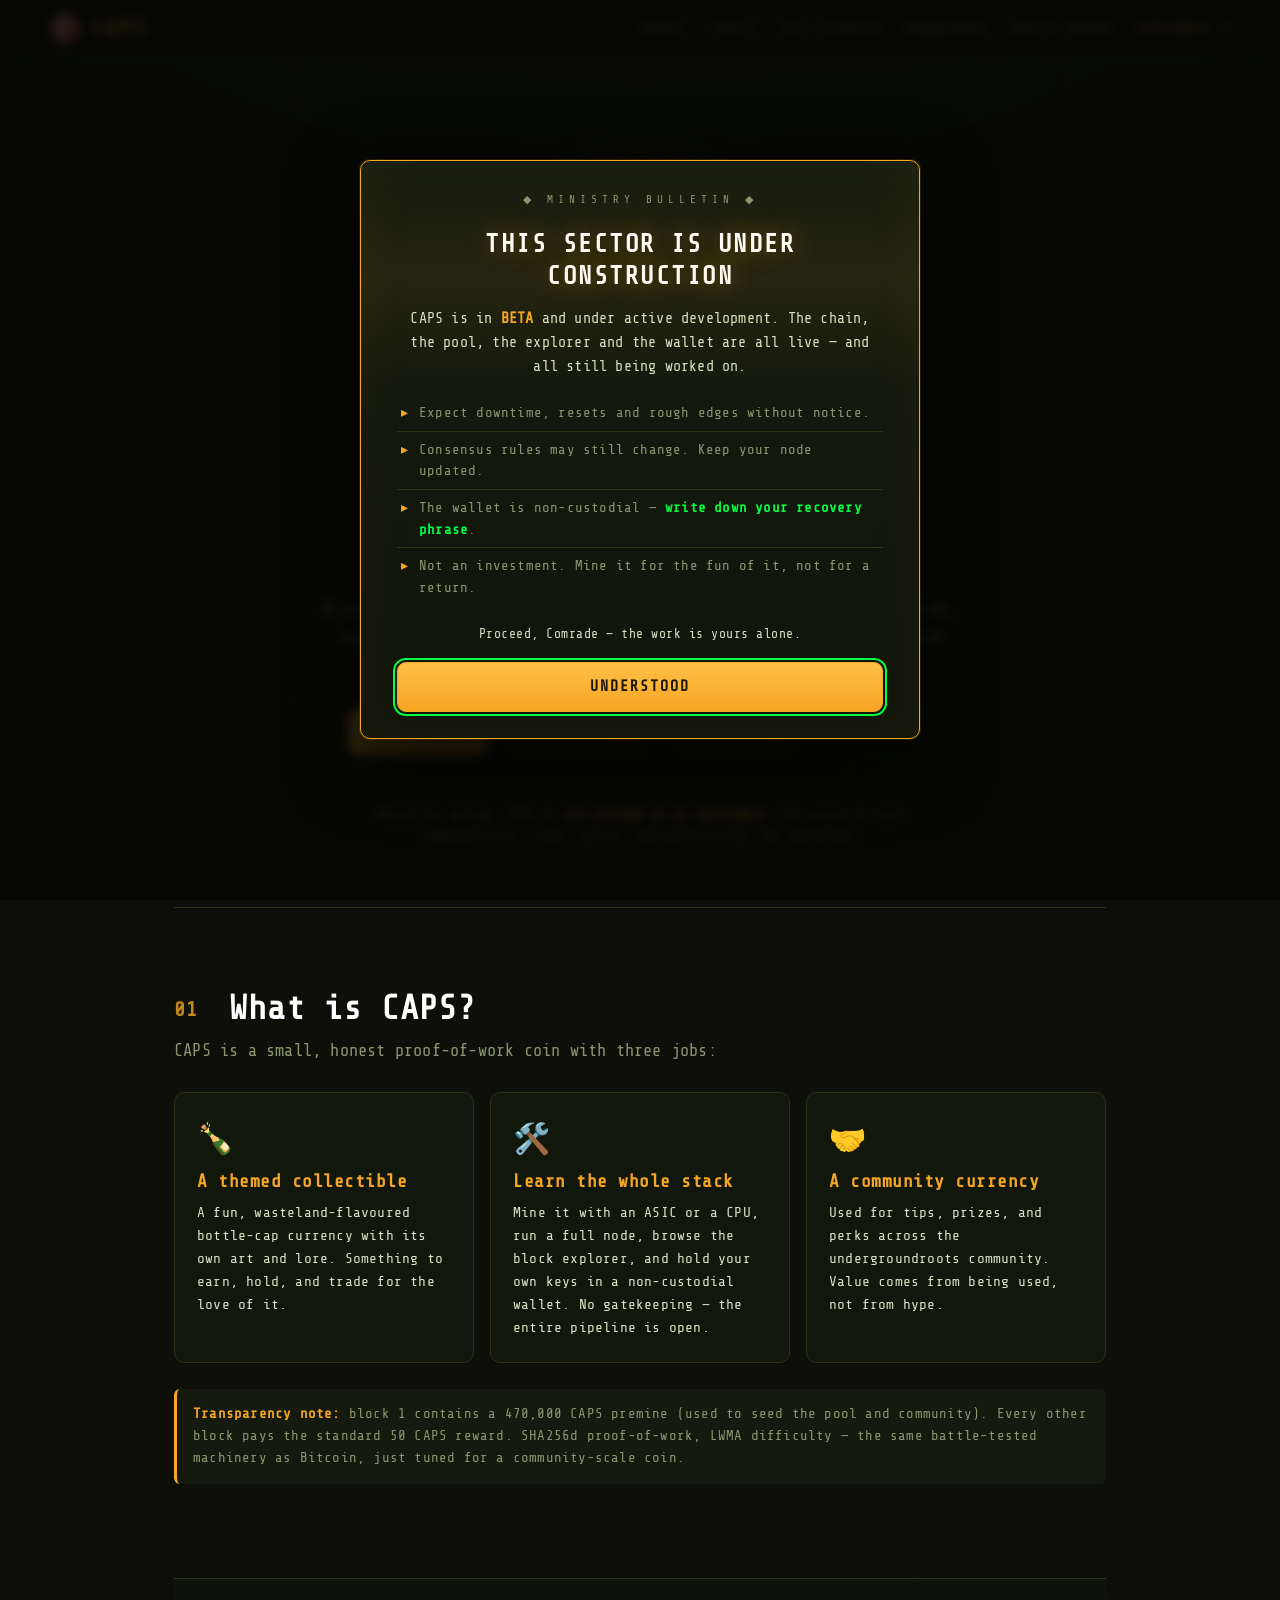
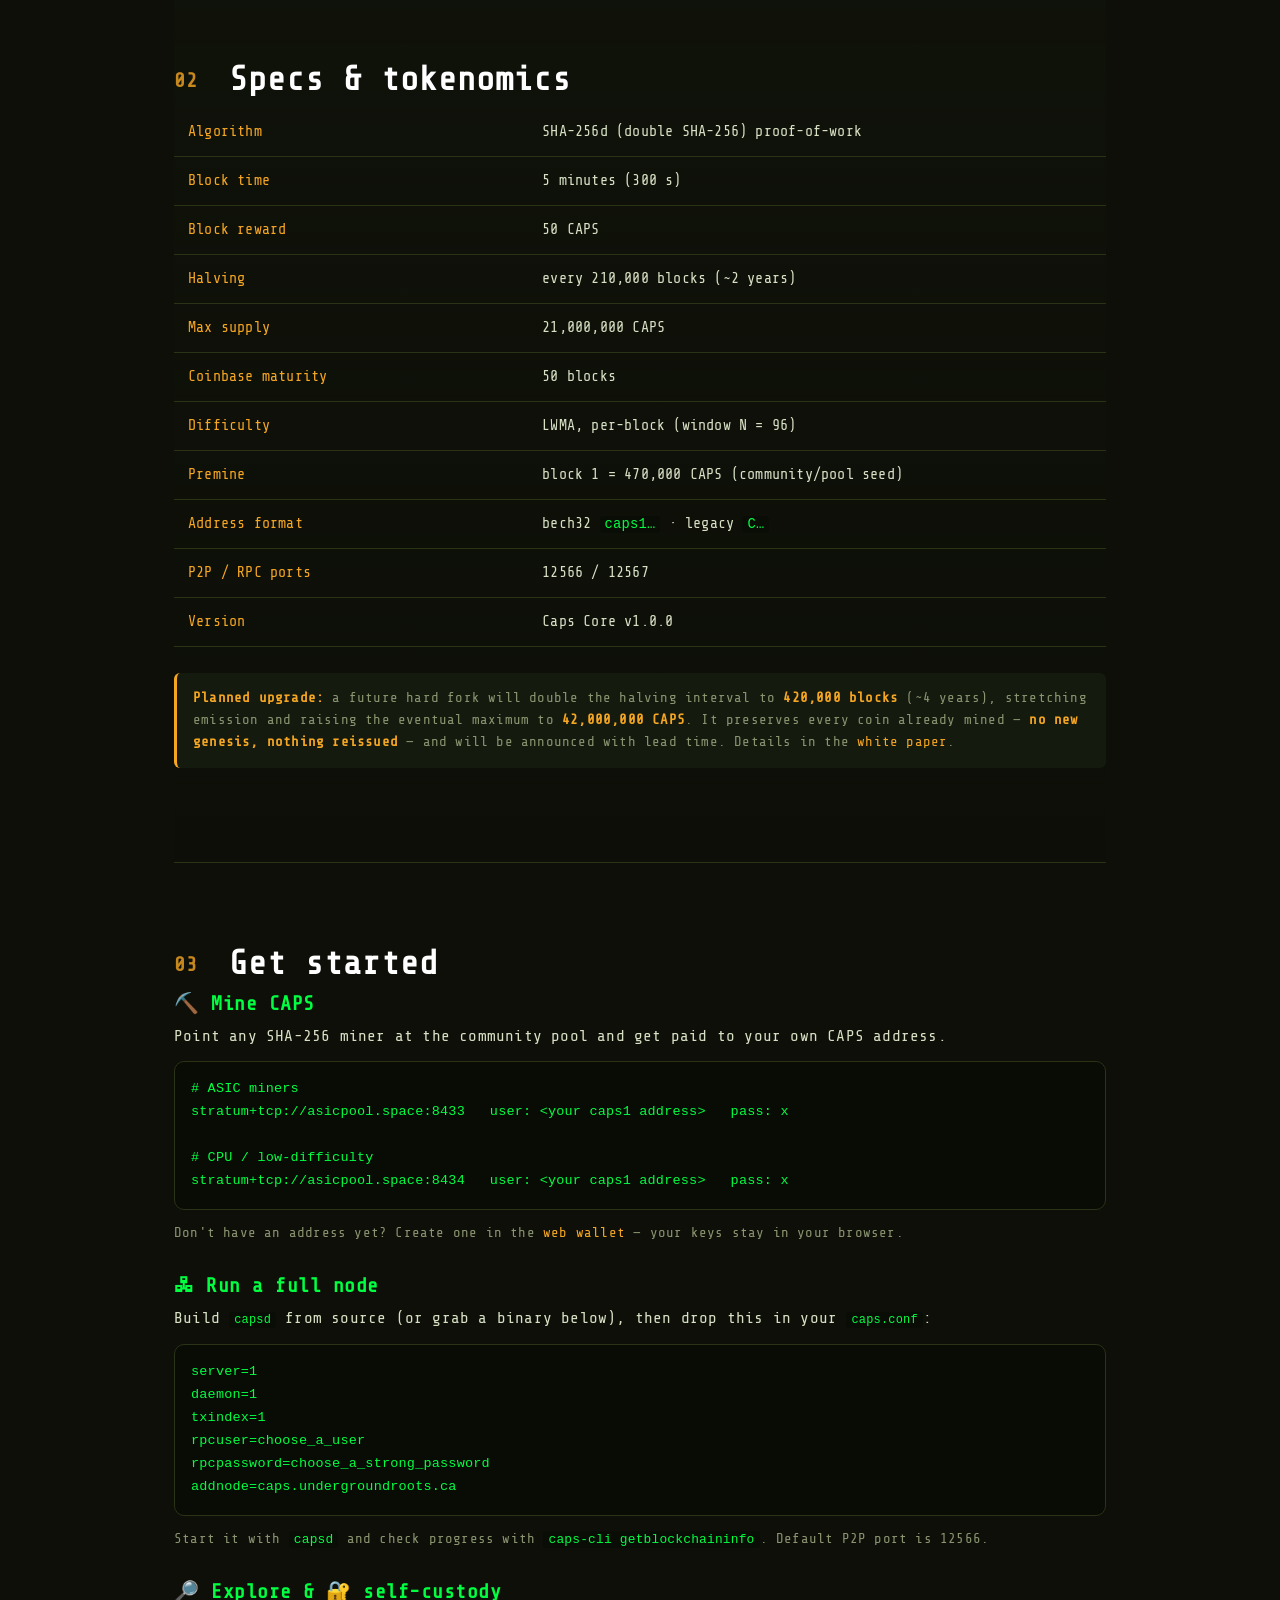
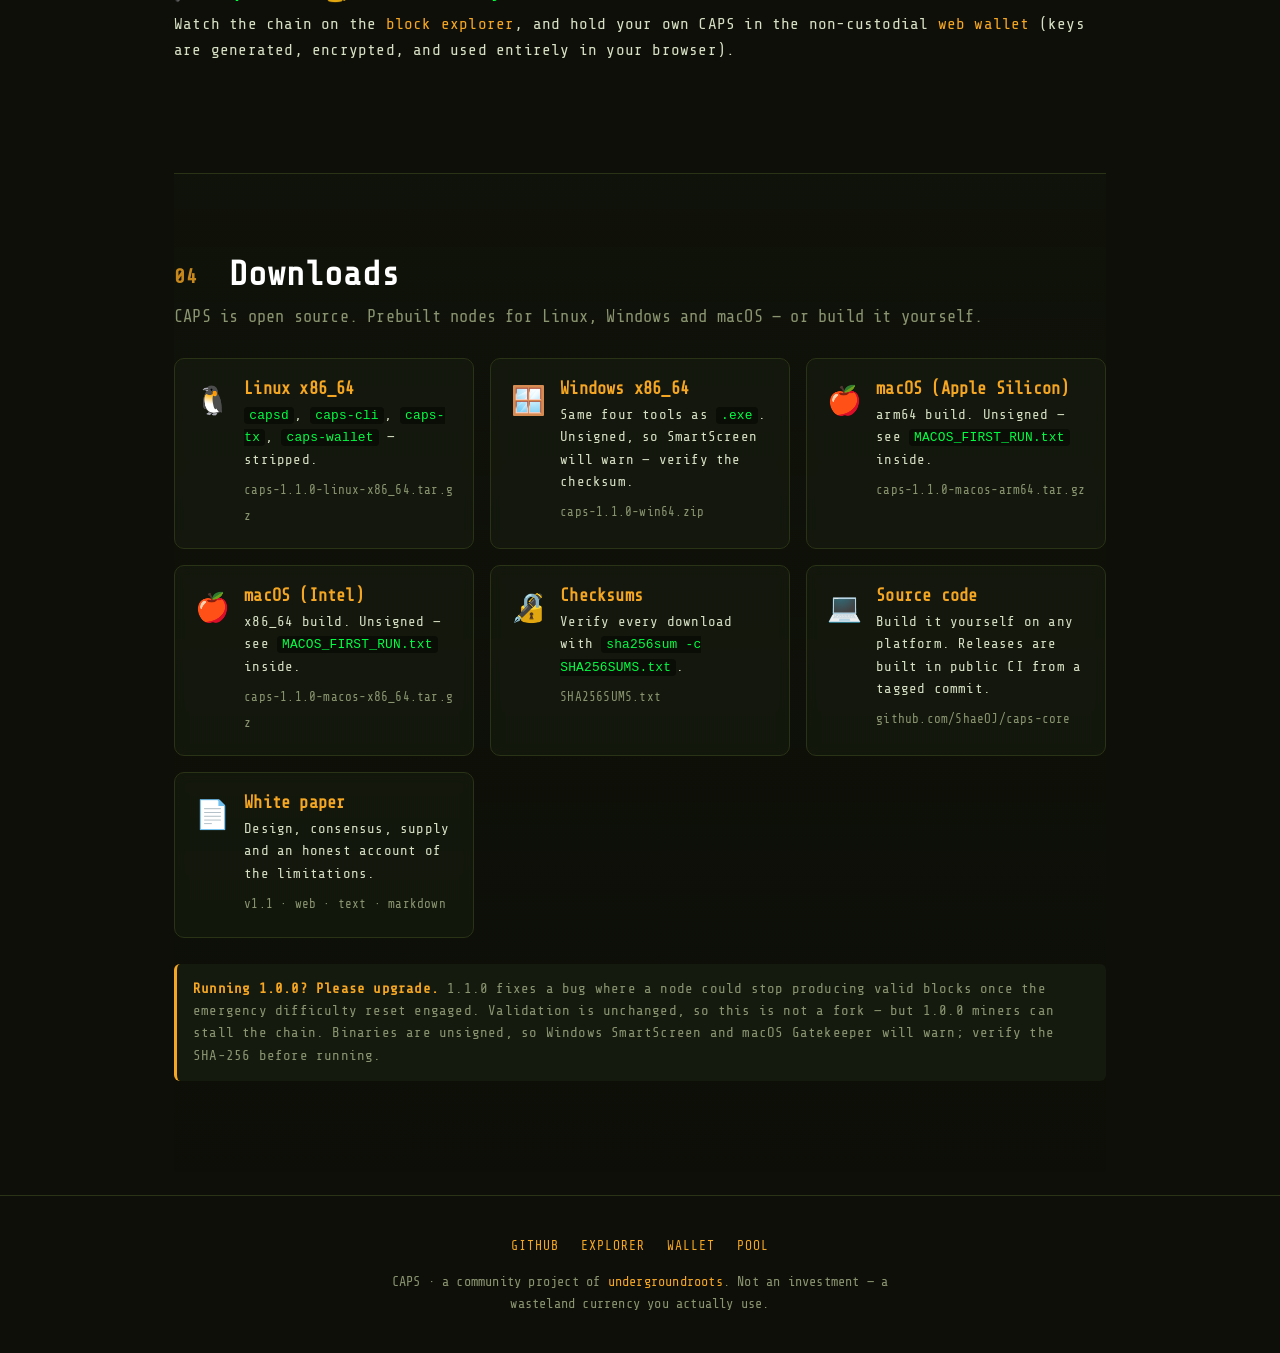
==== index.html @ 7bc6ea4b "Document planned 420k-block halving; bump white paper to v1.1 Add a planned-but-not-active consensus" ====
<!doctype html>
<html lang="en">
<head>
<meta charset="utf-8">
<meta name="viewport" content="width=device-width, initial-scale=1">
<meta name="color-scheme" content="dark">
<title>CAPS — mine it, own it, trade it</title>
<meta name="description" content="CAPS is a post-apocalyptic bottle-cap community currency you can mine, explore, and self-custody. SHA256d proof-of-work. Not an investment — value is real community use.">
<meta property="og:title" content="CAPS — a wasteland community currency">
<meta property="og:description" content="Mine it. Own it. Trade it. A SHA256d community coin you can run, mine, explore and self-custody.">
<meta property="og:type" content="website">
<meta property="og:image" content="/assets/caps-og.png">
<link rel="icon" type="image/png" href="/assets/favicon.png">
<link rel="stylesheet" href="/assets/style.css?v=202610251224">
</head>
<body>
<canvas id="bgfx" aria-hidden="true"></canvas>
<div class="scanlines" aria-hidden="true"></div>

<header class="site-nav">
  <a class="brand" href="#top"><img src="/assets/caps-logo.png" alt="" width="34" height="34"><span>CAPS</span></a>
  <nav>
    <a href="#about">About</a>
    <a href="#specs">Specs</a>
    <a href="#start">Get started</a>
    <a href="#downloads">Downloads</a>
    <a href="/whitepaper/">White paper</a>
    <a class="ext" href="https://caps.undergroundroots.ca">Explorer ↗</a>
  </nav>
</header>

<main id="top">

  <section class="hero">
    <img class="hero-logo" src="/assets/caps-logo.png" alt="CAPS bottle-cap logo" width="200" height="200">
    <h1>CAPS</h1>
    <p class="tag">Mine it. Own it. Trade it.</p>
    <p class="sub">A post-apocalyptic bottle-cap <b>community currency</b> you can mine, explore, and self-custody — for fun, for the community, and for learning how crypto really works.</p>
    <div class="cta">
      <a class="btn primary" href="#start">Get started</a>
      <a class="btn" href="https://wallet.undergroundroots.ca">Web wallet ↗</a>
      <a class="btn" href="https://caps.undergroundroots.ca">Explorer ↗</a>
      <a class="btn ghost" href="https://github.com/ShaeOJ/caps-core">Source ↗</a>
    </div>
    <p class="honest">Honest by design: CAPS is <b>not pitched as an investment</b>. Its value is real community use — tips, prizes, and perks across the wasteland.</p>
  </section>

  <section id="about" class="band">
    <h2><span class="num">01</span> What is CAPS?</h2>
    <p class="lead">CAPS is a small, honest proof-of-work coin with three jobs:</p>
    <div class="pillars">
      <div class="card">
        <div class="ico">🍾</div>
        <h3>A themed collectible</h3>
        <p>A fun, wasteland-flavoured bottle-cap currency with its own art and lore. Something to earn, hold, and trade for the love of it.</p>
      </div>
      <div class="card">
        <div class="ico">🛠️</div>
        <h3>Learn the whole stack</h3>
        <p>Mine it with an ASIC or a CPU, run a full node, browse the block explorer, and hold your own keys in a non-custodial wallet. No gatekeeping — the entire pipeline is open.</p>
      </div>
      <div class="card">
        <div class="ico">🤝</div>
        <h3>A community currency</h3>
        <p>Used for tips, prizes, and perks across the undergroundroots community. Value comes from being used, not from hype.</p>
      </div>
    </div>
    <p class="note"><b>Transparency note:</b> block&nbsp;1 contains a 470,000&nbsp;CAPS premine (used to seed the pool and community). Every other block pays the standard 50&nbsp;CAPS reward. SHA256d proof-of-work, LWMA difficulty — the same battle-tested machinery as Bitcoin, just tuned for a community-scale coin.</p>
  </section>

  <section id="specs" class="band alt">
    <h2><span class="num">02</span> Specs &amp; tokenomics</h2>
    <div class="table-wrap">
    <table class="specs">
      <tbody>
        <tr><th>Algorithm</th><td>SHA-256d (double SHA-256) proof-of-work</td></tr>
        <tr><th>Block time</th><td>5 minutes (300 s)</td></tr>
        <tr><th>Block reward</th><td>50 CAPS</td></tr>
        <tr><th>Halving</th><td>every 210,000 blocks (~2 years)</td></tr>
        <tr><th>Max supply</th><td>21,000,000 CAPS</td></tr>
        <tr><th>Coinbase maturity</th><td>50 blocks</td></tr>
        <tr><th>Difficulty</th><td>LWMA, per-block (window N = 96)</td></tr>
        <tr><th>Premine</th><td>block 1 = 470,000 CAPS (community/pool seed)</td></tr>
        <tr><th>Address format</th><td>bech32 <code>caps1…</code> · legacy <code>C…</code></td></tr>
        <tr><th>P2P / RPC ports</th><td>12566 / 12567</td></tr>
        <tr><th>Version</th><td>Caps Core v1.0.0</td></tr>
      </tbody>
    </table>
    </div>
    <p class="note"><b>Planned upgrade:</b> a future hard fork will double the halving interval to <b>420,000&nbsp;blocks</b> (~4 years), stretching emission and raising the eventual maximum to <b>42,000,000&nbsp;CAPS</b>. It preserves every coin already mined — <b>no new genesis, nothing reissued</b> — and will be announced with lead time. Details in the <a href="/whitepaper/#4-2-planned-upgrade-a-longer-four-year-halving">white paper</a>.</p>
  </section>

  <section id="start" class="band">
    <h2><span class="num">03</span> Get started</h2>

    <div class="step">
      <h3>⛏️ Mine CAPS</h3>
      <p>Point any SHA-256 miner at the community pool and get paid to your own CAPS address.</p>
      <pre><code># ASIC miners
stratum+tcp://asicpool.space:8433   user: &lt;your caps1 address&gt;   pass: x

# CPU / low-difficulty
stratum+tcp://asicpool.space:8434   user: &lt;your caps1 address&gt;   pass: x</code></pre>
      <p class="hint">Don't have an address yet? Create one in the <a href="https://wallet.undergroundroots.ca">web wallet</a> — your keys stay in your browser.</p>
    </div>

    <div class="step">
      <h3>🖧 Run a full node</h3>
      <p>Build <code>capsd</code> from source (or grab a binary below), then drop this in your <code>caps.conf</code>:</p>
      <pre><code>server=1
daemon=1
txindex=1
rpcuser=choose_a_user
rpcpassword=choose_a_strong_password
addnode=caps.undergroundroots.ca</code></pre>
      <p class="hint">Start it with <code>capsd</code> and check progress with <code>caps-cli getblockchaininfo</code>. Default P2P port is 12566.</p>
    </div>

    <div class="step">
      <h3>🔎 Explore &amp; 🔐 self-custody</h3>
      <p>Watch the chain on the <a href="https://caps.undergroundroots.ca">block explorer</a>, and hold your own CAPS in the non-custodial <a href="https://wallet.undergroundroots.ca">web wallet</a> (keys are generated, encrypted, and used entirely in your browser).</p>
    </div>
  </section>

  <section id="downloads" class="band alt">
    <h2><span class="num">04</span> Downloads</h2>
    <p class="lead">CAPS is open source. Prebuilt nodes for Linux, Windows and macOS — or build it yourself.</p>

    <div class="dl-grid">
      <a class="dl" href="https://github.com/ShaeOJ/caps-core/releases/download/v1.1.0/caps-1.1.0-linux-x86_64.tar.gz">
        <div class="dl-ico">🐧</div>
        <div><h3>Linux x86_64</h3><p><code>capsd</code>, <code>caps-cli</code>, <code>caps-tx</code>, <code>caps-wallet</code> — stripped.</p><span class="dl-meta">caps-1.1.0-linux-x86_64.tar.gz</span></div>
      </a>
      <a class="dl" href="https://github.com/ShaeOJ/caps-core/releases/download/v1.1.0/caps-1.1.0-win64.zip">
        <div class="dl-ico">🪟</div>
        <div><h3>Windows x86_64</h3><p>Same four tools as <code>.exe</code>. Unsigned, so SmartScreen will warn — verify the checksum.</p><span class="dl-meta">caps-1.1.0-win64.zip</span></div>
      </a>
      <a class="dl" href="https://github.com/ShaeOJ/caps-core/releases/download/v1.1.0/caps-1.1.0-macos-arm64.tar.gz">
        <div class="dl-ico">🍎</div>
        <div><h3>macOS (Apple Silicon)</h3><p>arm64 build. Unsigned — see <code>MACOS_FIRST_RUN.txt</code> inside.</p><span class="dl-meta">caps-1.1.0-macos-arm64.tar.gz</span></div>
      </a>
      <a class="dl" href="https://github.com/ShaeOJ/caps-core/releases/download/v1.1.0/caps-1.1.0-macos-x86_64.tar.gz">
        <div class="dl-ico">🍎</div>
        <div><h3>macOS (Intel)</h3><p>x86_64 build. Unsigned — see <code>MACOS_FIRST_RUN.txt</code> inside.</p><span class="dl-meta">caps-1.1.0-macos-x86_64.tar.gz</span></div>
      </a>
      <a class="dl" href="https://github.com/ShaeOJ/caps-core/releases/download/v1.1.0/SHA256SUMS.txt">
        <div class="dl-ico">🔏</div>
        <div><h3>Checksums</h3><p>Verify every download with <code>sha256sum -c SHA256SUMS.txt</code>.</p><span class="dl-meta">SHA256SUMS.txt</span></div>
      </a>
      <a class="dl" href="https://github.com/ShaeOJ/caps-core">
        <div class="dl-ico">💻</div>
        <div><h3>Source code</h3><p>Build it yourself on any platform. Releases are built in public CI from a tagged commit.</p><span class="dl-meta">github.com/ShaeOJ/caps-core</span></div>
      </a>
      <a class="dl" href="/whitepaper/">
        <div class="dl-ico">📄</div>
        <div><h3>White paper</h3><p>Design, consensus, supply and an honest account of the limitations.</p><span class="dl-meta">v1.1 · web · text · markdown</span></div>
      </a>
    </div>
    <p class="note"><b>Running 1.0.0? Please upgrade.</b> 1.1.0 fixes a bug where a node could stop producing valid blocks once the emergency difficulty reset engaged. Validation is unchanged, so this is not a fork — but 1.0.0 miners can stall the chain. Binaries are unsigned, so Windows SmartScreen and macOS Gatekeeper will warn; verify the SHA-256 before running.</p>
  </section>

</main>

<footer class="site-foot">
  <div class="foot-links">
    <a href="https://github.com/ShaeOJ/caps-core">GitHub</a>
    <a href="https://caps.undergroundroots.ca">Explorer</a>
    <a href="https://wallet.undergroundroots.ca">Wallet</a>
    <a href="https://asicpool.space">Pool</a>
  </div>
  <p>CAPS · a community project of <a href="https://undergroundroots.ca">undergroundroots</a>. Not an investment — a wasteland currency you actually use.</p>
</footer>
<script src="/assets/bgfx.js?v=202610251224" defer></script>
<script src="/assets/beta-notice.js?v=202610251224" defer></script>
</body>
</html>
---- assets/style.css ----
@font-face {
  font-family: 'Share Tech Mono';
  src: url('/assets/sharetechmono.woff2') format('woff2');
  font-weight: 400; font-style: normal; font-display: swap;
}

:root {
  --bg: #0d0f08;
  --bg2: #11140b;
  --panel: #151a0f;
  --line: #2b3317;
  --fg: #d7e0c4;
  --muted: #8a9470;
  --amber: #f5a623;
  --amber-dim: #c9861b;
  --accent-rgb: 245, 166, 35; /* drives the #bgfx lattice tint */
  --green: #00ff41;
  --radius: 10px;
  --mono: 'Share Tech Mono', ui-monospace, 'Cascadia Code', Consolas, monospace;
}

* { box-sizing: border-box; }
html { scroll-behavior: smooth; }
body {
  margin: 0;
  /* base colour only — the gradient wash lives on ::before UNDER #bgfx so the
     lattice animation stays visible across the whole page */
  background: var(--bg);
  color: var(--fg);
  font-family: var(--mono);
  line-height: 1.6;
  letter-spacing: .2px;
  -webkit-font-smoothing: antialiased;
}
a { color: var(--amber); text-decoration: none; }
a:hover { color: var(--amber-dim); text-decoration: underline; }
code { color: var(--green); background: #0a0c06; padding: 1px 5px; border-radius: 4px; font-size: .92em; }
h1, h2, h3 { line-height: 1.2; }

/* gradient wash sits UNDER the lattice canvas */
body::before {
  content: ""; position: fixed; inset: 0; z-index: -1; pointer-events: none;
  background: radial-gradient(1100px 600px at 50% -200px, #1a2010 0%, transparent 70%);
}

/* background FX lattice (drifting nodes + hash pulses + block builds) */
#bgfx { position: fixed; inset: 0; width: 100%; height: 100%; z-index: 0; pointer-events: none; }

/* page sections sit above the canvas; keep their fills translucent so the
   lattice reads through the whole page rather than only behind the nav */
.site-nav, main { position: relative; z-index: 1; }

/* faint CRT scanlines */
.scanlines {
  position: fixed; inset: 0; pointer-events: none; z-index: 2; opacity: .35;
  background: repeating-linear-gradient(to bottom, rgba(0,0,0,0) 0 2px, rgba(0,0,0,.25) 2px 3px);
  mix-blend-mode: multiply;
}

/* nav */
.site-nav {
  position: sticky; top: 0; z-index: 3;
  display: flex; align-items: center; justify-content: space-between;
  gap: 18px; padding: 12px clamp(16px, 5vw, 48px);
  background: rgba(13,15,8,.82); backdrop-filter: blur(8px);
  border-bottom: 1px solid var(--line);
}
.brand { display: flex; align-items: center; gap: 10px; color: var(--amber); font-size: 20px; font-weight: 700; letter-spacing: 3px; }
.brand:hover { text-decoration: none; }
.site-nav nav { display: flex; gap: clamp(10px, 2vw, 26px); flex-wrap: wrap; font-size: 14px; }
.site-nav nav a { color: var(--muted); letter-spacing: 1px; text-transform: uppercase; }
.site-nav nav a:hover { color: var(--green); text-decoration: none; }
.site-nav .ext { color: var(--amber); }

main { max-width: 980px; margin: 0 auto; padding: 0 clamp(16px, 5vw, 24px); position: relative; z-index: 1; }

/* hero */
.hero { text-align: center; padding: clamp(48px, 10vw, 110px) 0 60px; }
.hero-logo { width: clamp(140px, 30vw, 210px); height: auto; filter: drop-shadow(0 0 24px rgba(245,166,35,.35)); animation: float 6s ease-in-out infinite; }
@keyframes float { 0%,100% { transform: translateY(0); } 50% { transform: translateY(-10px); } }
.hero h1 { font-size: clamp(52px, 13vw, 104px); margin: 14px 0 0; letter-spacing: clamp(6px, 3vw, 20px); color: #fff; text-shadow: 0 0 30px rgba(245,166,35,.45); }
.hero .tag { font-size: clamp(18px, 4vw, 26px); color: var(--amber); margin: 6px 0 20px; letter-spacing: 2px; }
.hero .sub { max-width: 640px; margin: 0 auto 28px; color: var(--fg); font-size: clamp(15px, 2.4vw, 18px); }
.hero .sub b { color: var(--green); }
.cta { display: flex; flex-wrap: wrap; gap: 12px; justify-content: center; }
.hero .honest { max-width: 560px; margin: 30px auto 0; color: var(--muted); font-size: 13.5px; border-top: 1px solid var(--line); padding-top: 18px; }
.hero .honest b { color: var(--amber); }

.btn {
  display: inline-block; padding: 11px 20px; border: 1px solid var(--line);
  border-radius: var(--radius); color: var(--fg); background: var(--panel);
  letter-spacing: 1px; font-size: 14px; text-transform: uppercase; transition: .15s;
}
.btn:hover { border-color: var(--amber); color: var(--amber); text-decoration: none; transform: translateY(-1px); }
.btn.primary { background: linear-gradient(180deg, #ffbf47, var(--amber)); color: #1a1400; border-color: var(--amber); font-weight: 700; }
.btn.primary:hover { color: #1a1400; box-shadow: 0 0 22px rgba(245,166,35,.4); }
.btn.ghost { background: transparent; color: var(--muted); }

/* bands */
.band { padding: clamp(44px, 8vw, 80px) 0; border-top: 1px solid var(--line); }
.band.alt { background: linear-gradient(180deg, rgba(17,20,11,.72), transparent); }
.band h2 { font-size: clamp(24px, 5vw, 34px); color: #fff; margin: 0 0 8px; letter-spacing: 1px; }
.band h2 .num { color: var(--amber); font-size: .6em; margin-right: 12px; vertical-align: middle; opacity: .8; }
.lead { color: var(--muted); font-size: 17px; margin: 0 0 28px; }

/* pillars */
.pillars { display: grid; grid-template-columns: repeat(auto-fit, minmax(230px, 1fr)); gap: 16px; }
.card { background: rgba(21,26,15,.78); -webkit-backdrop-filter: blur(6px); backdrop-filter: blur(6px); border: 1px solid var(--line); border-radius: var(--radius); padding: 22px; transition: .15s; }
.card:hover { border-color: var(--amber); transform: translateY(-3px); box-shadow: 0 10px 30px rgba(0,0,0,.4); }
.card .ico { font-size: 30px; margin-bottom: 8px; }
.card h3 { margin: 0 0 8px; color: var(--amber); font-size: 18px; letter-spacing: .5px; }
.card p { margin: 0; color: var(--fg); font-size: 14.5px; }
.note { margin-top: 26px; color: var(--muted); font-size: 14px; background: var(--panel); border-left: 3px solid var(--amber); border-radius: 6px; padding: 14px 16px; }
.note b { color: var(--amber); }

/* specs table */
.table-wrap { overflow-x: auto; }
table.specs { width: 100%; border-collapse: collapse; font-size: 15px; }
table.specs th, table.specs td { text-align: left; padding: 12px 14px; border-bottom: 1px solid var(--line); }
table.specs th { color: var(--amber); font-weight: 400; width: 38%; white-space: nowrap; }
table.specs td { color: var(--fg); }
table.specs tr:hover td, table.specs tr:hover th { background: rgba(245,166,35,.05); }

/* steps */
.step { margin-bottom: 30px; }
.step h3 { color: var(--green); font-size: 20px; margin: 0 0 8px; letter-spacing: .5px; }
.step p { margin: 0 0 12px; }
.step .hint { color: var(--muted); font-size: 14px; }
pre { background: #090b05; border: 1px solid var(--line); border-radius: var(--radius); padding: 16px; overflow-x: auto; margin: 0 0 12px; }
pre code { background: none; color: var(--green); padding: 0; font-size: 13.5px; line-height: 1.7; }

/* downloads */
.dl-grid { display: grid; grid-template-columns: repeat(auto-fit, minmax(240px, 1fr)); gap: 16px; }
.dl { display: flex; gap: 14px; align-items: flex-start; background: rgba(21,26,15,.78); -webkit-backdrop-filter: blur(6px); backdrop-filter: blur(6px); border: 1px solid var(--line); border-radius: var(--radius); padding: 20px; color: var(--fg); transition: .15s; }
.dl:hover { border-color: var(--amber); text-decoration: none; transform: translateY(-3px); box-shadow: 0 10px 30px rgba(0,0,0,.4); }
.dl-ico { font-size: 28px; }
.dl h3 { margin: 0 0 4px; color: var(--amber); font-size: 17px; }
.dl p { margin: 0 0 6px; font-size: 14px; color: var(--fg); }
.dl-meta { color: var(--muted); font-size: 12.5px; word-break: break-all; }

/* footer */
.site-foot { position: relative; z-index: 1; border-top: 1px solid var(--line); margin-top: 20px; padding: 40px clamp(16px, 5vw, 48px); text-align: center; color: var(--muted); font-size: 13.5px; }
.foot-links { display: flex; gap: 22px; justify-content: center; flex-wrap: wrap; margin-bottom: 14px; }
.foot-links a { color: var(--amber); text-transform: uppercase; letter-spacing: 1px; font-size: 13px; }
.site-foot p { margin: 0; max-width: 560px; margin-inline: auto; }

@media (prefers-reduced-motion: reduce) { .hero-logo { animation: none; } * { scroll-behavior: auto; } }

/* ── Ministry bulletin: BETA notice ───────────────────────────────────────
   Modal shown once per visitor (localStorage), warning that CAPS is still
   under active development. Same reactor-screen language as the rest of the
   site: scanline sweep, amber HUD, mono type. */
.beta-overlay {
  position: fixed; inset: 0; z-index: 9999;
  display: flex; align-items: center; justify-content: center;
  padding: 20px;
  background: rgba(5, 7, 3, .82);
  -webkit-backdrop-filter: blur(5px); backdrop-filter: blur(5px);
  opacity: 0; transition: opacity .3s ease;
}
.beta-overlay.show { opacity: 1; }

.beta-box {
  position: relative; overflow: hidden;
  width: min(560px, 100%); max-height: 88vh; overflow-y: auto;
  padding: 30px clamp(20px, 5vw, 36px) 26px;
  background: linear-gradient(180deg, #161c0f, #10140a);
  border: 1px solid var(--amber); border-radius: var(--radius);
  box-shadow: 0 0 0 1px rgba(245,166,35,.15), 0 24px 70px rgba(0,0,0,.7),
              inset 0 0 60px rgba(245,166,35,.05);
  animation: betaIn .45s cubic-bezier(.2,.7,.3,1) both;
  text-align: center;
}
@keyframes betaIn {
  from { opacity: 0; transform: translateY(14px) scale(.97); }
  to   { opacity: 1; transform: none; }
}

/* slow scanline sweep across the panel */
.beta-scan { position: absolute; inset: 0; pointer-events: none; overflow: hidden; }
.beta-scan::after {
  content: ""; position: absolute; left: 0; right: 0; height: 40%;
  background: linear-gradient(180deg, transparent, rgba(245,166,35,.07), transparent);
  animation: betaSweep 3s linear infinite;
}
@keyframes betaSweep { from { top: -40%; } to { top: 100%; } }

.beta-eyebrow {
  font-size: 11px; letter-spacing: 5px; text-transform: uppercase;
  color: var(--muted); margin-bottom: 14px;
}
.beta-title {
  font-size: clamp(19px, 4vw, 25px); line-height: 1.25; color: #fff;
  letter-spacing: 1.5px; margin-bottom: 14px;
  text-shadow: 0 0 26px rgba(245,166,35,.45);
}
.beta-lede { font-size: 15px; color: var(--fg); line-height: 1.6; margin-bottom: 16px; }
.beta-lede b { color: var(--amber); }

.beta-list {
  list-style: none; padding: 0; margin: 0 0 18px;
  text-align: left; font-size: 14px; line-height: 1.55;
}
.beta-list li {
  position: relative; padding: 7px 0 7px 22px;
  border-bottom: 1px solid var(--line); color: var(--muted);
}
.beta-list li:last-child { border-bottom: 0; }
.beta-list li::before { content: "\25B8"; position: absolute; left: 4px; color: var(--amber); }
.beta-list b { color: var(--green); }

.beta-foot { font-size: 13px; color: var(--amber2); letter-spacing: .5px; margin-bottom: 18px; }

.beta-btn {
  width: 100%; cursor: pointer; font: inherit; font-size: 15px; font-weight: 700;
  letter-spacing: 2px; text-transform: uppercase;
  padding: 12px 18px; border-radius: 9px;
  border: 1px solid var(--amber);
  background: linear-gradient(180deg, #ffbf47, var(--amber)); color: #1a1400;
  transition: box-shadow .15s, transform .06s;
}
.beta-btn:hover { box-shadow: 0 0 22px rgba(245,166,35,.45); }
.beta-btn:active { transform: translateY(1px); }
.beta-btn:focus-visible { outline: 2px solid var(--green); outline-offset: 2px; }

@media (prefers-reduced-motion: reduce) {
  .beta-box { animation: none; }
  .beta-scan::after { animation: none; }
  .beta-overlay { transition: none; }
}
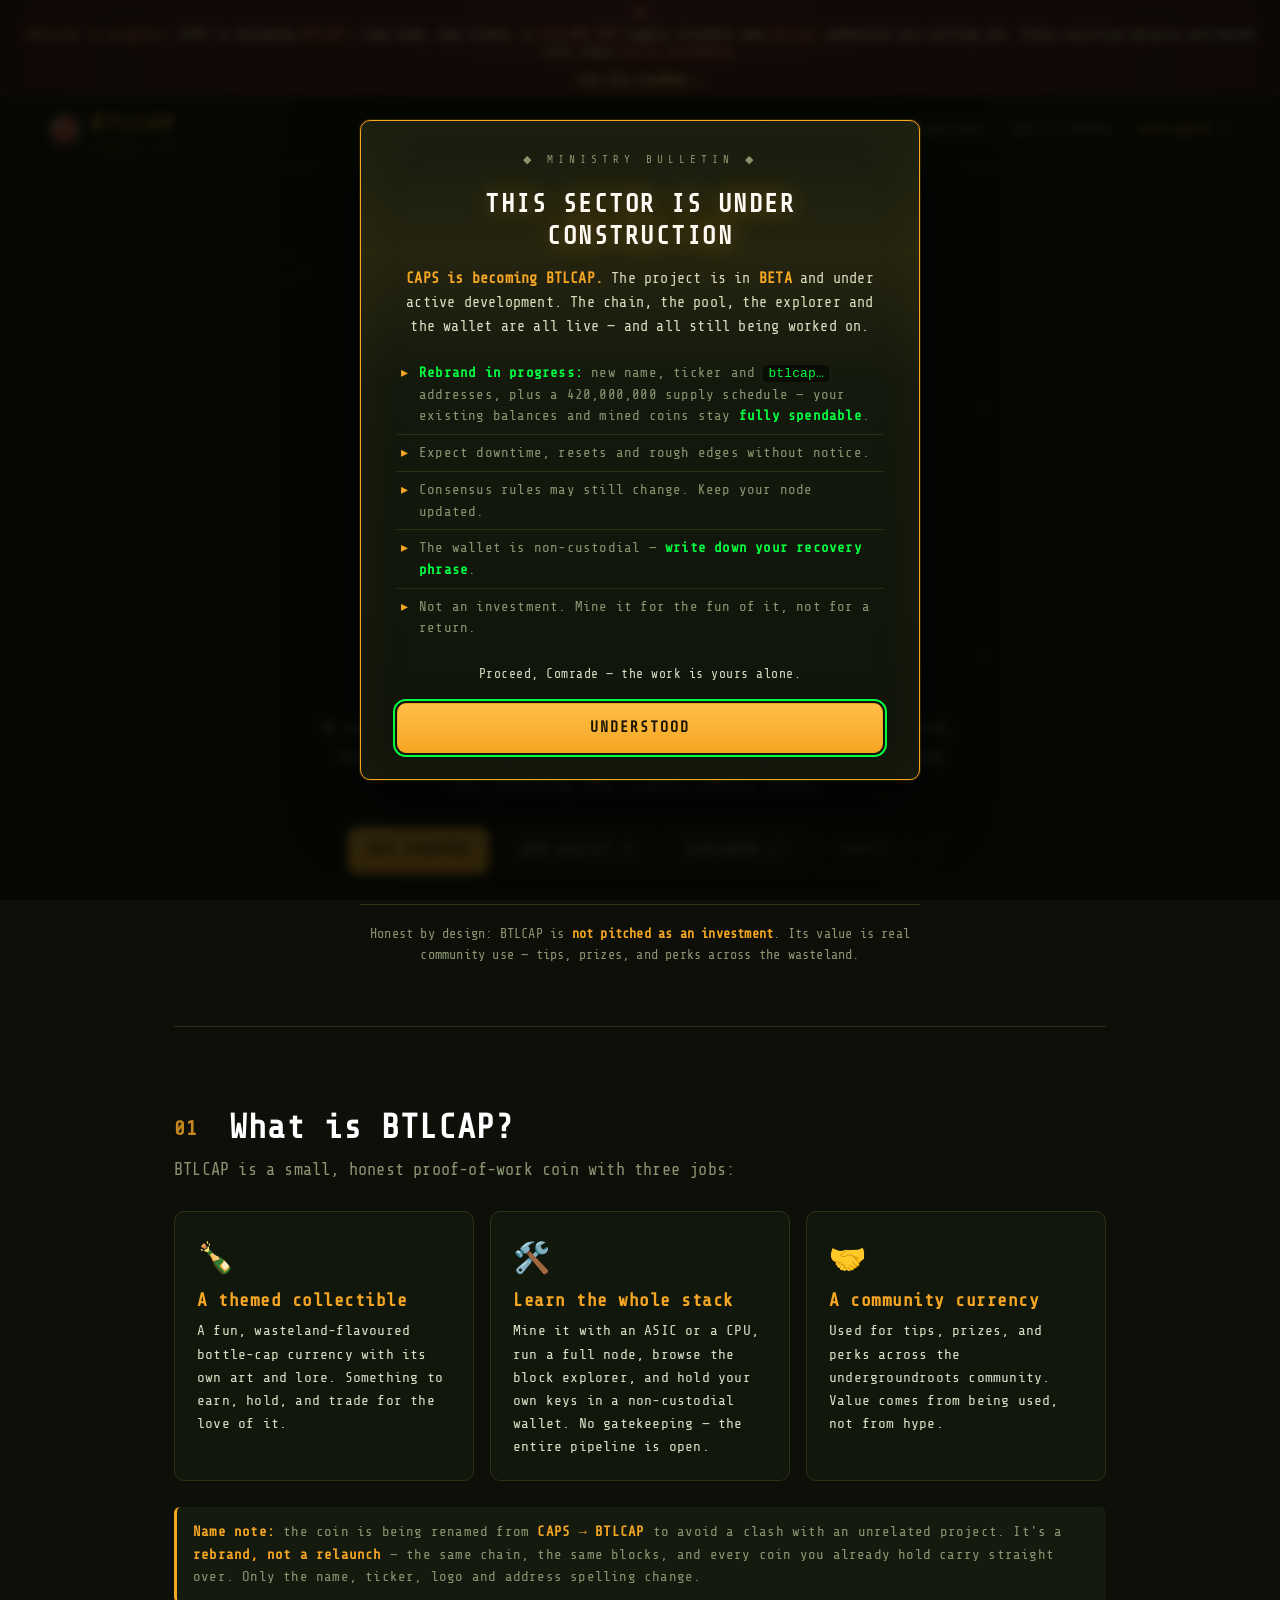
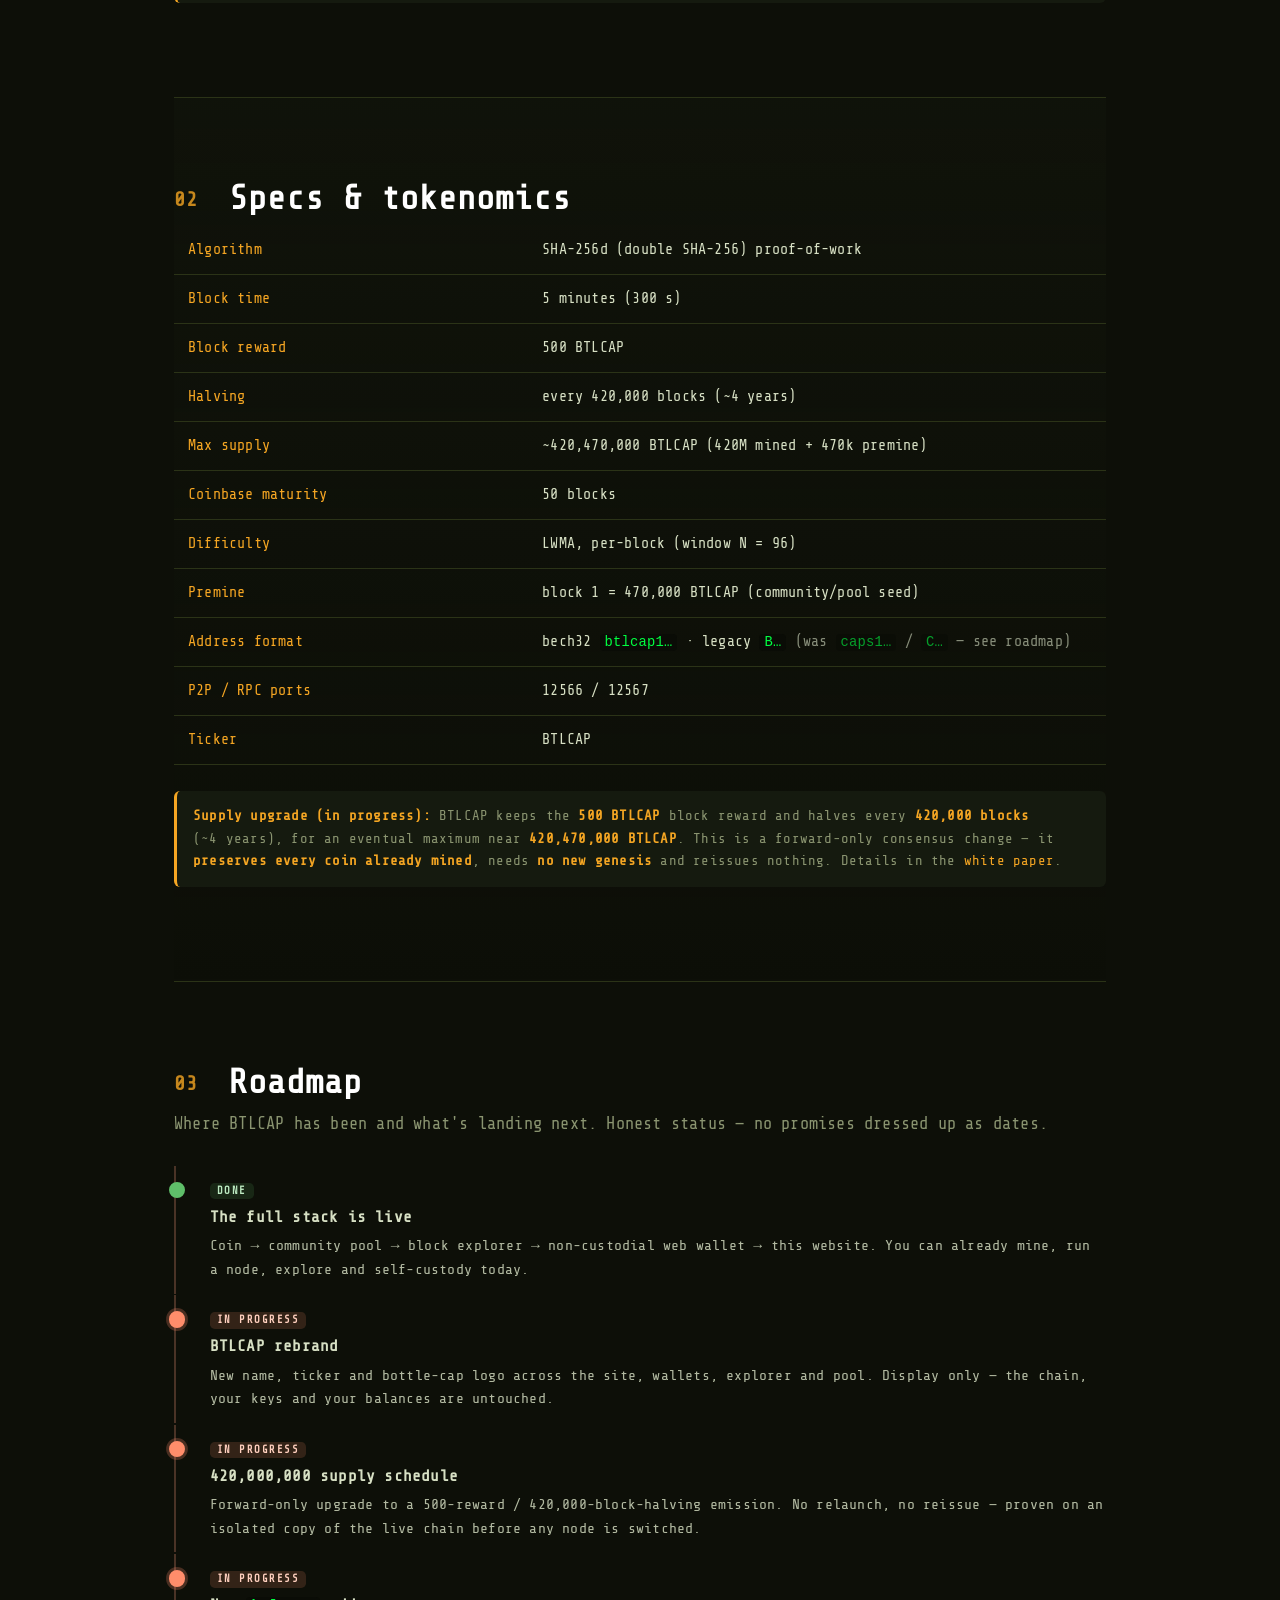
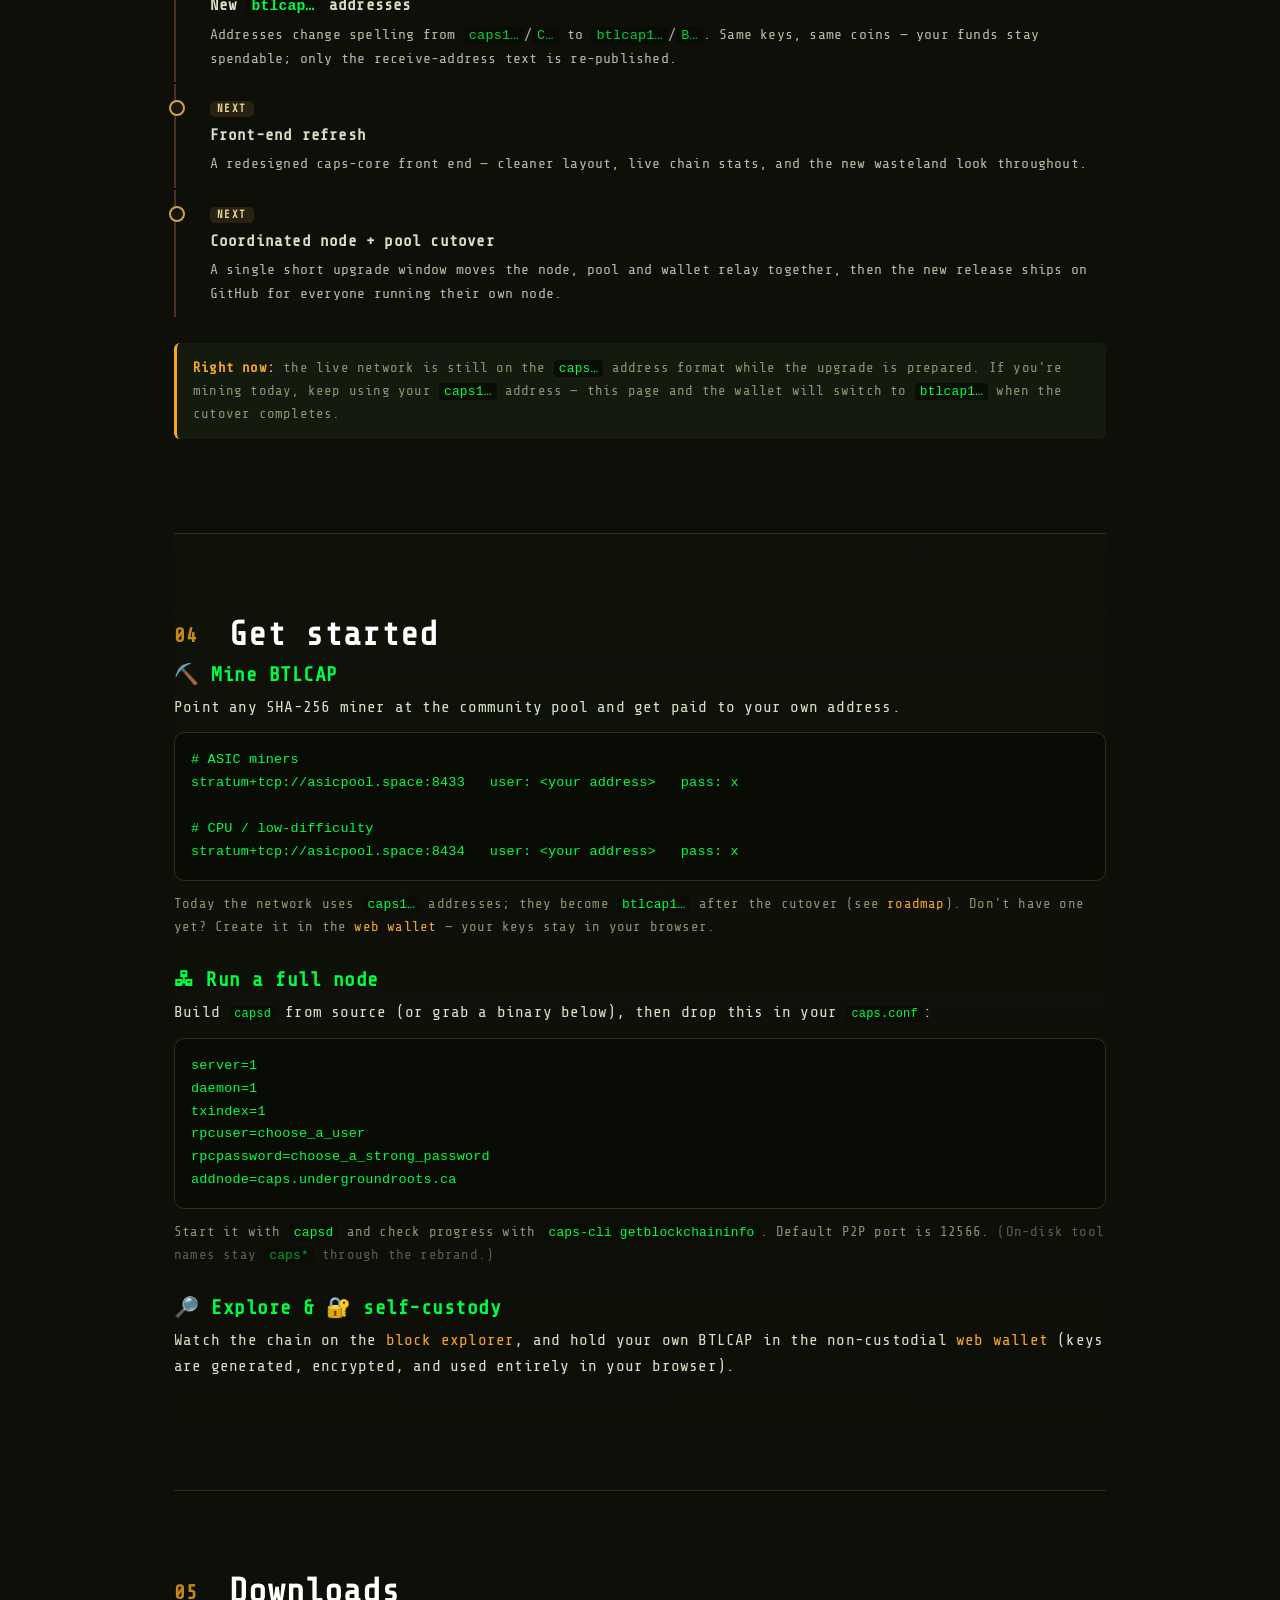
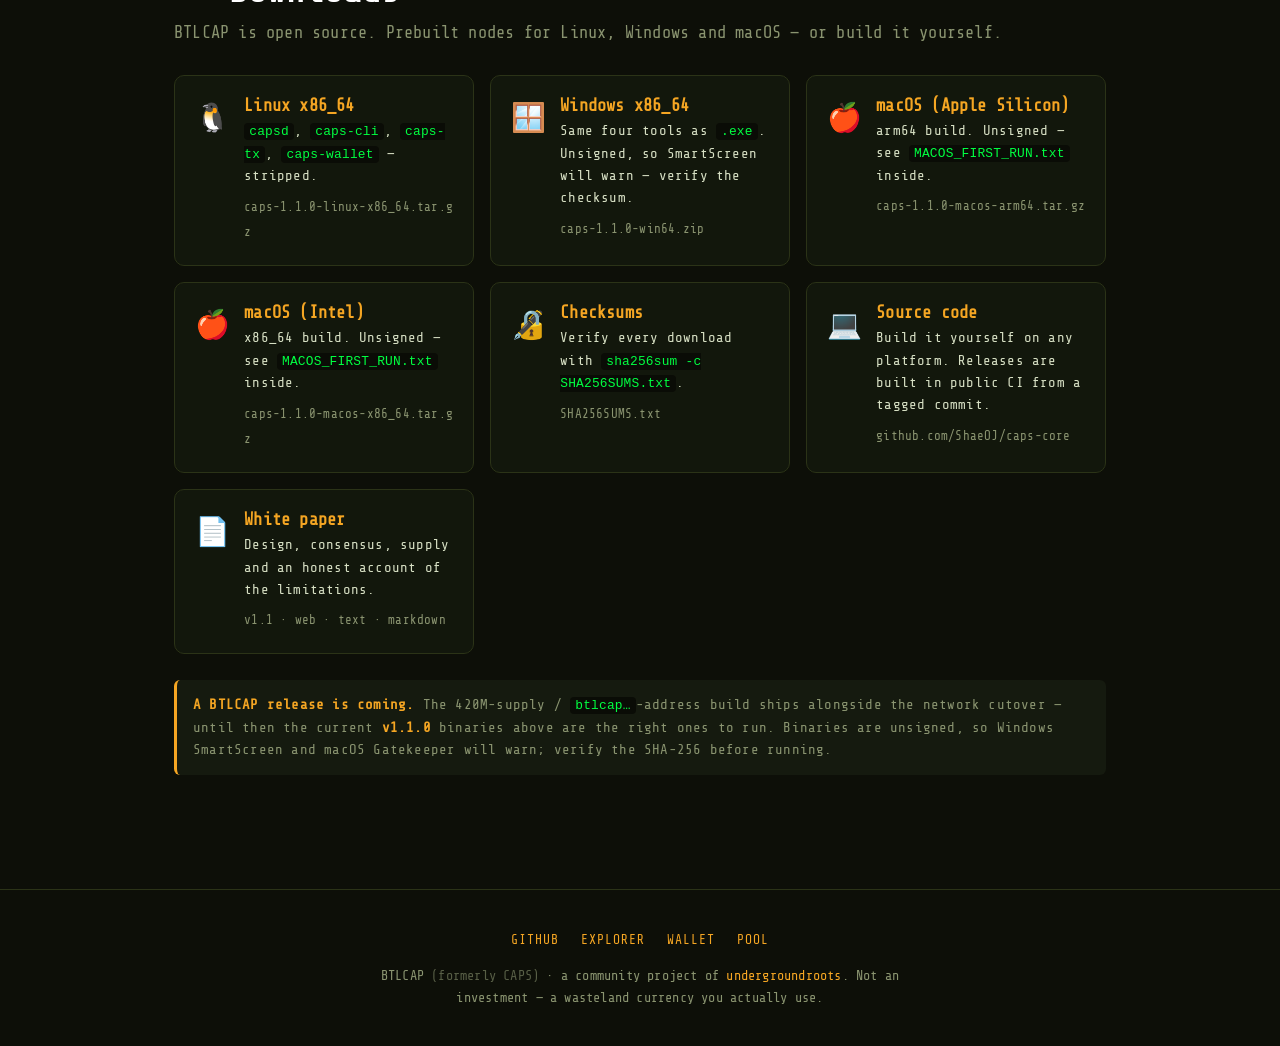
==== commit 5a747c4c: "Rebrand site to BTLCAP: cap logo (WebP), update banner, roadmap, 420M specs, white paper; spendabili" ====
--- a/index.html
+++ b/index.html
@@ -4,24 +4,61 @@
 <meta charset="utf-8">
 <meta name="viewport" content="width=device-width, initial-scale=1">
 <meta name="color-scheme" content="dark">
-<title>CAPS — mine it, own it, trade it</title>
-<meta name="description" content="CAPS is a post-apocalyptic bottle-cap community currency you can mine, explore, and self-custody. SHA256d proof-of-work. Not an investment — value is real community use.">
-<meta property="og:title" content="CAPS — a wasteland community currency">
+<title>BTLCAP — mine it, own it, trade it</title>
+<meta name="description" content="BTLCAP (formerly CAPS) is a post-apocalyptic bottle-cap community currency you can mine, explore, and self-custody. SHA256d proof-of-work. Not an investment — value is real community use.">
+<meta property="og:title" content="BTLCAP — a wasteland community currency">
 <meta property="og:description" content="Mine it. Own it. Trade it. A SHA256d community coin you can run, mine, explore and self-custody.">
 <meta property="og:type" content="website">
-<meta property="og:image" content="/assets/caps-og.png">
-<link rel="icon" type="image/png" href="/assets/favicon.png">
-<link rel="stylesheet" href="/assets/style.css?v=202610251224">
+<meta property="og:image" content="/assets/btlcap-og.webp">
+<link rel="icon" type="image/png" href="/assets/btlcap-favicon.png">
+<link rel="stylesheet" href="/assets/style.css?v=202611011140">
+<style>
+  /* transitional update banner */
+  .update-bar{position:sticky;top:0;z-index:50;display:flex;gap:.6rem;align-items:center;justify-content:center;
+    flex-wrap:wrap;padding:.5rem .9rem;font:600 .82rem/1.3 var(--mono,ui-monospace,monospace);
+    text-align:center;color:#ffe9c7;background:linear-gradient(90deg,#3a1414,#5a1d1d,#3a1414);
+    border-bottom:1px solid #7a2a2a;box-shadow:0 1px 0 rgba(0,0,0,.4)}
+  .update-bar b{color:#ff8d6b}
+  .update-bar a{color:#ffd27a;text-decoration:underline;white-space:nowrap}
+  .update-bar .pulse{display:inline-block;width:.55rem;height:.55rem;border-radius:50%;background:#ff8d6b;
+    box-shadow:0 0 0 0 rgba(255,141,107,.7);animation:ubp 2s infinite}
+  @keyframes ubp{0%{box-shadow:0 0 0 0 rgba(255,141,107,.6)}70%{box-shadow:0 0 0 .5rem rgba(255,141,107,0)}100%{box-shadow:0 0 0 0 rgba(255,141,107,0)}}
+  .brand .formerly,.hero .formerly{display:block;font:500 .62rem/1 var(--mono,monospace);letter-spacing:.18em;
+    opacity:.6;text-transform:uppercase;margin-top:.15rem}
+  /* roadmap timeline */
+  .road{list-style:none;margin:1.4rem 0 0;padding:0;display:grid;gap:.1rem}
+  .road li{position:relative;padding:.75rem 0 .75rem 2.1rem;border-left:2px solid #4a3326}
+  .road li::before{content:"";position:absolute;left:-.46rem;top:1rem;width:.8rem;height:.8rem;border-radius:50%;
+    background:#1a1410;border:2px solid #4a3326}
+  .road li.done::before{background:#5fbf6a;border-color:#5fbf6a}
+  .road li.active::before{background:#ff8d6b;border-color:#ff8d6b;box-shadow:0 0 0 .18rem rgba(255,141,107,.25)}
+  .road li.next::before{background:#1a1410;border-color:#c9a24a}
+  .road .ph{display:inline-block;font:700 .66rem/1 var(--mono,monospace);letter-spacing:.14em;text-transform:uppercase;
+    padding:.18rem .45rem;border-radius:.3rem;margin-right:.5rem;vertical-align:.08em}
+  .road li.done .ph{color:#bdebc2;background:rgba(95,191,106,.14)}
+  .road li.active .ph{color:#ffd0bf;background:rgba(255,141,107,.16)}
+  .road li.next .ph{color:#ecd59a;background:rgba(201,162,74,.14)}
+  .road h4{margin:.1rem 0 .25rem;font-size:1rem}
+  .road p{margin:0;opacity:.82;font-size:.92rem}
+  .muted{opacity:.6}
+</style>
 </head>
 <body>
 <canvas id="bgfx" aria-hidden="true"></canvas>
 <div class="scanlines" aria-hidden="true"></div>
 
+<div class="update-bar" role="status">
+  <span class="pulse" aria-hidden="true"></span>
+  <span><b>Rebrand in progress:</b> CAPS is becoming <b>BTLCAP</b> — new look, new ticker, a <b>420,000,000</b> supply schedule and <b>btlcap…</b> addresses are rolling out. Every existing balance and mined coin stays <b>fully spendable</b>.</span>
+  <a href="#roadmap">See the roadmap →</a>
+</div>
+
 <header class="site-nav">
-  <a class="brand" href="#top"><img src="/assets/caps-logo.png" alt="" width="34" height="34"><span>CAPS</span></a>
+  <a class="brand" href="#top"><img src="/assets/btlcap-logo.webp" alt="" width="34" height="34"><span>BTLCAP<span class="formerly">formerly CAPS</span></span></a>
   <nav>
     <a href="#about">About</a>
     <a href="#specs">Specs</a>
+    <a href="#roadmap">Roadmap</a>
     <a href="#start">Get started</a>
     <a href="#downloads">Downloads</a>
     <a href="/whitepaper/">White paper</a>
@@ -32,8 +69,8 @@
 <main id="top">
 
   <section class="hero">
-    <img class="hero-logo" src="/assets/caps-logo.png" alt="CAPS bottle-cap logo" width="200" height="200">
-    <h1>CAPS</h1>
+    <img class="hero-logo" src="/assets/btlcap-logo.webp" alt="BTLCAP bottle-cap logo" width="200" height="200">
+    <h1>BTLCAP<span class="formerly">formerly CAPS · same chain, same coins</span></h1>
     <p class="tag">Mine it. Own it. Trade it.</p>
     <p class="sub">A post-apocalyptic bottle-cap <b>community currency</b> you can mine, explore, and self-custody — for fun, for the community, and for learning how crypto really works.</p>
     <div class="cta">
@@ -42,12 +79,12 @@
       <a class="btn" href="https://caps.undergroundroots.ca">Explorer ↗</a>
       <a class="btn ghost" href="https://github.com/ShaeOJ/caps-core">Source ↗</a>
     </div>
-    <p class="honest">Honest by design: CAPS is <b>not pitched as an investment</b>. Its value is real community use — tips, prizes, and perks across the wasteland.</p>
+    <p class="honest">Honest by design: BTLCAP is <b>not pitched as an investment</b>. Its value is real community use — tips, prizes, and perks across the wasteland.</p>
   </section>
 
   <section id="about" class="band">
-    <h2><span class="num">01</span> What is CAPS?</h2>
-    <p class="lead">CAPS is a small, honest proof-of-work coin with three jobs:</p>
+    <h2><span class="num">01</span> What is BTLCAP?</h2>
+    <p class="lead">BTLCAP is a small, honest proof-of-work coin with three jobs:</p>
     <div class="pillars">
       <div class="card">
         <div class="ico">🍾</div>
@@ -65,7 +102,7 @@
         <p>Used for tips, prizes, and perks across the undergroundroots community. Value comes from being used, not from hype.</p>
       </div>
     </div>
-    <p class="note"><b>Transparency note:</b> block&nbsp;1 contains a 470,000&nbsp;CAPS premine (used to seed the pool and community). Every other block pays the standard 50&nbsp;CAPS reward. SHA256d proof-of-work, LWMA difficulty — the same battle-tested machinery as Bitcoin, just tuned for a community-scale coin.</p>
+    <p class="note"><b>Name note:</b> the coin is being renamed from <b>CAPS → BTLCAP</b> to avoid a clash with an unrelated project. It's a <b>rebrand, not a relaunch</b> — the same chain, the same blocks, and every coin you already hold carry straight over. Only the name, ticker, logo and address spelling change.</p>
   </section>
 
   <section id="specs" class="band alt">
@@ -75,33 +112,47 @@
       <tbody>
         <tr><th>Algorithm</th><td>SHA-256d (double SHA-256) proof-of-work</td></tr>
         <tr><th>Block time</th><td>5 minutes (300 s)</td></tr>
-        <tr><th>Block reward</th><td>50 CAPS</td></tr>
-        <tr><th>Halving</th><td>every 210,000 blocks (~2 years)</td></tr>
-        <tr><th>Max supply</th><td>21,000,000 CAPS</td></tr>
+        <tr><th>Block reward</th><td>500 BTLCAP</td></tr>
+        <tr><th>Halving</th><td>every 420,000 blocks (~4 years)</td></tr>
+        <tr><th>Max supply</th><td>~420,470,000 BTLCAP (420M mined + 470k premine)</td></tr>
         <tr><th>Coinbase maturity</th><td>50 blocks</td></tr>
         <tr><th>Difficulty</th><td>LWMA, per-block (window N = 96)</td></tr>
-        <tr><th>Premine</th><td>block 1 = 470,000 CAPS (community/pool seed)</td></tr>
-        <tr><th>Address format</th><td>bech32 <code>caps1…</code> · legacy <code>C…</code></td></tr>
+        <tr><th>Premine</th><td>block 1 = 470,000 BTLCAP (community/pool seed)</td></tr>
+        <tr><th>Address format</th><td>bech32 <code>btlcap1…</code> · legacy <code>B…</code> <span class="muted">(was <code>caps1…</code> / <code>C…</code> — see roadmap)</span></td></tr>
         <tr><th>P2P / RPC ports</th><td>12566 / 12567</td></tr>
-        <tr><th>Version</th><td>Caps Core v1.0.0</td></tr>
+        <tr><th>Ticker</th><td>BTLCAP</td></tr>
       </tbody>
     </table>
     </div>
-    <p class="note"><b>Planned upgrade:</b> a future hard fork will double the halving interval to <b>420,000&nbsp;blocks</b> (~4 years), stretching emission and raising the eventual maximum to <b>42,000,000&nbsp;CAPS</b>. It preserves every coin already mined — <b>no new genesis, nothing reissued</b> — and will be announced with lead time. Details in the <a href="/whitepaper/#4-2-planned-upgrade-a-longer-four-year-halving">white paper</a>.</p>
-  </section>
-
-  <section id="start" class="band">
-    <h2><span class="num">03</span> Get started</h2>
+    <p class="note"><b>Supply upgrade (in progress):</b> BTLCAP keeps the <b>500&nbsp;BTLCAP</b> block reward and halves every <b>420,000&nbsp;blocks</b> (~4&nbsp;years), for an eventual maximum near <b>420,470,000&nbsp;BTLCAP</b>. This is a forward-only consensus change — it <b>preserves every coin already mined</b>, needs <b>no new genesis</b> and reissues nothing. Details in the <a href="/whitepaper/">white paper</a>.</p>
+  </section>
+
+  <section id="roadmap" class="band">
+    <h2><span class="num">03</span> Roadmap</h2>
+    <p class="lead">Where BTLCAP has been and what's landing next. Honest status — no promises dressed up as dates.</p>
+    <ol class="road">
+      <li class="done"><span class="ph">Done</span><h4>The full stack is live</h4><p>Coin → community pool → block explorer → non-custodial web wallet → this website. You can already mine, run a node, explore and self-custody today.</p></li>
+      <li class="active"><span class="ph">In progress</span><h4>BTLCAP rebrand</h4><p>New name, ticker and bottle-cap logo across the site, wallets, explorer and pool. Display only — the chain, your keys and your balances are untouched.</p></li>
+      <li class="active"><span class="ph">In progress</span><h4>420,000,000 supply schedule</h4><p>Forward-only upgrade to a 500-reward / 420,000-block-halving emission. No relaunch, no reissue — proven on an isolated copy of the live chain before any node is switched.</p></li>
+      <li class="active"><span class="ph">In progress</span><h4>New <code>btlcap…</code> addresses</h4><p>Addresses change spelling from <code>caps1…</code>/<code>C…</code> to <code>btlcap1…</code>/<code>B…</code>. Same keys, same coins — your funds stay spendable; only the receive-address text is re-published.</p></li>
+      <li class="next"><span class="ph">Next</span><h4>Front-end refresh</h4><p>A redesigned caps-core front end — cleaner layout, live chain stats, and the new wasteland look throughout.</p></li>
+      <li class="next"><span class="ph">Next</span><h4>Coordinated node + pool cutover</h4><p>A single short upgrade window moves the node, pool and wallet relay together, then the new release ships on GitHub for everyone running their own node.</p></li>
+    </ol>
+    <p class="note"><b>Right now:</b> the live network is still on the <code>caps…</code> address format while the upgrade is prepared. If you're mining today, keep using your <code>caps1…</code> address — this page and the wallet will switch to <code>btlcap1…</code> when the cutover completes.</p>
+  </section>
+
+  <section id="start" class="band alt">
+    <h2><span class="num">04</span> Get started</h2>
 
     <div class="step">
-      <h3>⛏️ Mine CAPS</h3>
-      <p>Point any SHA-256 miner at the community pool and get paid to your own CAPS address.</p>
+      <h3>⛏️ Mine BTLCAP</h3>
+      <p>Point any SHA-256 miner at the community pool and get paid to your own address.</p>
       <pre><code># ASIC miners
-stratum+tcp://asicpool.space:8433   user: &lt;your caps1 address&gt;   pass: x
+stratum+tcp://asicpool.space:8433   user: &lt;your address&gt;   pass: x
 
 # CPU / low-difficulty
-stratum+tcp://asicpool.space:8434   user: &lt;your caps1 address&gt;   pass: x</code></pre>
-      <p class="hint">Don't have an address yet? Create one in the <a href="https://wallet.undergroundroots.ca">web wallet</a> — your keys stay in your browser.</p>
+stratum+tcp://asicpool.space:8434   user: &lt;your address&gt;   pass: x</code></pre>
+      <p class="hint">Today the network uses <code>caps1…</code> addresses; they become <code>btlcap1…</code> after the cutover (see <a href="#roadmap">roadmap</a>). Don't have one yet? Create it in the <a href="https://wallet.undergroundroots.ca">web wallet</a> — your keys stay in your browser.</p>
     </div>
 
     <div class="step">
@@ -113,18 +164,18 @@
 rpcuser=choose_a_user
 rpcpassword=choose_a_strong_password
 addnode=caps.undergroundroots.ca</code></pre>
-      <p class="hint">Start it with <code>capsd</code> and check progress with <code>caps-cli getblockchaininfo</code>. Default P2P port is 12566.</p>
+      <p class="hint">Start it with <code>capsd</code> and check progress with <code>caps-cli getblockchaininfo</code>. Default P2P port is 12566. <span class="muted">(On-disk tool names stay <code>caps*</code> through the rebrand.)</span></p>
     </div>
 
     <div class="step">
       <h3>🔎 Explore &amp; 🔐 self-custody</h3>
-      <p>Watch the chain on the <a href="https://caps.undergroundroots.ca">block explorer</a>, and hold your own CAPS in the non-custodial <a href="https://wallet.undergroundroots.ca">web wallet</a> (keys are generated, encrypted, and used entirely in your browser).</p>
-    </div>
-  </section>
-
-  <section id="downloads" class="band alt">
-    <h2><span class="num">04</span> Downloads</h2>
-    <p class="lead">CAPS is open source. Prebuilt nodes for Linux, Windows and macOS — or build it yourself.</p>
+      <p>Watch the chain on the <a href="https://caps.undergroundroots.ca">block explorer</a>, and hold your own BTLCAP in the non-custodial <a href="https://wallet.undergroundroots.ca">web wallet</a> (keys are generated, encrypted, and used entirely in your browser).</p>
+    </div>
+  </section>
+
+  <section id="downloads" class="band">
+    <h2><span class="num">05</span> Downloads</h2>
+    <p class="lead">BTLCAP is open source. Prebuilt nodes for Linux, Windows and macOS — or build it yourself.</p>
 
     <div class="dl-grid">
       <a class="dl" href="https://github.com/ShaeOJ/caps-core/releases/download/v1.1.0/caps-1.1.0-linux-x86_64.tar.gz">
@@ -156,7 +207,7 @@
         <div><h3>White paper</h3><p>Design, consensus, supply and an honest account of the limitations.</p><span class="dl-meta">v1.1 · web · text · markdown</span></div>
       </a>
     </div>
-    <p class="note"><b>Running 1.0.0? Please upgrade.</b> 1.1.0 fixes a bug where a node could stop producing valid blocks once the emergency difficulty reset engaged. Validation is unchanged, so this is not a fork — but 1.0.0 miners can stall the chain. Binaries are unsigned, so Windows SmartScreen and macOS Gatekeeper will warn; verify the SHA-256 before running.</p>
+    <p class="note"><b>A BTLCAP release is coming.</b> The 420M-supply / <code>btlcap…</code>-address build ships alongside the network cutover — until then the current <b>v1.1.0</b> binaries above are the right ones to run. Binaries are unsigned, so Windows SmartScreen and macOS Gatekeeper will warn; verify the SHA-256 before running.</p>
   </section>
 
 </main>
@@ -168,9 +219,9 @@
     <a href="https://wallet.undergroundroots.ca">Wallet</a>
     <a href="https://asicpool.space">Pool</a>
   </div>
-  <p>CAPS · a community project of <a href="https://undergroundroots.ca">undergroundroots</a>. Not an investment — a wasteland currency you actually use.</p>
+  <p>BTLCAP <span class="muted">(formerly CAPS)</span> · a community project of <a href="https://undergroundroots.ca">undergroundroots</a>. Not an investment — a wasteland currency you actually use.</p>
 </footer>
-<script src="/assets/bgfx.js?v=202610251224" defer></script>
-<script src="/assets/beta-notice.js?v=202610251224" defer></script>
+<script src="/assets/bgfx.js?v=202611011140" defer></script>
+<script src="/assets/beta-notice.js?v=202611011140" defer></script>
 </body>
 </html>
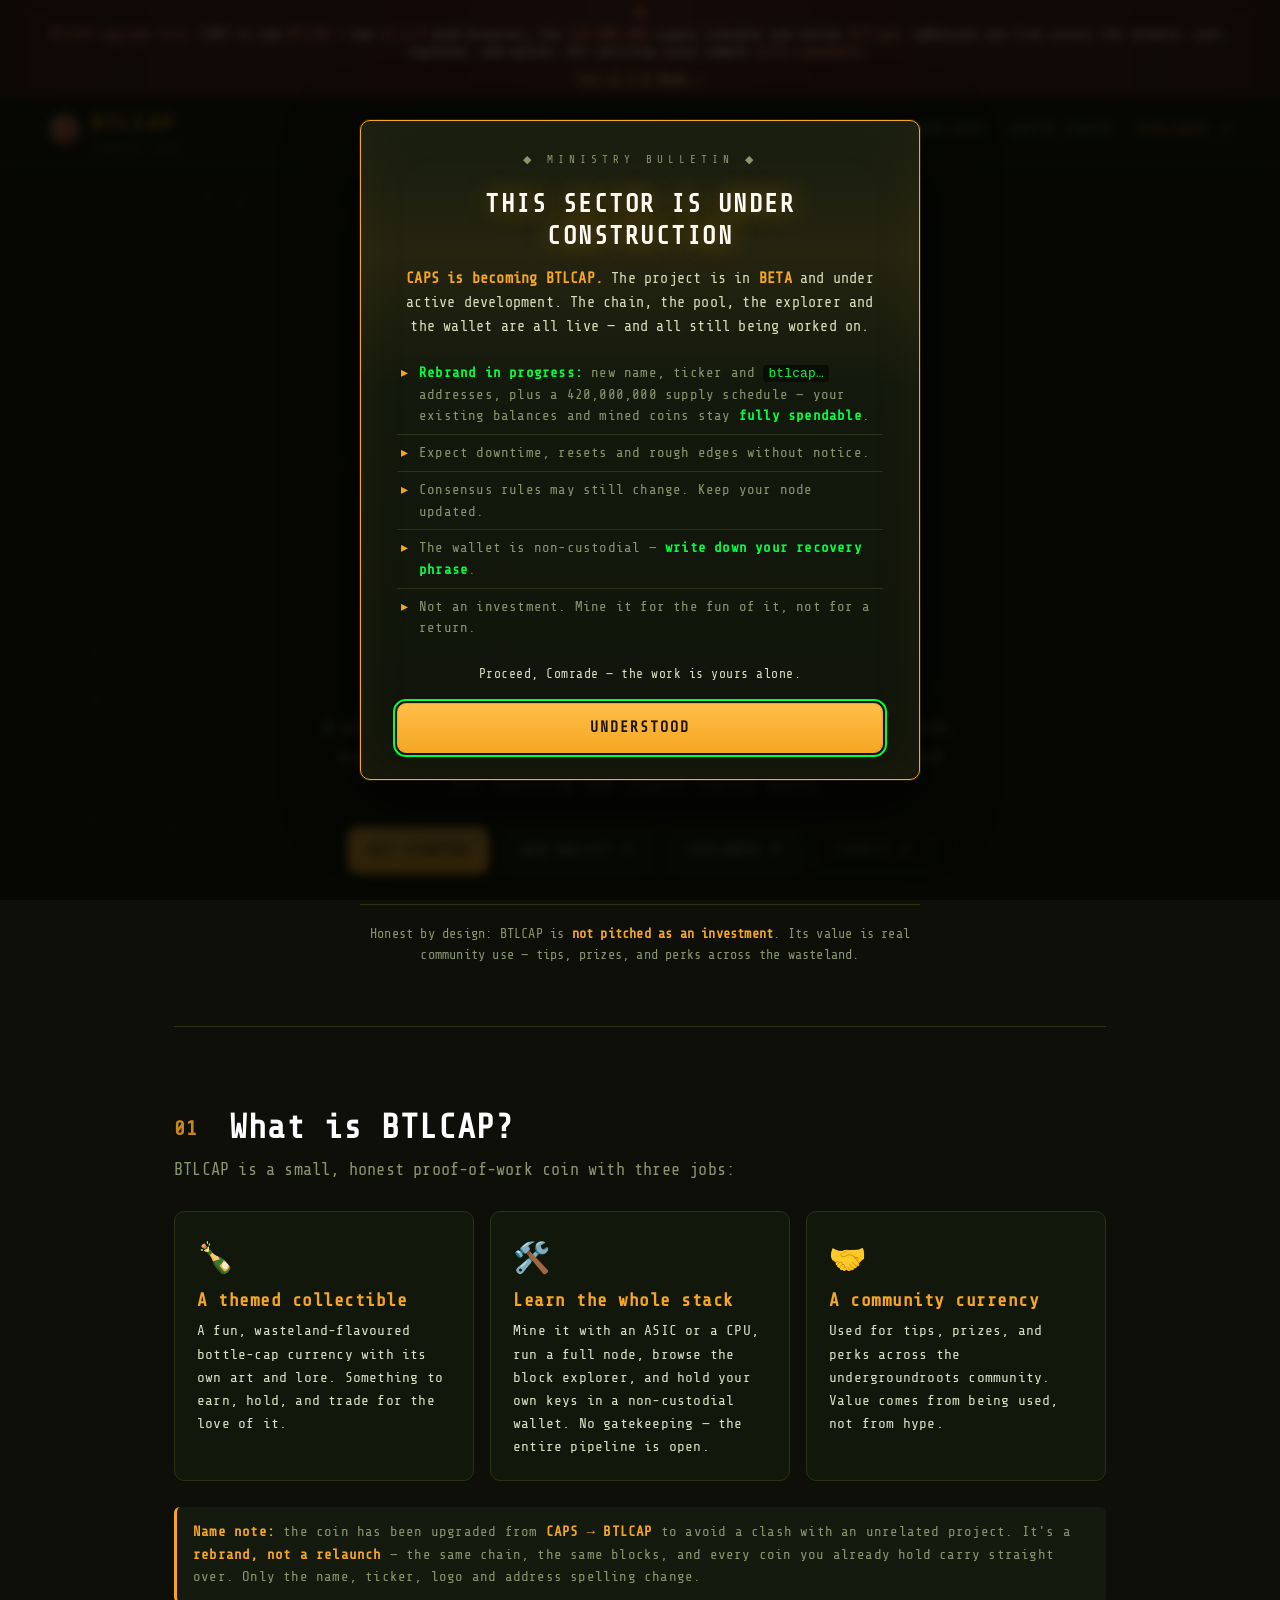
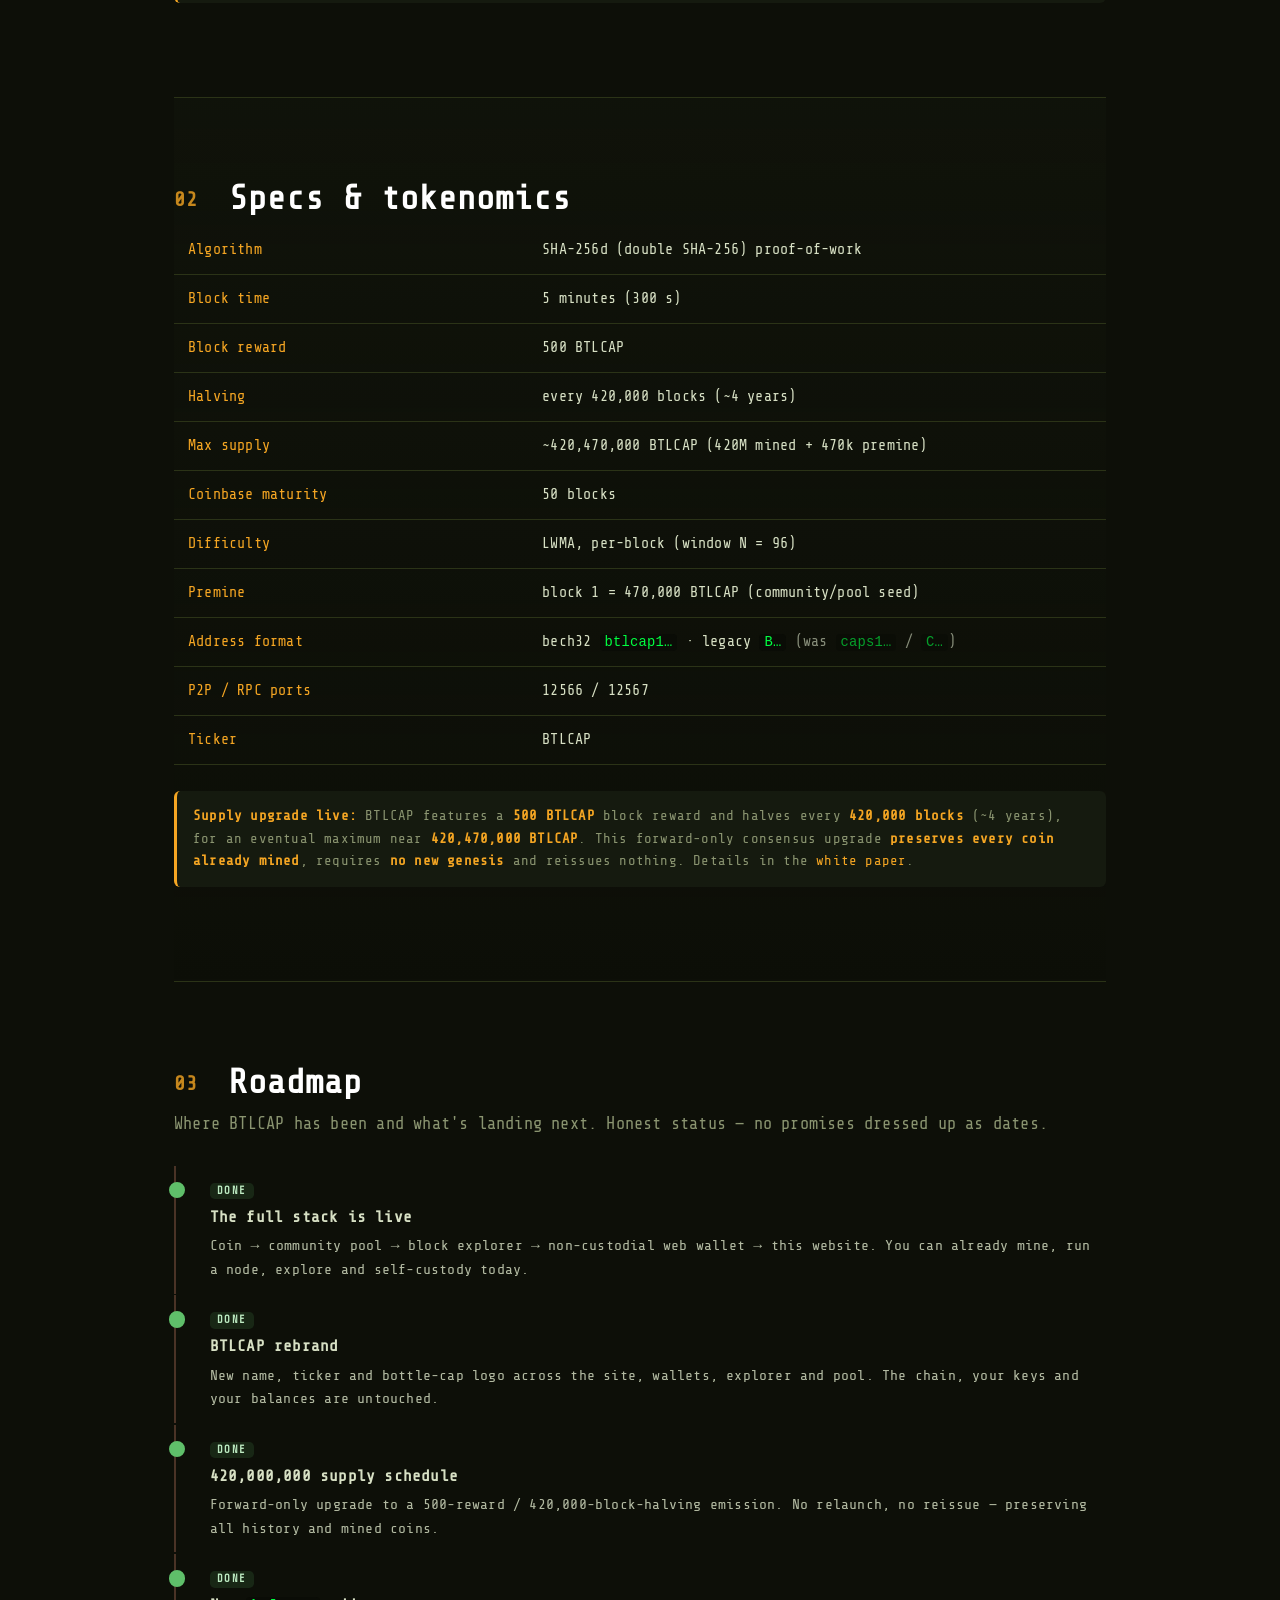
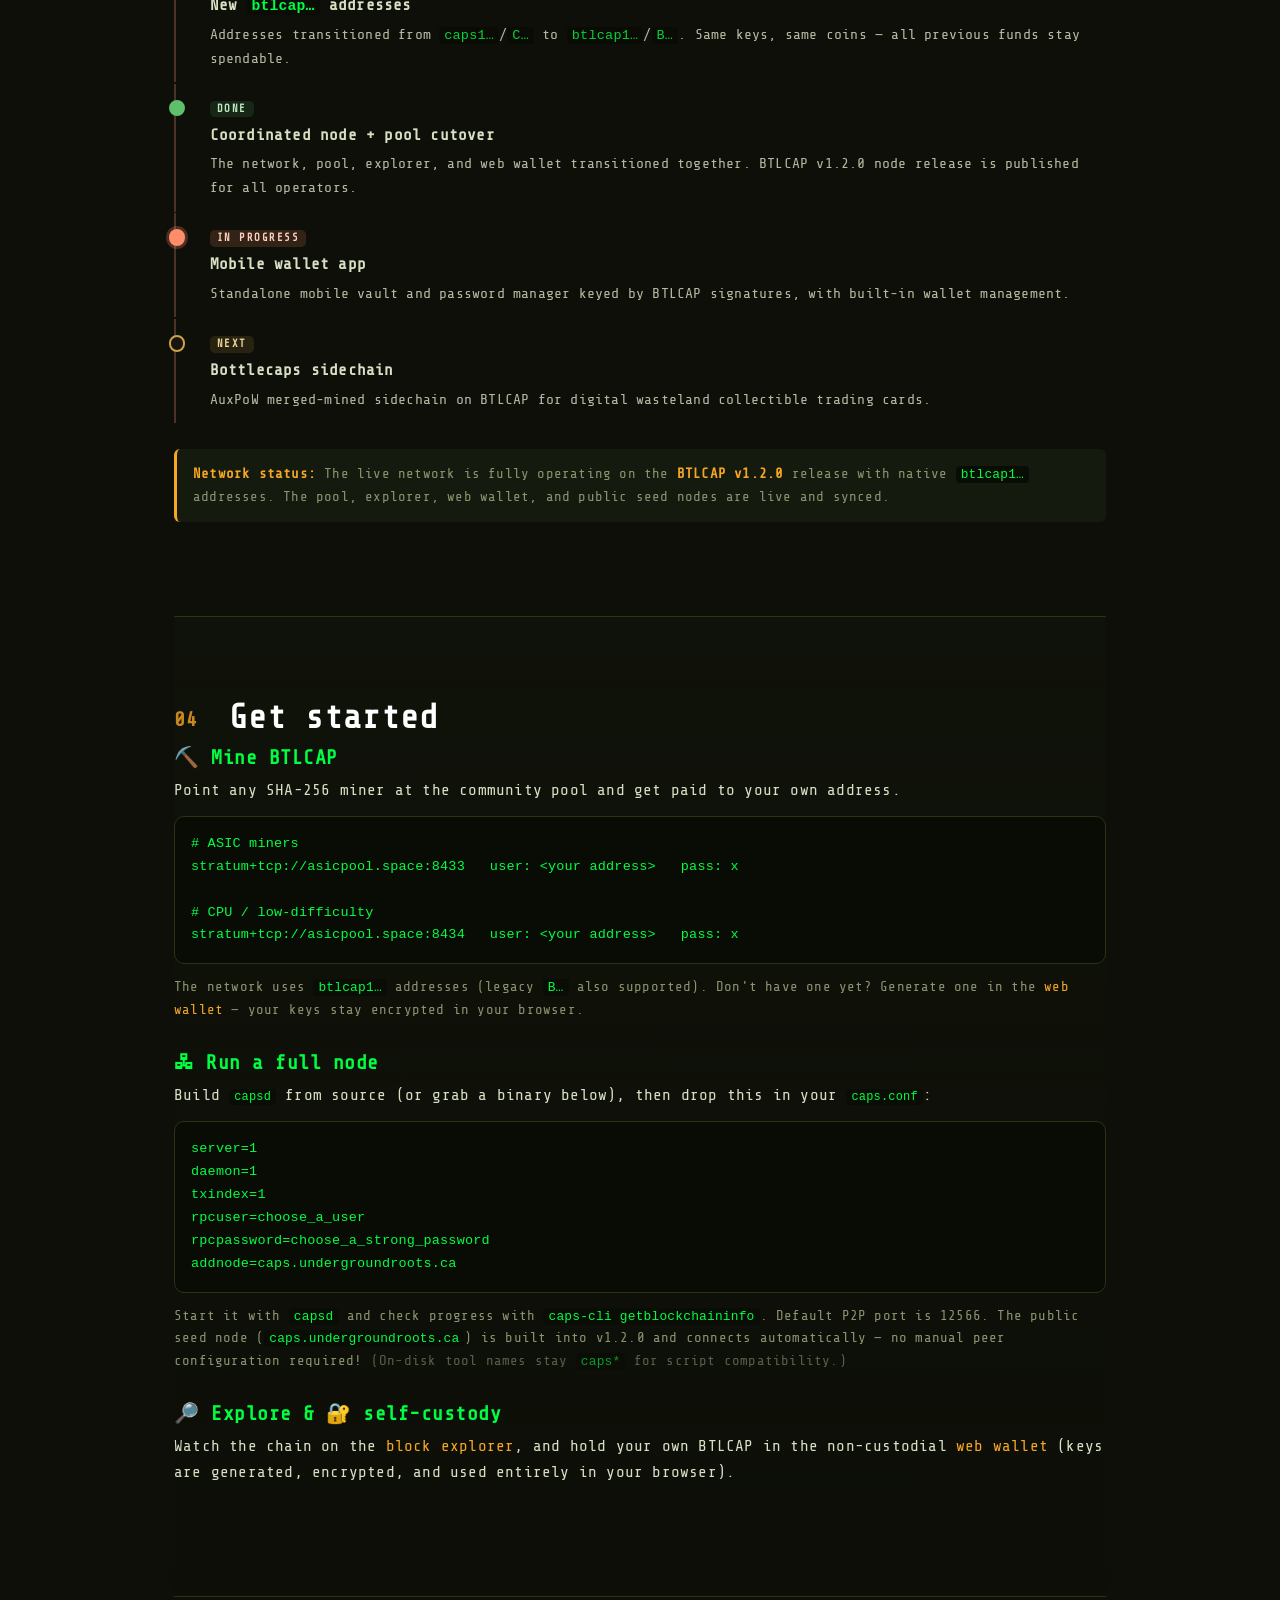
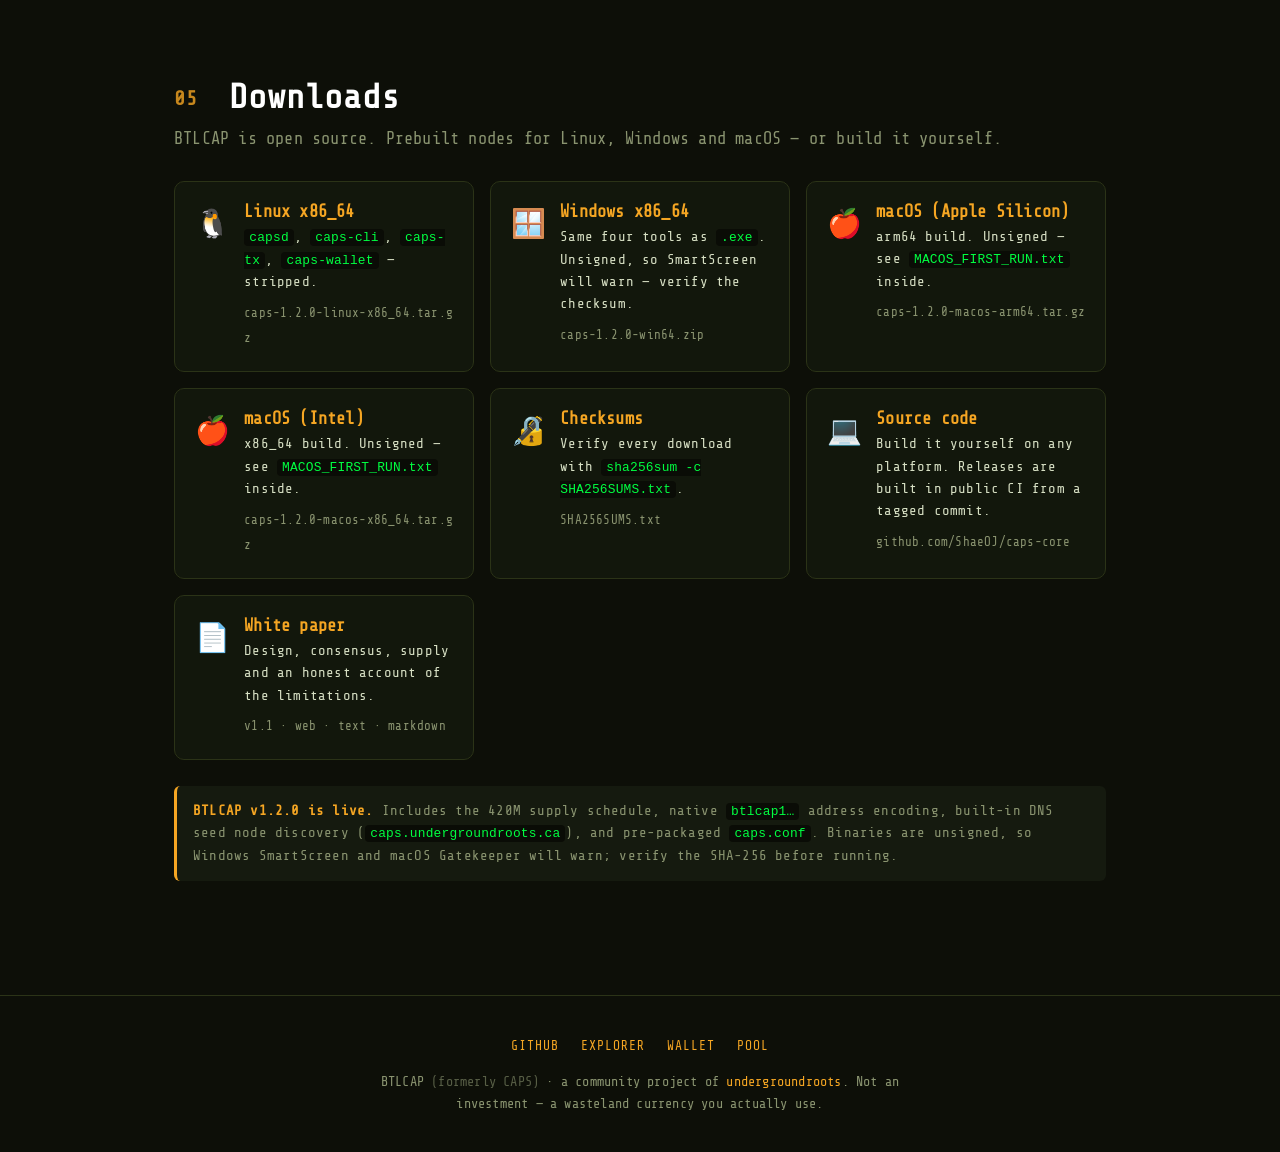
==== commit f6ecb855: "BTLCAP v1.2.0: update download links, roadmap, specs, and seed node documentation" ====
--- a/index.html
+++ b/index.html
@@ -11,7 +11,7 @@
 <meta property="og:type" content="website">
 <meta property="og:image" content="/assets/btlcap-og.webp">
 <link rel="icon" type="image/png" href="/assets/btlcap-favicon.png">
-<link rel="stylesheet" href="/assets/style.css?v=202611011140">
+<link rel="stylesheet" href="/assets/style.css?v=202611040845">
 <style>
   /* transitional update banner */
   .update-bar{position:sticky;top:0;z-index:50;display:flex;gap:.6rem;align-items:center;justify-content:center;
@@ -49,8 +49,8 @@
 
 <div class="update-bar" role="status">
   <span class="pulse" aria-hidden="true"></span>
-  <span><b>Rebrand in progress:</b> CAPS is becoming <b>BTLCAP</b> — new look, new ticker, a <b>420,000,000</b> supply schedule and <b>btlcap…</b> addresses are rolling out. Every existing balance and mined coin stays <b>fully spendable</b>.</span>
-  <a href="#roadmap">See the roadmap →</a>
+  <span><b>BTLCAP upgrade live:</b> CAPS is now <b>BTLCAP</b> — new <b>v1.2.0</b> node binaries, the <b>420,000,000</b> supply schedule and native <b>btlcap1…</b> addresses are live across the network, pool, explorer, and wallet. All existing coins remain <b>fully spendable</b>.</span>
+  <a href="#downloads">Get v1.2.0 Node →</a>
 </div>
 
 <header class="site-nav">
@@ -102,7 +102,7 @@
         <p>Used for tips, prizes, and perks across the undergroundroots community. Value comes from being used, not from hype.</p>
       </div>
     </div>
-    <p class="note"><b>Name note:</b> the coin is being renamed from <b>CAPS → BTLCAP</b> to avoid a clash with an unrelated project. It's a <b>rebrand, not a relaunch</b> — the same chain, the same blocks, and every coin you already hold carry straight over. Only the name, ticker, logo and address spelling change.</p>
+    <p class="note"><b>Name note:</b> the coin has been upgraded from <b>CAPS → BTLCAP</b> to avoid a clash with an unrelated project. It's a <b>rebrand, not a relaunch</b> — the same chain, the same blocks, and every coin you already hold carry straight over. Only the name, ticker, logo and address spelling change.</p>
   </section>
 
   <section id="specs" class="band alt">
@@ -118,13 +118,13 @@
         <tr><th>Coinbase maturity</th><td>50 blocks</td></tr>
         <tr><th>Difficulty</th><td>LWMA, per-block (window N = 96)</td></tr>
         <tr><th>Premine</th><td>block 1 = 470,000 BTLCAP (community/pool seed)</td></tr>
-        <tr><th>Address format</th><td>bech32 <code>btlcap1…</code> · legacy <code>B…</code> <span class="muted">(was <code>caps1…</code> / <code>C…</code> — see roadmap)</span></td></tr>
+        <tr><th>Address format</th><td>bech32 <code>btlcap1…</code> · legacy <code>B…</code> <span class="muted">(was <code>caps1…</code> / <code>C…</code>)</span></td></tr>
         <tr><th>P2P / RPC ports</th><td>12566 / 12567</td></tr>
         <tr><th>Ticker</th><td>BTLCAP</td></tr>
       </tbody>
     </table>
     </div>
-    <p class="note"><b>Supply upgrade (in progress):</b> BTLCAP keeps the <b>500&nbsp;BTLCAP</b> block reward and halves every <b>420,000&nbsp;blocks</b> (~4&nbsp;years), for an eventual maximum near <b>420,470,000&nbsp;BTLCAP</b>. This is a forward-only consensus change — it <b>preserves every coin already mined</b>, needs <b>no new genesis</b> and reissues nothing. Details in the <a href="/whitepaper/">white paper</a>.</p>
+    <p class="note"><b>Supply upgrade live:</b> BTLCAP features a <b>500&nbsp;BTLCAP</b> block reward and halves every <b>420,000&nbsp;blocks</b> (~4&nbsp;years), for an eventual maximum near <b>420,470,000&nbsp;BTLCAP</b>. This forward-only consensus upgrade <b>preserves every coin already mined</b>, requires <b>no new genesis</b> and reissues nothing. Details in the <a href="/whitepaper/">white paper</a>.</p>
   </section>
 
   <section id="roadmap" class="band">
@@ -132,13 +132,14 @@
     <p class="lead">Where BTLCAP has been and what's landing next. Honest status — no promises dressed up as dates.</p>
     <ol class="road">
       <li class="done"><span class="ph">Done</span><h4>The full stack is live</h4><p>Coin → community pool → block explorer → non-custodial web wallet → this website. You can already mine, run a node, explore and self-custody today.</p></li>
-      <li class="active"><span class="ph">In progress</span><h4>BTLCAP rebrand</h4><p>New name, ticker and bottle-cap logo across the site, wallets, explorer and pool. Display only — the chain, your keys and your balances are untouched.</p></li>
-      <li class="active"><span class="ph">In progress</span><h4>420,000,000 supply schedule</h4><p>Forward-only upgrade to a 500-reward / 420,000-block-halving emission. No relaunch, no reissue — proven on an isolated copy of the live chain before any node is switched.</p></li>
-      <li class="active"><span class="ph">In progress</span><h4>New <code>btlcap…</code> addresses</h4><p>Addresses change spelling from <code>caps1…</code>/<code>C…</code> to <code>btlcap1…</code>/<code>B…</code>. Same keys, same coins — your funds stay spendable; only the receive-address text is re-published.</p></li>
-      <li class="next"><span class="ph">Next</span><h4>Front-end refresh</h4><p>A redesigned caps-core front end — cleaner layout, live chain stats, and the new wasteland look throughout.</p></li>
-      <li class="next"><span class="ph">Next</span><h4>Coordinated node + pool cutover</h4><p>A single short upgrade window moves the node, pool and wallet relay together, then the new release ships on GitHub for everyone running their own node.</p></li>
+      <li class="done"><span class="ph">Done</span><h4>BTLCAP rebrand</h4><p>New name, ticker and bottle-cap logo across the site, wallets, explorer and pool. The chain, your keys and your balances are untouched.</p></li>
+      <li class="done"><span class="ph">Done</span><h4>420,000,000 supply schedule</h4><p>Forward-only upgrade to a 500-reward / 420,000-block-halving emission. No relaunch, no reissue — preserving all history and mined coins.</p></li>
+      <li class="done"><span class="ph">Done</span><h4>New <code>btlcap…</code> addresses</h4><p>Addresses transitioned from <code>caps1…</code>/<code>C…</code> to <code>btlcap1…</code>/<code>B…</code>. Same keys, same coins — all previous funds stay spendable.</p></li>
+      <li class="done"><span class="ph">Done</span><h4>Coordinated node + pool cutover</h4><p>The network, pool, explorer, and web wallet transitioned together. BTLCAP v1.2.0 node release is published for all operators.</p></li>
+      <li class="active"><span class="ph">In progress</span><h4>Mobile wallet app</h4><p>Standalone mobile vault and password manager keyed by BTLCAP signatures, with built-in wallet management.</p></li>
+      <li class="next"><span class="ph">Next</span><h4>Bottlecaps sidechain</h4><p>AuxPoW merged-mined sidechain on BTLCAP for digital wasteland collectible trading cards.</p></li>
     </ol>
-    <p class="note"><b>Right now:</b> the live network is still on the <code>caps…</code> address format while the upgrade is prepared. If you're mining today, keep using your <code>caps1…</code> address — this page and the wallet will switch to <code>btlcap1…</code> when the cutover completes.</p>
+    <p class="note"><b>Network status:</b> The live network is fully operating on the <b>BTLCAP v1.2.0</b> release with native <code>btlcap1…</code> addresses. The pool, explorer, web wallet, and public seed nodes are live and synced.</p>
   </section>
 
   <section id="start" class="band alt">
@@ -152,7 +153,7 @@
 
 # CPU / low-difficulty
 stratum+tcp://asicpool.space:8434   user: &lt;your address&gt;   pass: x</code></pre>
-      <p class="hint">Today the network uses <code>caps1…</code> addresses; they become <code>btlcap1…</code> after the cutover (see <a href="#roadmap">roadmap</a>). Don't have one yet? Create it in the <a href="https://wallet.undergroundroots.ca">web wallet</a> — your keys stay in your browser.</p>
+      <p class="hint">The network uses <code>btlcap1…</code> addresses (legacy <code>B…</code> also supported). Don't have one yet? Generate one in the <a href="https://wallet.undergroundroots.ca">web wallet</a> — your keys stay encrypted in your browser.</p>
     </div>
 
     <div class="step">
@@ -164,7 +165,7 @@
 rpcuser=choose_a_user
 rpcpassword=choose_a_strong_password
 addnode=caps.undergroundroots.ca</code></pre>
-      <p class="hint">Start it with <code>capsd</code> and check progress with <code>caps-cli getblockchaininfo</code>. Default P2P port is 12566. <span class="muted">(On-disk tool names stay <code>caps*</code> through the rebrand.)</span></p>
+      <p class="hint">Start it with <code>capsd</code> and check progress with <code>caps-cli getblockchaininfo</code>. Default P2P port is 12566. The public seed node (<code>caps.undergroundroots.ca</code>) is built into v1.2.0 and connects automatically — no manual peer configuration required! <span class="muted">(On-disk tool names stay <code>caps*</code> for script compatibility.)</span></p>
     </div>
 
     <div class="step">
@@ -178,23 +179,23 @@
     <p class="lead">BTLCAP is open source. Prebuilt nodes for Linux, Windows and macOS — or build it yourself.</p>
 
     <div class="dl-grid">
-      <a class="dl" href="https://github.com/ShaeOJ/caps-core/releases/download/v1.1.0/caps-1.1.0-linux-x86_64.tar.gz">
+      <a class="dl" href="https://github.com/ShaeOJ/caps-core/releases/download/v1.2.0/caps-1.2.0-linux-x86_64.tar.gz">
         <div class="dl-ico">🐧</div>
-        <div><h3>Linux x86_64</h3><p><code>capsd</code>, <code>caps-cli</code>, <code>caps-tx</code>, <code>caps-wallet</code> — stripped.</p><span class="dl-meta">caps-1.1.0-linux-x86_64.tar.gz</span></div>
-      </a>
-      <a class="dl" href="https://github.com/ShaeOJ/caps-core/releases/download/v1.1.0/caps-1.1.0-win64.zip">
+        <div><h3>Linux x86_64</h3><p><code>capsd</code>, <code>caps-cli</code>, <code>caps-tx</code>, <code>caps-wallet</code> — stripped.</p><span class="dl-meta">caps-1.2.0-linux-x86_64.tar.gz</span></div>
+      </a>
+      <a class="dl" href="https://github.com/ShaeOJ/caps-core/releases/download/v1.2.0/caps-1.2.0-win64.zip">
         <div class="dl-ico">🪟</div>
-        <div><h3>Windows x86_64</h3><p>Same four tools as <code>.exe</code>. Unsigned, so SmartScreen will warn — verify the checksum.</p><span class="dl-meta">caps-1.1.0-win64.zip</span></div>
-      </a>
-      <a class="dl" href="https://github.com/ShaeOJ/caps-core/releases/download/v1.1.0/caps-1.1.0-macos-arm64.tar.gz">
+        <div><h3>Windows x86_64</h3><p>Same four tools as <code>.exe</code>. Unsigned, so SmartScreen will warn — verify the checksum.</p><span class="dl-meta">caps-1.2.0-win64.zip</span></div>
+      </a>
+      <a class="dl" href="https://github.com/ShaeOJ/caps-core/releases/download/v1.2.0/caps-1.2.0-macos-arm64.tar.gz">
         <div class="dl-ico">🍎</div>
-        <div><h3>macOS (Apple Silicon)</h3><p>arm64 build. Unsigned — see <code>MACOS_FIRST_RUN.txt</code> inside.</p><span class="dl-meta">caps-1.1.0-macos-arm64.tar.gz</span></div>
-      </a>
-      <a class="dl" href="https://github.com/ShaeOJ/caps-core/releases/download/v1.1.0/caps-1.1.0-macos-x86_64.tar.gz">
+        <div><h3>macOS (Apple Silicon)</h3><p>arm64 build. Unsigned — see <code>MACOS_FIRST_RUN.txt</code> inside.</p><span class="dl-meta">caps-1.2.0-macos-arm64.tar.gz</span></div>
+      </a>
+      <a class="dl" href="https://github.com/ShaeOJ/caps-core/releases/download/v1.2.0/caps-1.2.0-macos-x86_64.tar.gz">
         <div class="dl-ico">🍎</div>
-        <div><h3>macOS (Intel)</h3><p>x86_64 build. Unsigned — see <code>MACOS_FIRST_RUN.txt</code> inside.</p><span class="dl-meta">caps-1.1.0-macos-x86_64.tar.gz</span></div>
-      </a>
-      <a class="dl" href="https://github.com/ShaeOJ/caps-core/releases/download/v1.1.0/SHA256SUMS.txt">
+        <div><h3>macOS (Intel)</h3><p>x86_64 build. Unsigned — see <code>MACOS_FIRST_RUN.txt</code> inside.</p><span class="dl-meta">caps-1.2.0-macos-x86_64.tar.gz</span></div>
+      </a>
+      <a class="dl" href="https://github.com/ShaeOJ/caps-core/releases/download/v1.2.0/SHA256SUMS.txt">
         <div class="dl-ico">🔏</div>
         <div><h3>Checksums</h3><p>Verify every download with <code>sha256sum -c SHA256SUMS.txt</code>.</p><span class="dl-meta">SHA256SUMS.txt</span></div>
       </a>
@@ -207,7 +208,7 @@
         <div><h3>White paper</h3><p>Design, consensus, supply and an honest account of the limitations.</p><span class="dl-meta">v1.1 · web · text · markdown</span></div>
       </a>
     </div>
-    <p class="note"><b>A BTLCAP release is coming.</b> The 420M-supply / <code>btlcap…</code>-address build ships alongside the network cutover — until then the current <b>v1.1.0</b> binaries above are the right ones to run. Binaries are unsigned, so Windows SmartScreen and macOS Gatekeeper will warn; verify the SHA-256 before running.</p>
+    <p class="note"><b>BTLCAP v1.2.0 is live.</b> Includes the 420M supply schedule, native <code>btlcap1…</code> address encoding, built-in DNS seed node discovery (<code>caps.undergroundroots.ca</code>), and pre-packaged <code>caps.conf</code>. Binaries are unsigned, so Windows SmartScreen and macOS Gatekeeper will warn; verify the SHA-256 before running.</p>
   </section>
 
 </main>
@@ -221,7 +222,7 @@
   </div>
   <p>BTLCAP <span class="muted">(formerly CAPS)</span> · a community project of <a href="https://undergroundroots.ca">undergroundroots</a>. Not an investment — a wasteland currency you actually use.</p>
 </footer>
-<script src="/assets/bgfx.js?v=202611011140" defer></script>
-<script src="/assets/beta-notice.js?v=202611011140" defer></script>
+<script src="/assets/bgfx.js?v=202611040845" defer></script>
+<script src="/assets/beta-notice.js?v=202611040845" defer></script>
 </body>
 </html>
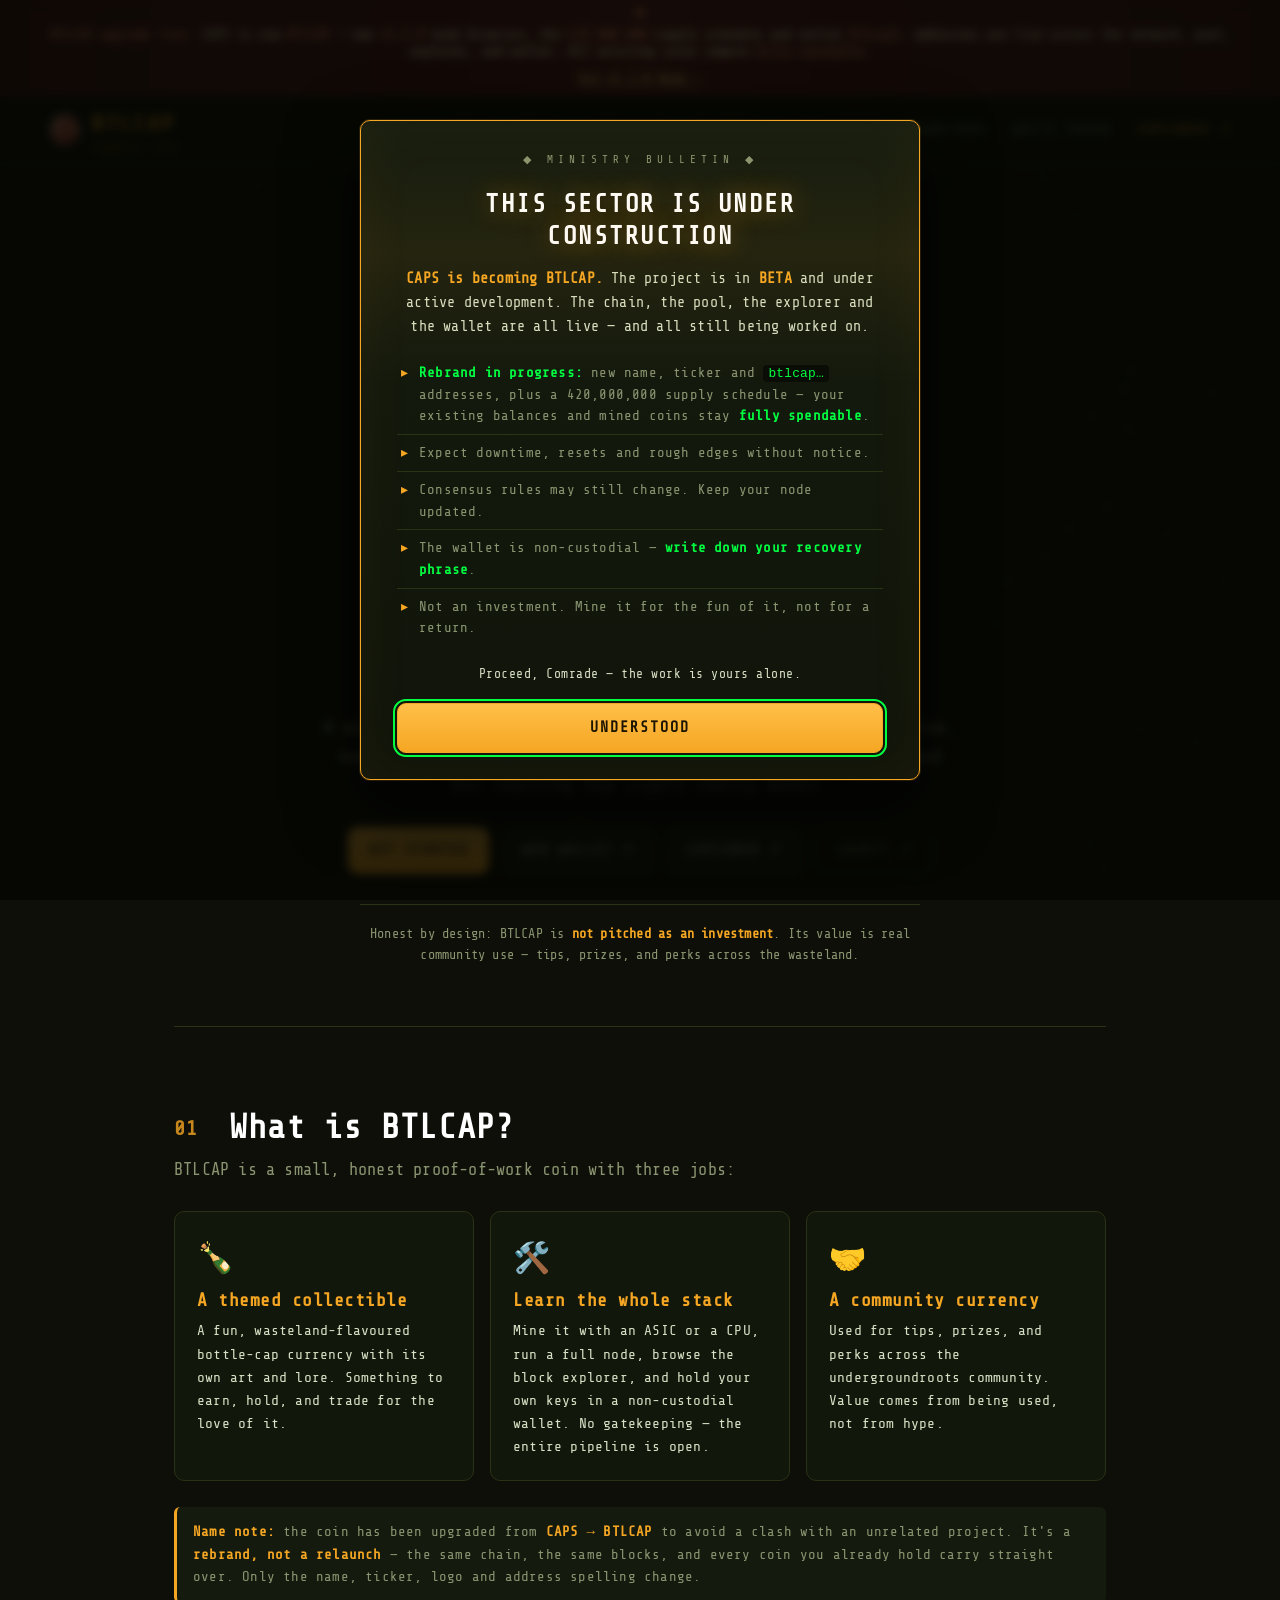
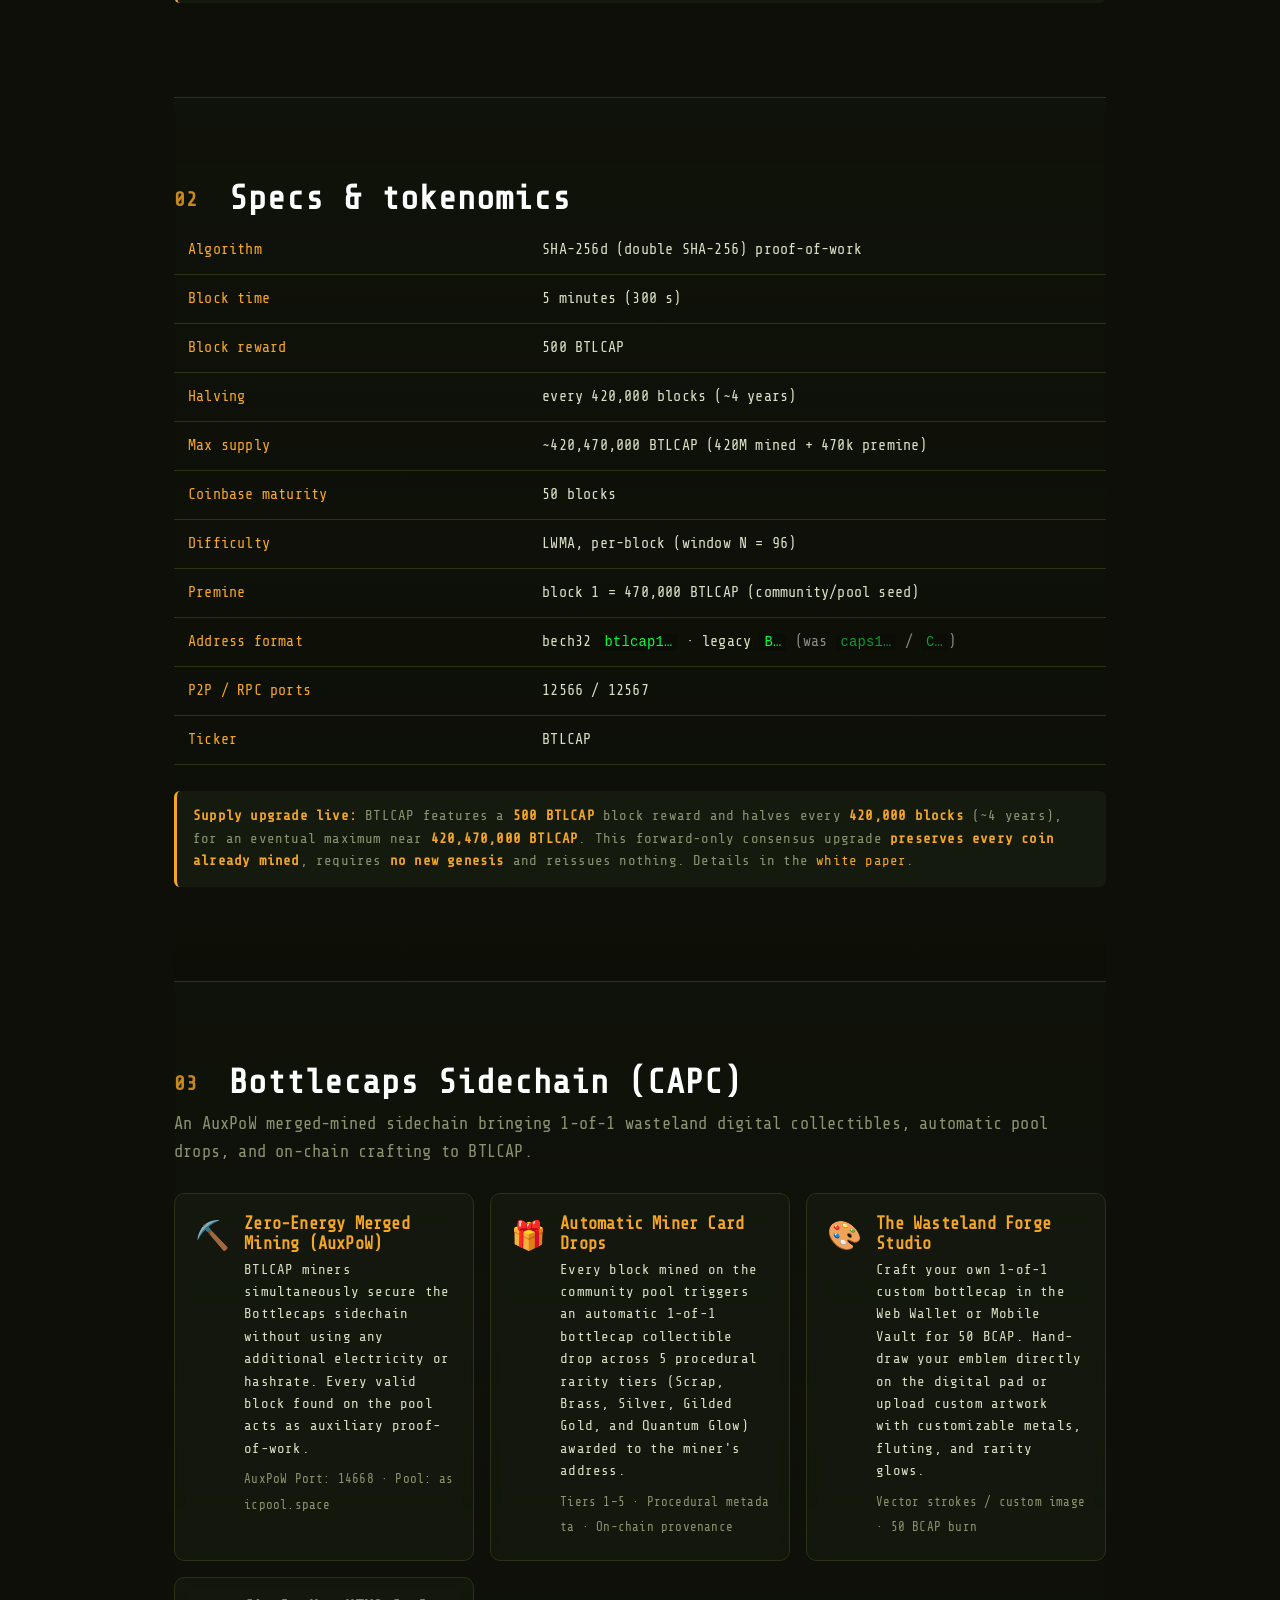
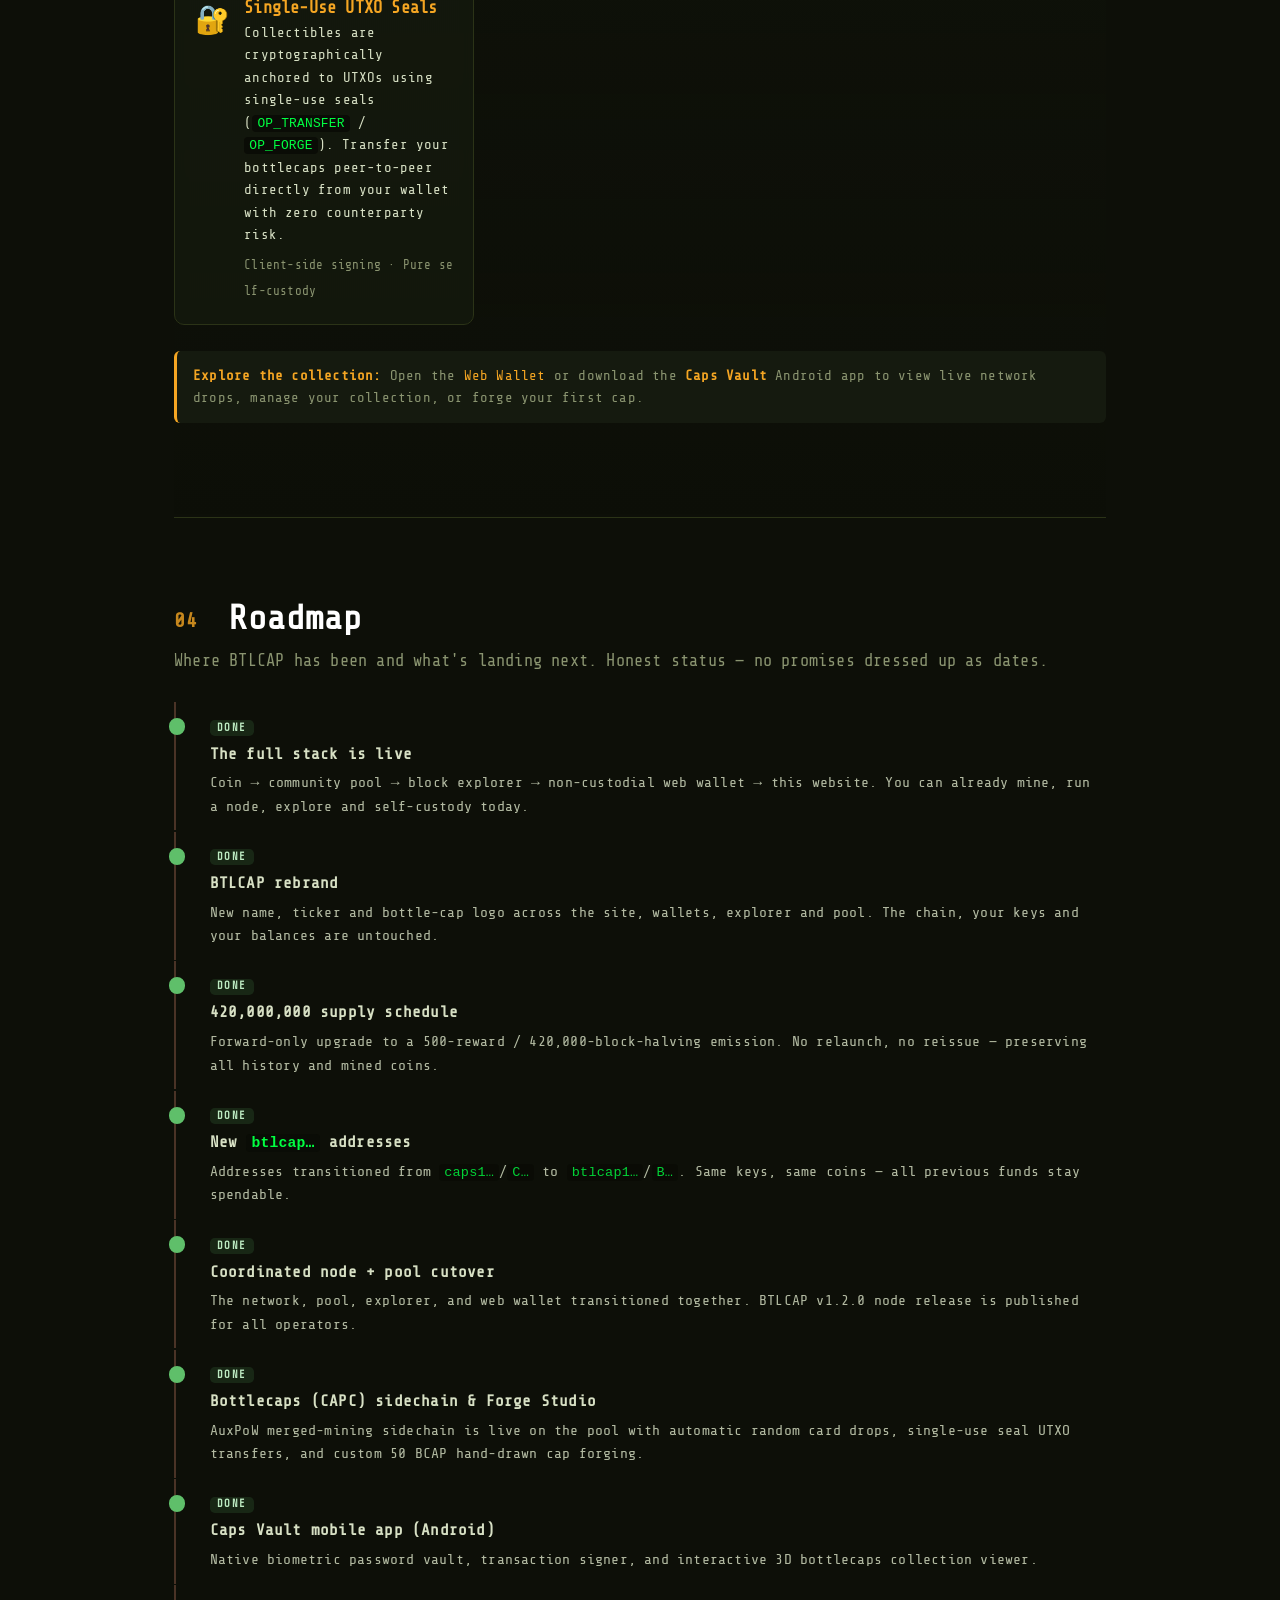
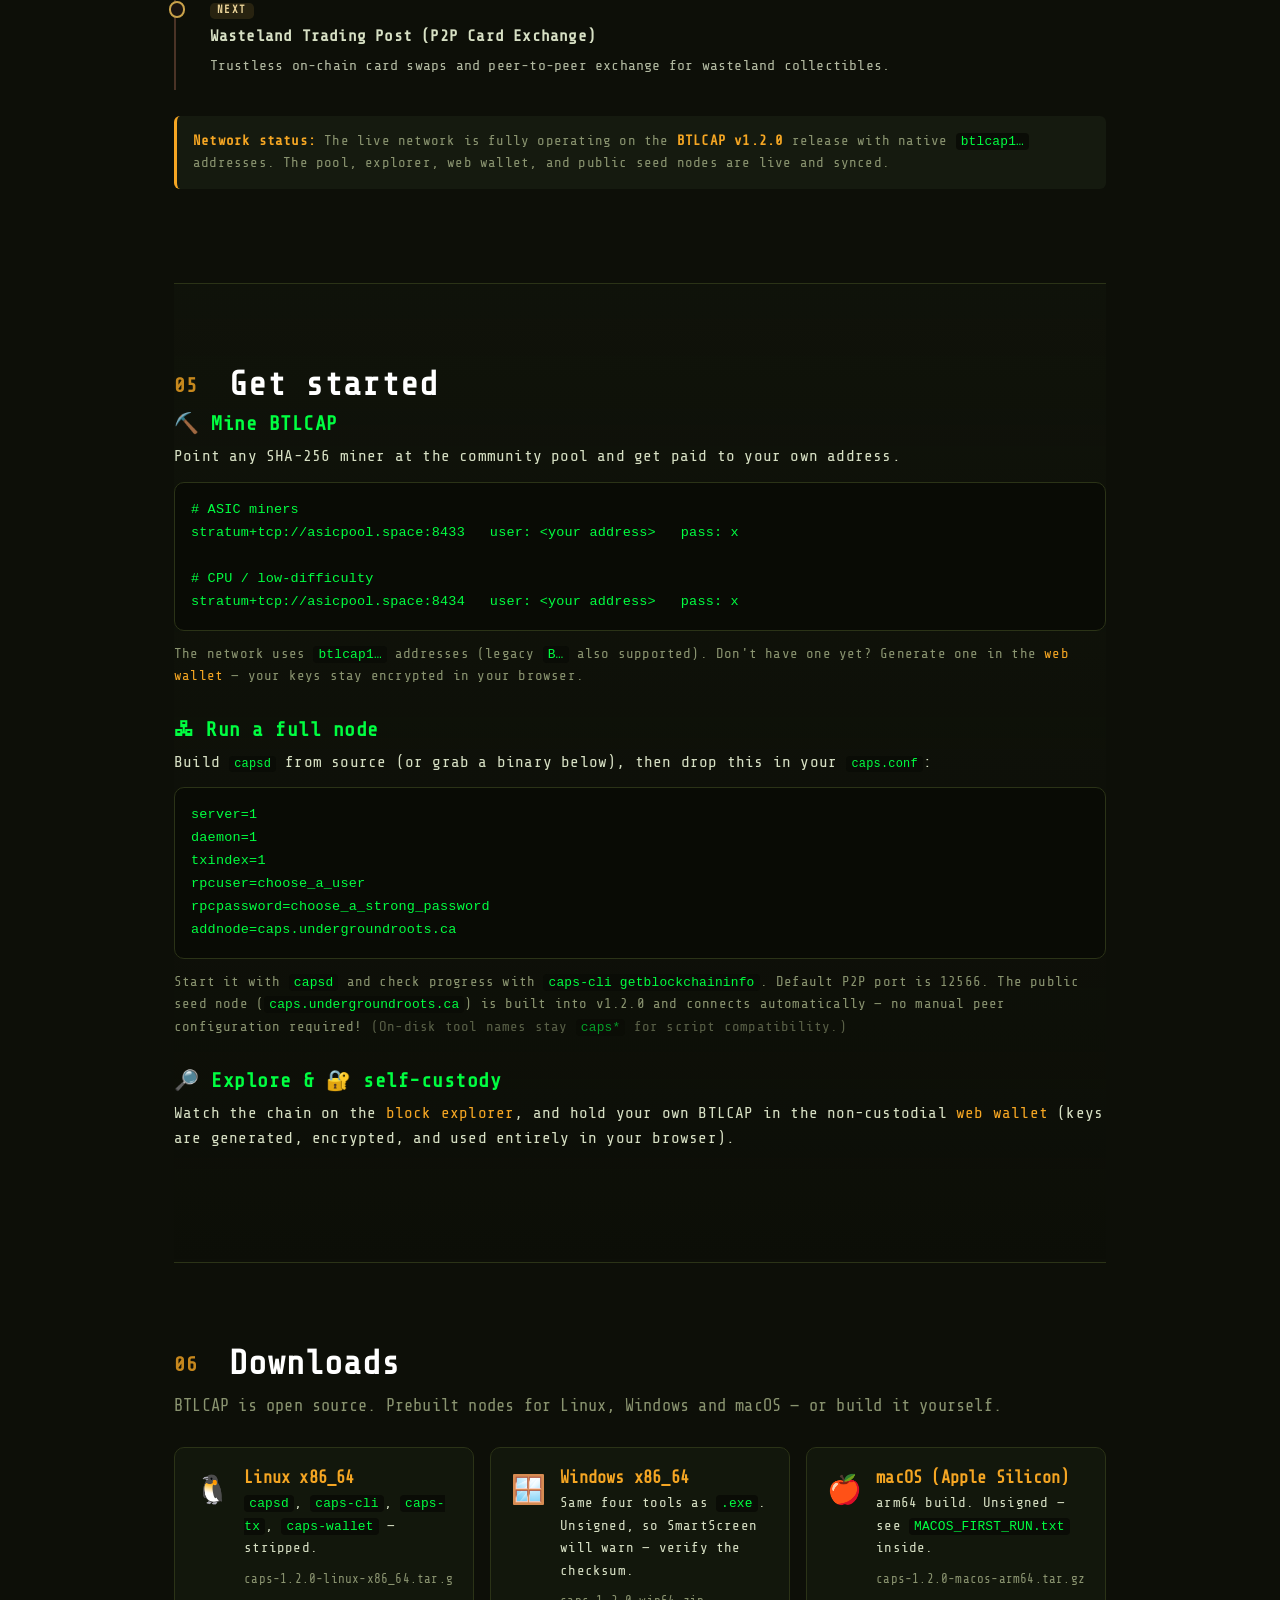
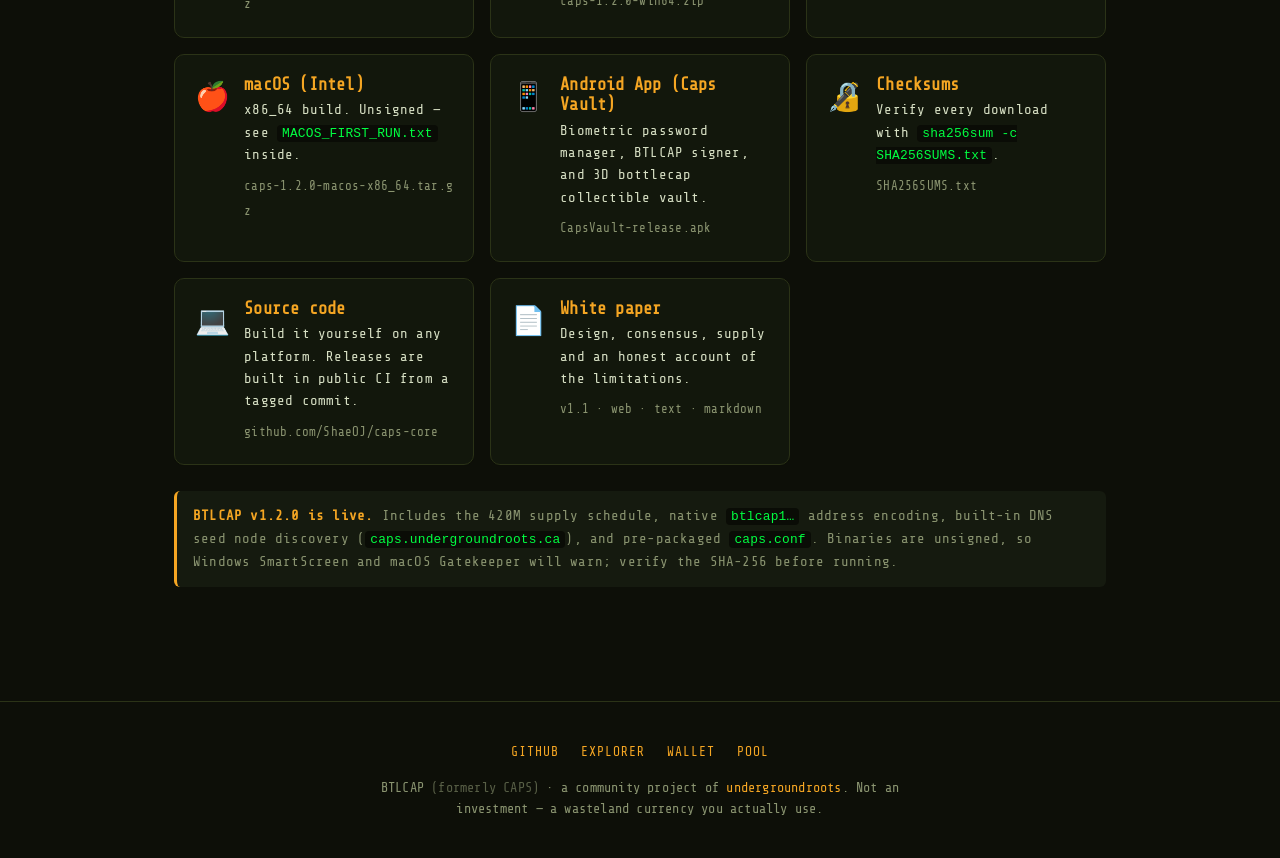
==== commit 7247b8ab: "site+whitepaper: add sidechain section, v1.2 revision, roadmap updates, and Caps Vault download" ====
--- a/index.html
+++ b/index.html
@@ -58,6 +58,7 @@
   <nav>
     <a href="#about">About</a>
     <a href="#specs">Specs</a>
+    <a href="#sidechain">Sidechain</a>
     <a href="#roadmap">Roadmap</a>
     <a href="#start">Get started</a>
     <a href="#downloads">Downloads</a>
@@ -127,8 +128,53 @@
     <p class="note"><b>Supply upgrade live:</b> BTLCAP features a <b>500&nbsp;BTLCAP</b> block reward and halves every <b>420,000&nbsp;blocks</b> (~4&nbsp;years), for an eventual maximum near <b>420,470,000&nbsp;BTLCAP</b>. This forward-only consensus upgrade <b>preserves every coin already mined</b>, requires <b>no new genesis</b> and reissues nothing. Details in the <a href="/whitepaper/">white paper</a>.</p>
   </section>
 
+  <section id="sidechain" class="band alt">
+    <h2><span class="num">03</span> Bottlecaps Sidechain (CAPC)</h2>
+    <p class="lead">An AuxPoW merged-mined sidechain bringing 1-of-1 wasteland digital collectibles, automatic pool drops, and on-chain crafting to BTLCAP.</p>
+
+    <div class="dl-grid" style="margin: 20px 0;">
+      <div class="dl">
+        <div class="dl-ico">⛏️</div>
+        <div>
+          <h3>Zero-Energy Merged Mining (AuxPoW)</h3>
+          <p>BTLCAP miners simultaneously secure the Bottlecaps sidechain without using any additional electricity or hashrate. Every valid block found on the pool acts as auxiliary proof-of-work.</p>
+          <span class="dl-meta">AuxPoW Port: 14668 · Pool: asicpool.space</span>
+        </div>
+      </div>
+
+      <div class="dl">
+        <div class="dl-ico">🎁</div>
+        <div>
+          <h3>Automatic Miner Card Drops</h3>
+          <p>Every block mined on the community pool triggers an automatic 1-of-1 bottlecap collectible drop across 5 procedural rarity tiers (Scrap, Brass, Silver, Gilded Gold, and Quantum Glow) awarded to the miner's address.</p>
+          <span class="dl-meta">Tiers 1–5 · Procedural metadata · On-chain provenance</span>
+        </div>
+      </div>
+
+      <div class="dl">
+        <div class="dl-ico">🎨</div>
+        <div>
+          <h3>The Wasteland Forge Studio</h3>
+          <p>Craft your own 1-of-1 custom bottlecap in the Web Wallet or Mobile Vault for 50 BCAP. Hand-draw your emblem directly on the digital pad or upload custom artwork with customizable metals, fluting, and rarity glows.</p>
+          <span class="dl-meta">Vector strokes / custom image · 50 BCAP burn</span>
+        </div>
+      </div>
+
+      <div class="dl">
+        <div class="dl-ico">🔐</div>
+        <div>
+          <h3>Single-Use UTXO Seals</h3>
+          <p>Collectibles are cryptographically anchored to UTXOs using single-use seals (<code>OP_TRANSFER</code> / <code>OP_FORGE</code>). Transfer your bottlecaps peer-to-peer directly from your wallet with zero counterparty risk.</p>
+          <span class="dl-meta">Client-side signing · Pure self-custody</span>
+        </div>
+      </div>
+    </div>
+
+    <p class="note"><b>Explore the collection:</b> Open the <a href="https://wallet.undergroundroots.ca">Web Wallet</a> or download the <b>Caps Vault</b> Android app to view live network drops, manage your collection, or forge your first cap.</p>
+  </section>
+
   <section id="roadmap" class="band">
-    <h2><span class="num">03</span> Roadmap</h2>
+    <h2><span class="num">04</span> Roadmap</h2>
     <p class="lead">Where BTLCAP has been and what's landing next. Honest status — no promises dressed up as dates.</p>
     <ol class="road">
       <li class="done"><span class="ph">Done</span><h4>The full stack is live</h4><p>Coin → community pool → block explorer → non-custodial web wallet → this website. You can already mine, run a node, explore and self-custody today.</p></li>
@@ -136,14 +182,15 @@
       <li class="done"><span class="ph">Done</span><h4>420,000,000 supply schedule</h4><p>Forward-only upgrade to a 500-reward / 420,000-block-halving emission. No relaunch, no reissue — preserving all history and mined coins.</p></li>
       <li class="done"><span class="ph">Done</span><h4>New <code>btlcap…</code> addresses</h4><p>Addresses transitioned from <code>caps1…</code>/<code>C…</code> to <code>btlcap1…</code>/<code>B…</code>. Same keys, same coins — all previous funds stay spendable.</p></li>
       <li class="done"><span class="ph">Done</span><h4>Coordinated node + pool cutover</h4><p>The network, pool, explorer, and web wallet transitioned together. BTLCAP v1.2.0 node release is published for all operators.</p></li>
-      <li class="active"><span class="ph">In progress</span><h4>Mobile wallet app</h4><p>Standalone mobile vault and password manager keyed by BTLCAP signatures, with built-in wallet management.</p></li>
-      <li class="next"><span class="ph">Next</span><h4>Bottlecaps sidechain</h4><p>AuxPoW merged-mined sidechain on BTLCAP for digital wasteland collectible trading cards.</p></li>
+      <li class="done"><span class="ph">Done</span><h4>Bottlecaps (CAPC) sidechain &amp; Forge Studio</h4><p>AuxPoW merged-mining sidechain is live on the pool with automatic random card drops, single-use seal UTXO transfers, and custom 50 BCAP hand-drawn cap forging.</p></li>
+      <li class="done"><span class="ph">Done</span><h4>Caps Vault mobile app (Android)</h4><p>Native biometric password vault, transaction signer, and interactive 3D bottlecaps collection viewer.</p></li>
+      <li class="next"><span class="ph">Next</span><h4>Wasteland Trading Post (P2P Card Exchange)</h4><p>Trustless on-chain card swaps and peer-to-peer exchange for wasteland collectibles.</p></li>
     </ol>
     <p class="note"><b>Network status:</b> The live network is fully operating on the <b>BTLCAP v1.2.0</b> release with native <code>btlcap1…</code> addresses. The pool, explorer, web wallet, and public seed nodes are live and synced.</p>
   </section>
 
   <section id="start" class="band alt">
-    <h2><span class="num">04</span> Get started</h2>
+    <h2><span class="num">05</span> Get started</h2>
 
     <div class="step">
       <h3>⛏️ Mine BTLCAP</h3>
@@ -175,7 +222,7 @@
   </section>
 
   <section id="downloads" class="band">
-    <h2><span class="num">05</span> Downloads</h2>
+    <h2><span class="num">06</span> Downloads</h2>
     <p class="lead">BTLCAP is open source. Prebuilt nodes for Linux, Windows and macOS — or build it yourself.</p>
 
     <div class="dl-grid">
@@ -194,6 +241,10 @@
       <a class="dl" href="https://github.com/ShaeOJ/caps-core/releases/download/v1.2.0/caps-1.2.0-macos-x86_64.tar.gz">
         <div class="dl-ico">🍎</div>
         <div><h3>macOS (Intel)</h3><p>x86_64 build. Unsigned — see <code>MACOS_FIRST_RUN.txt</code> inside.</p><span class="dl-meta">caps-1.2.0-macos-x86_64.tar.gz</span></div>
+      </a>
+      <a class="dl" href="https://github.com/ShaeOJ/CapsPasswordManager/releases/latest">
+        <div class="dl-ico">📱</div>
+        <div><h3>Android App (Caps Vault)</h3><p>Biometric password manager, BTLCAP signer, and 3D bottlecap collectible vault.</p><span class="dl-meta">CapsVault-release.apk</span></div>
       </a>
       <a class="dl" href="https://github.com/ShaeOJ/caps-core/releases/download/v1.2.0/SHA256SUMS.txt">
         <div class="dl-ico">🔏</div>
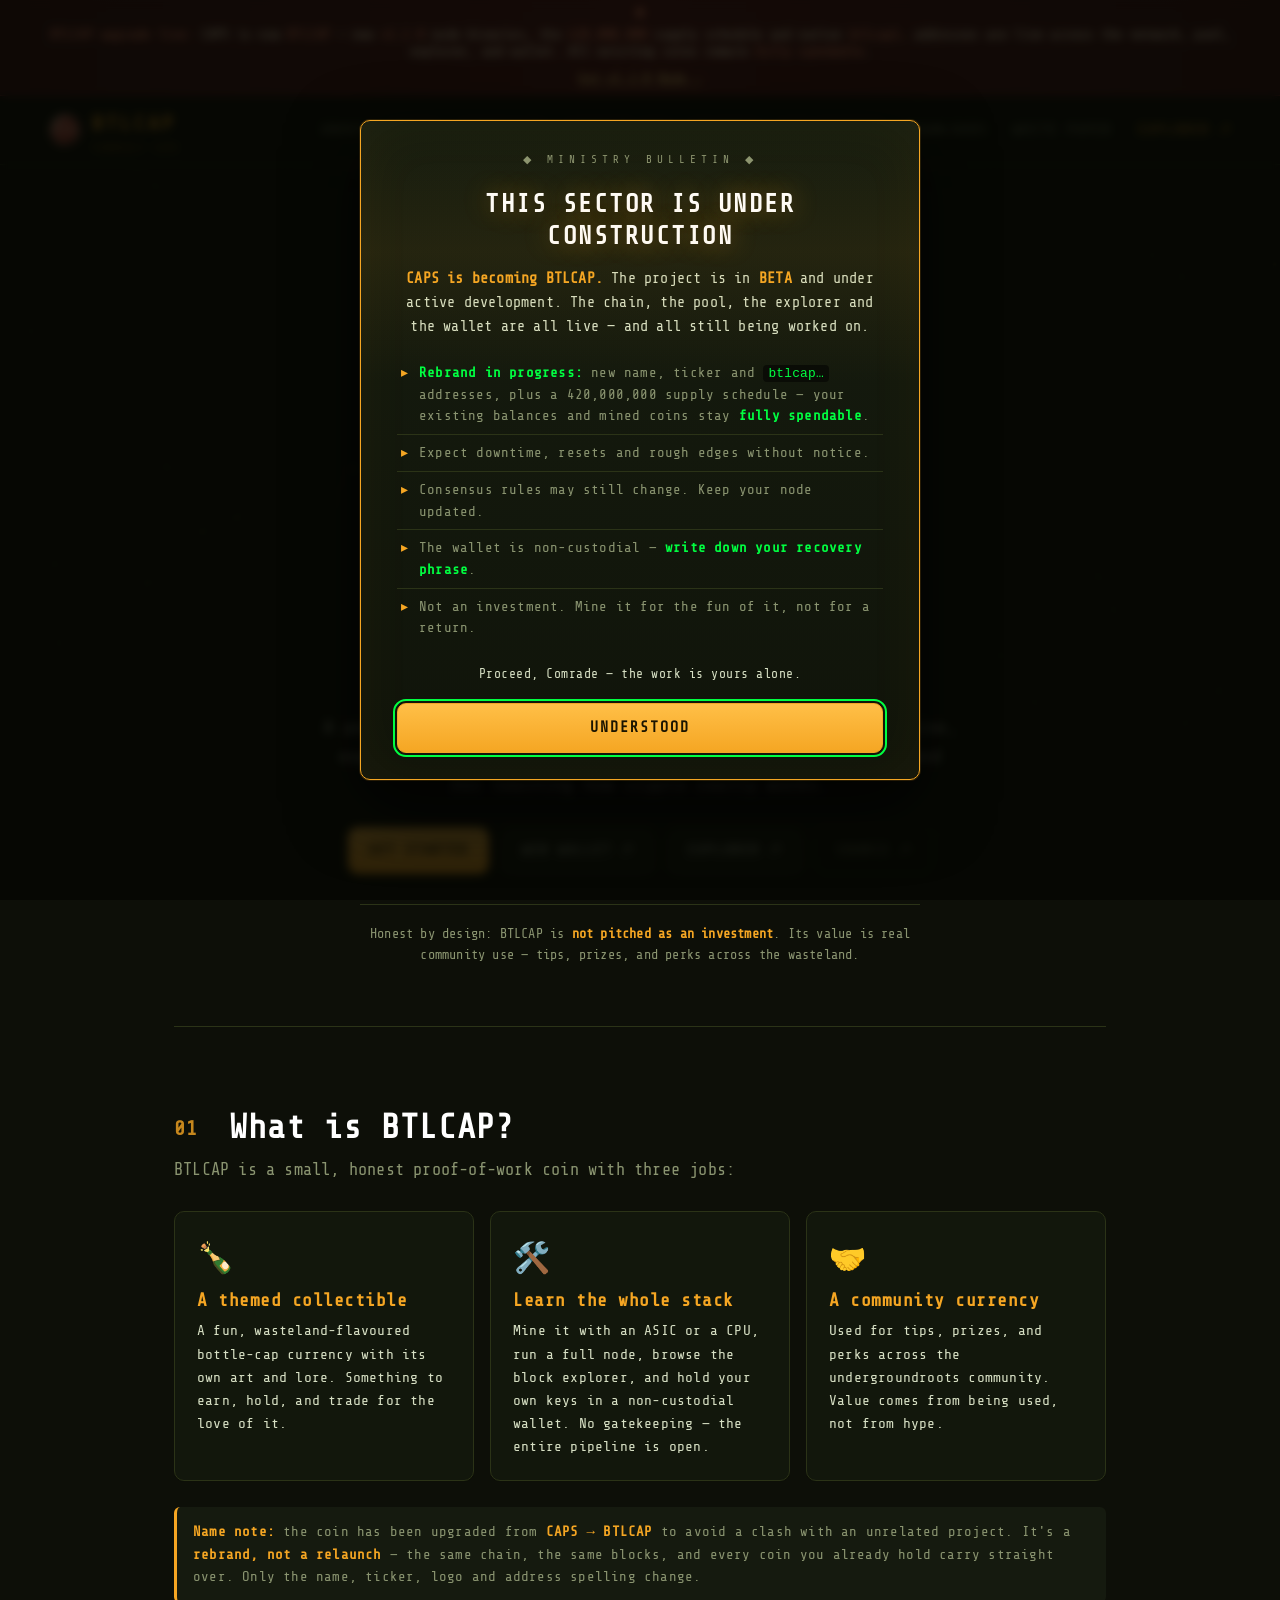
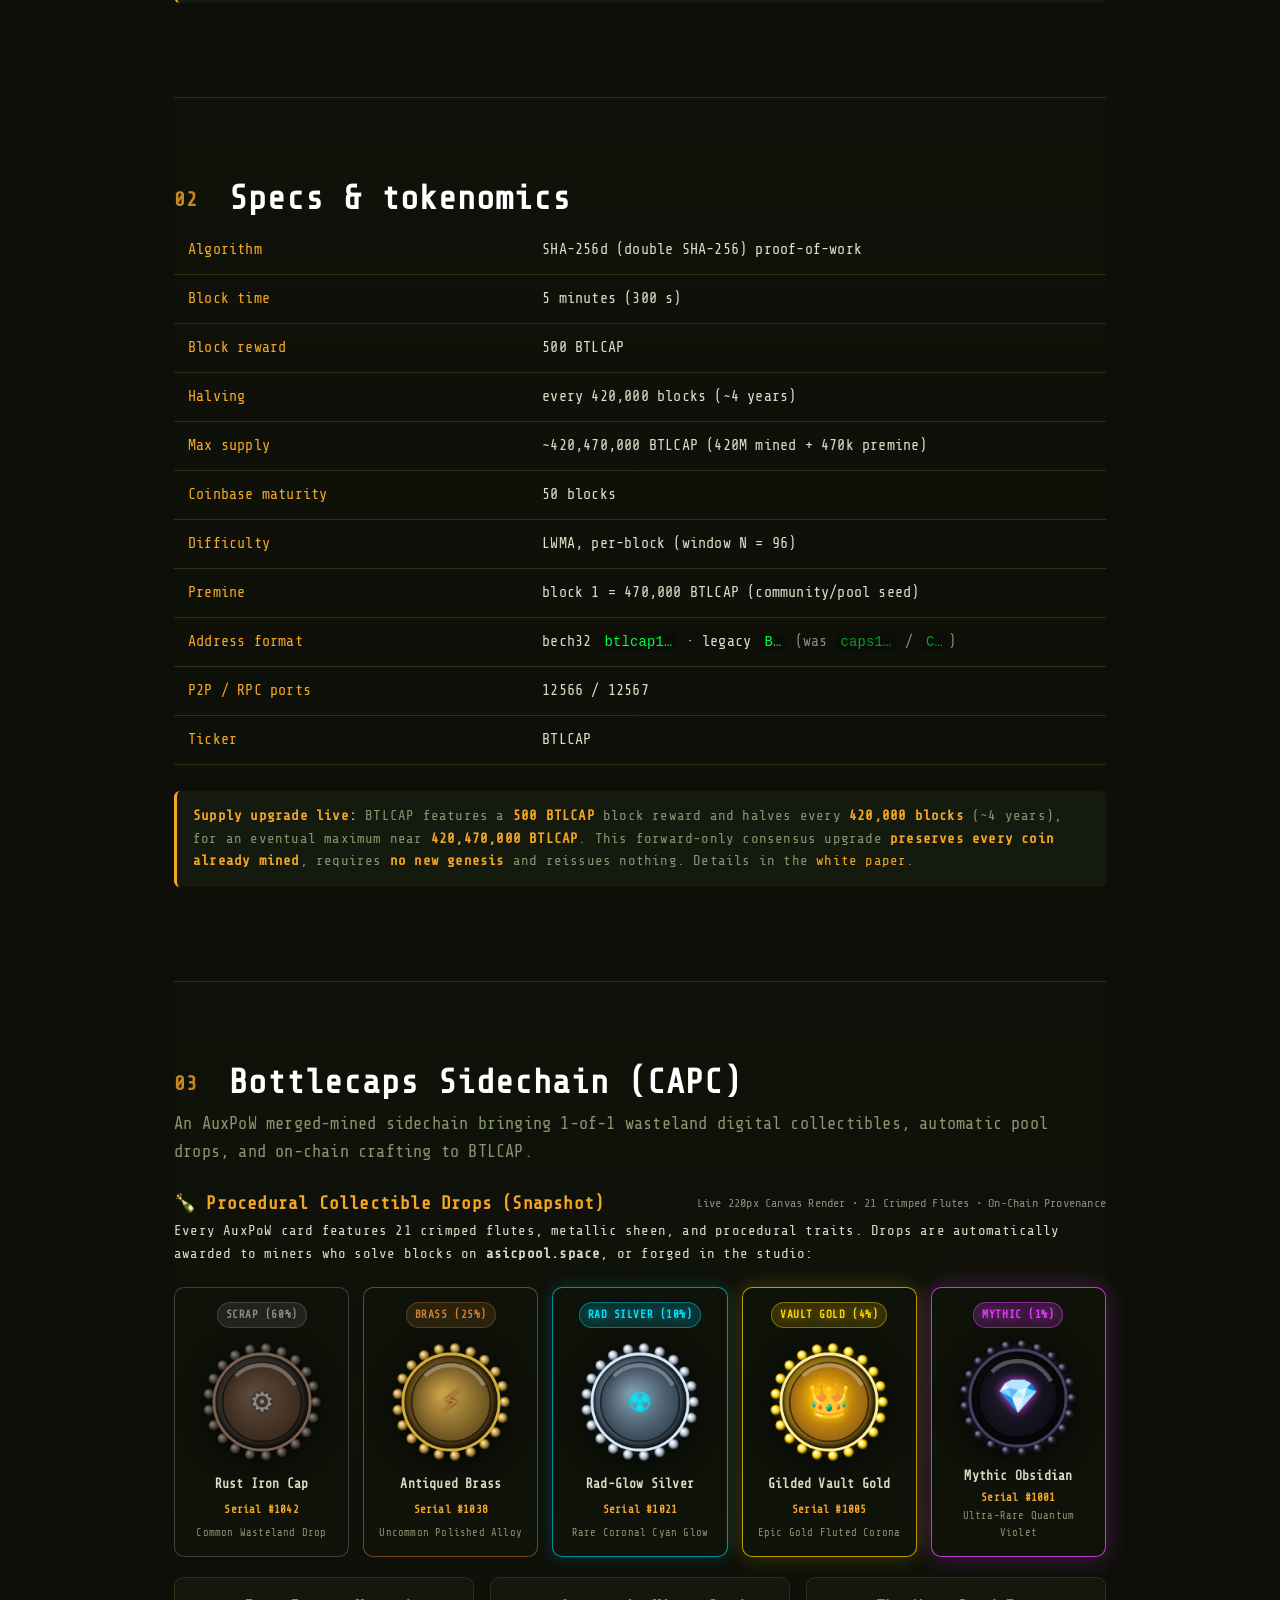
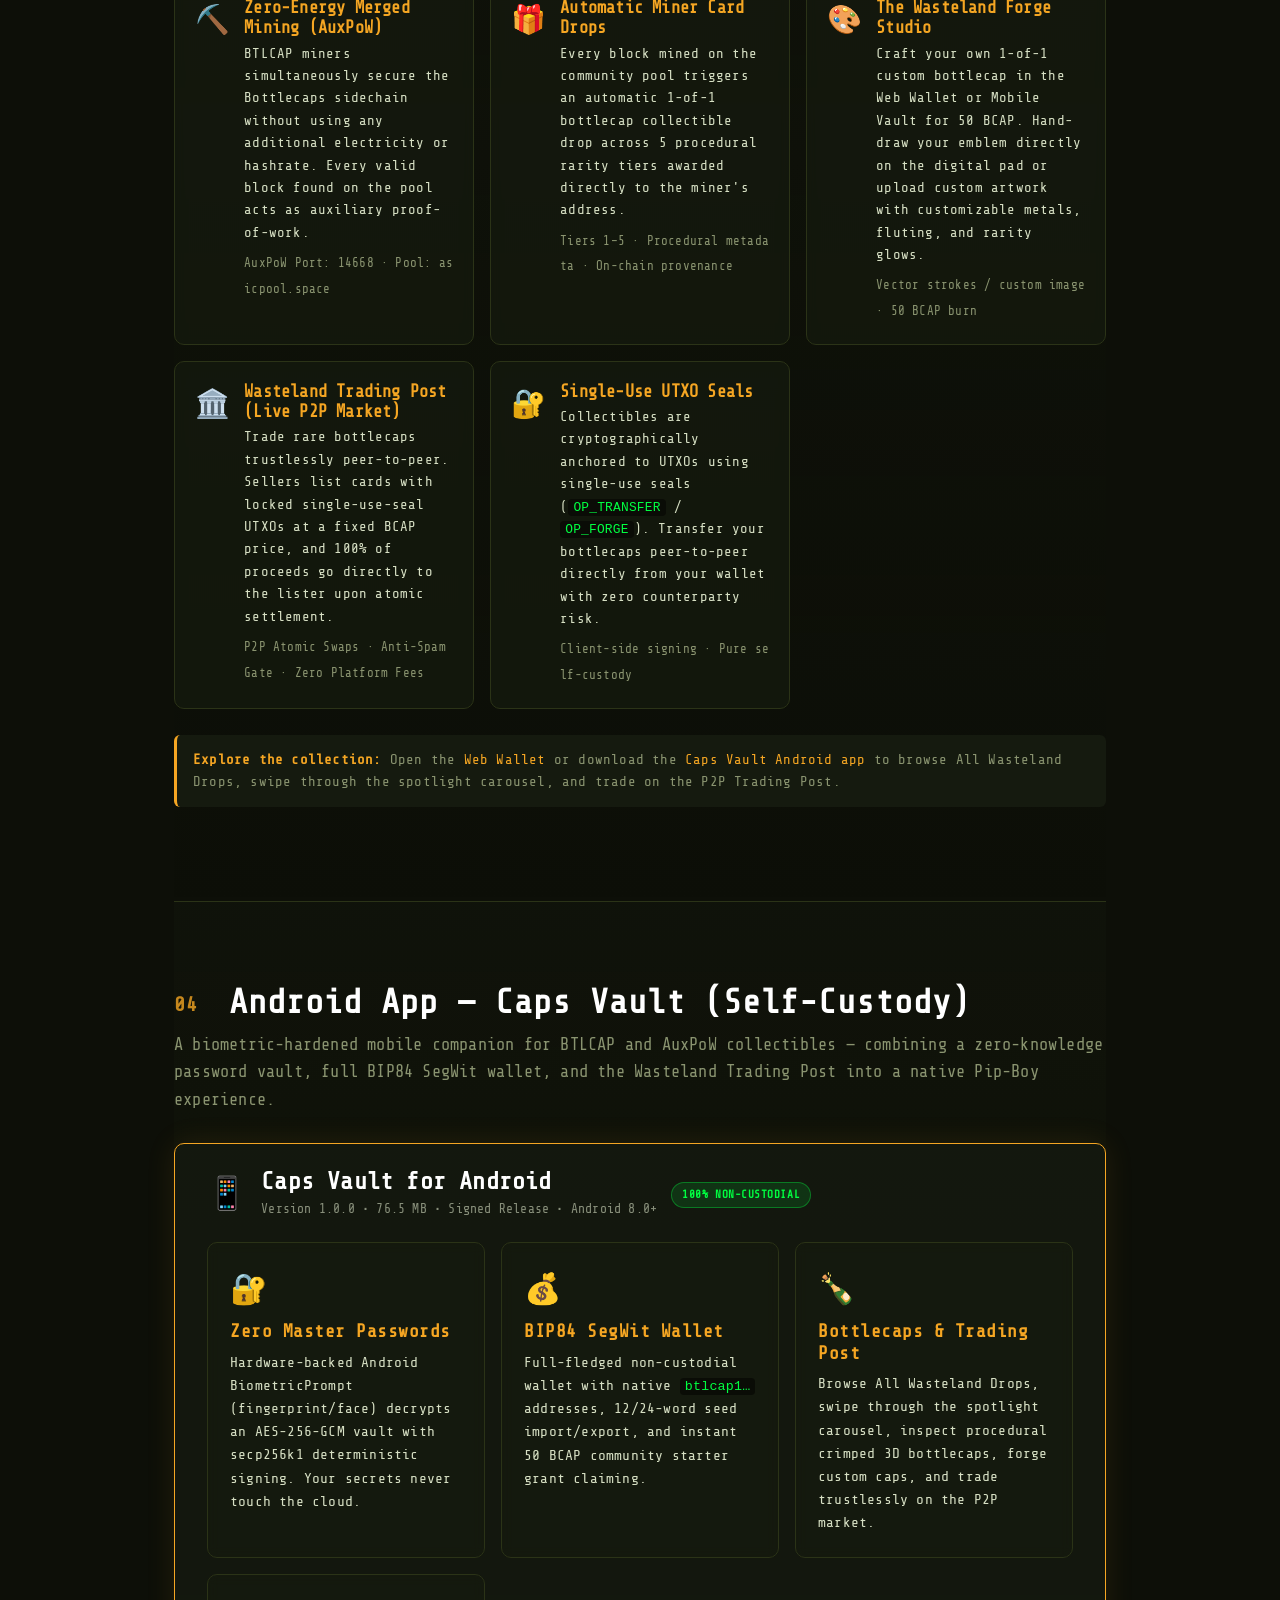
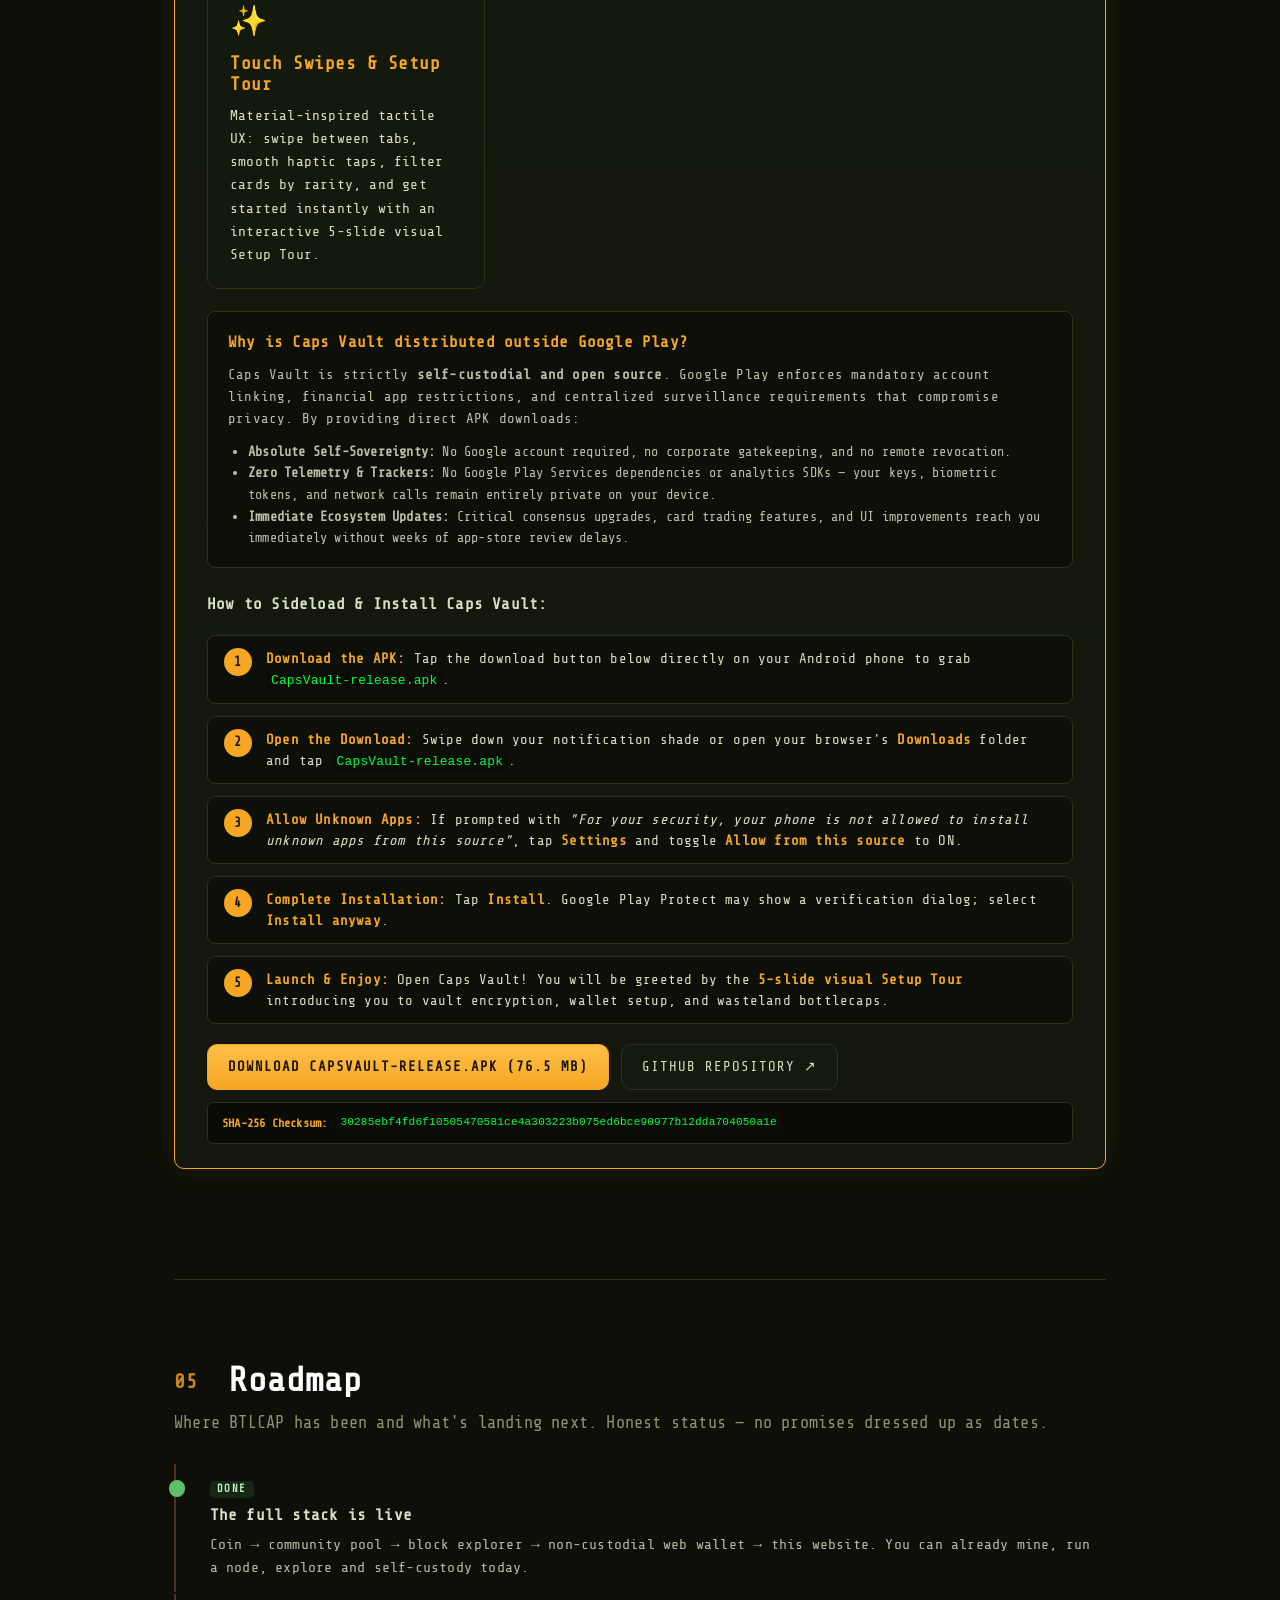
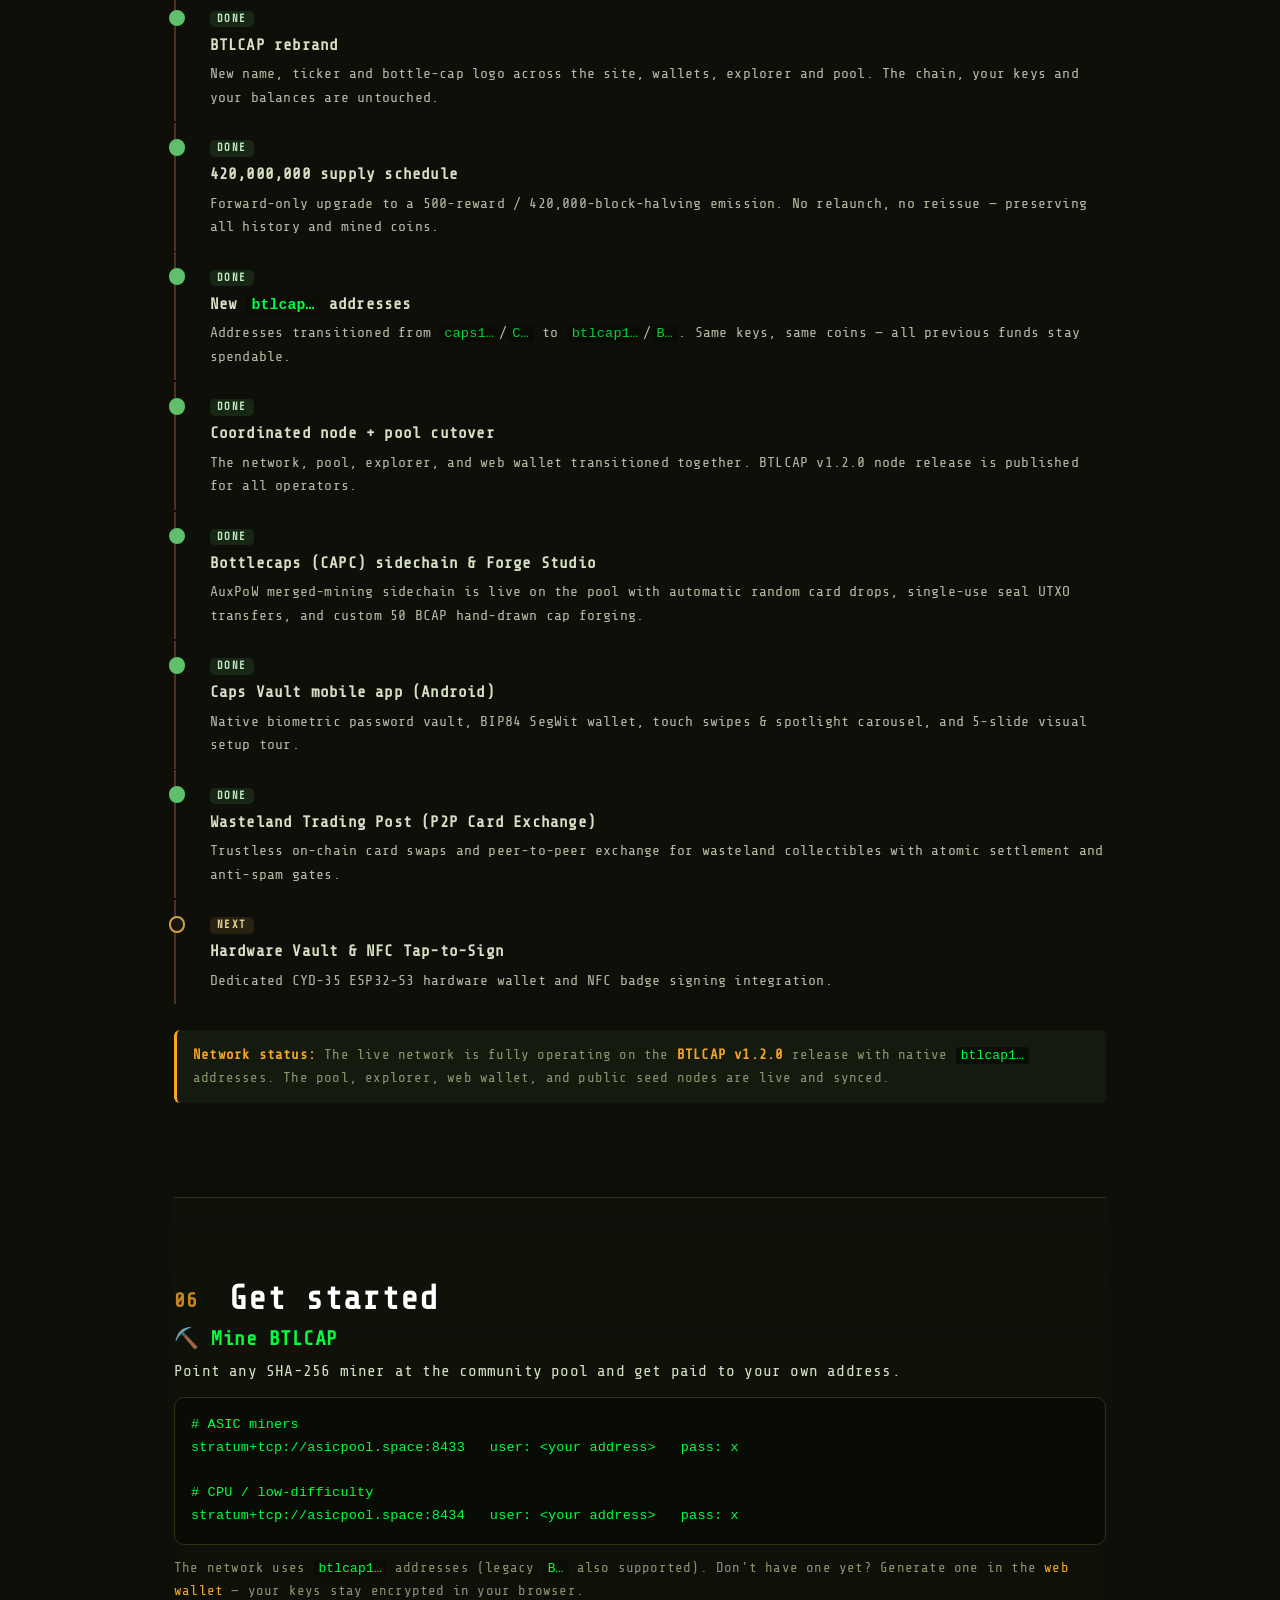
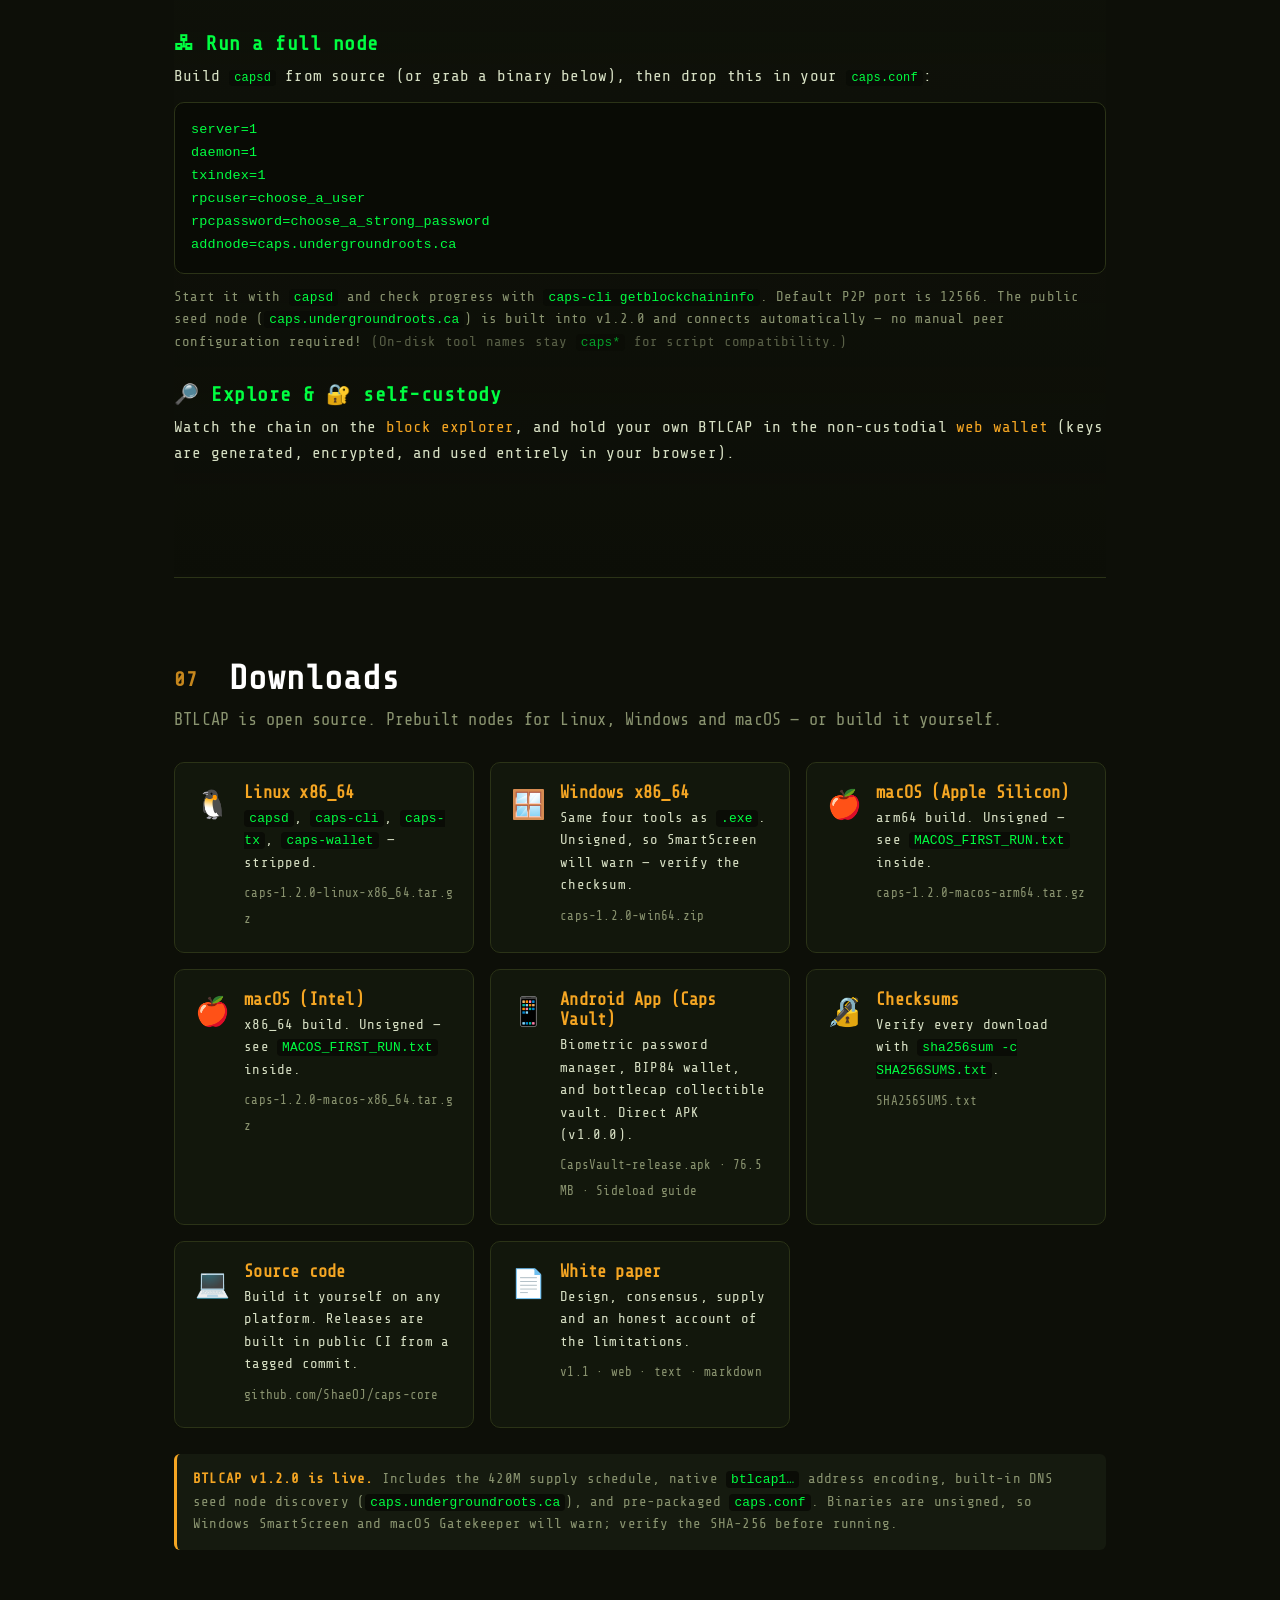
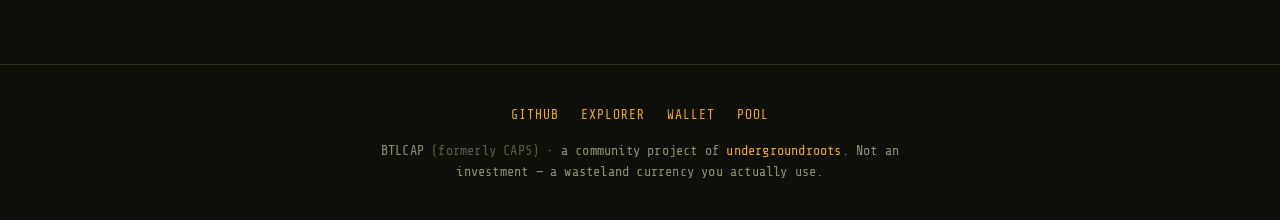
==== commit 41851e71: "Add bottlecap snapshot showcase, Android Caps Vault section, and sideloading guide" ====
--- a/index.html
+++ b/index.html
@@ -59,6 +59,7 @@
     <a href="#about">About</a>
     <a href="#specs">Specs</a>
     <a href="#sidechain">Sidechain</a>
+    <a href="#android">Android App</a>
     <a href="#roadmap">Roadmap</a>
     <a href="#start">Get started</a>
     <a href="#downloads">Downloads</a>
@@ -132,6 +133,59 @@
     <h2><span class="num">03</span> Bottlecaps Sidechain (CAPC)</h2>
     <p class="lead">An AuxPoW merged-mined sidechain bringing 1-of-1 wasteland digital collectibles, automatic pool drops, and on-chain crafting to BTLCAP.</p>
 
+    <!-- Interactive Procedural Bottlecaps Snapshot Showcase -->
+    <div style="margin: 24px 0 10px;">
+      <div style="display:flex; justify-content:space-between; align-items:center; flex-wrap:wrap; gap:8px;">
+        <h3 style="margin:0; font-size:18px; color:var(--amber);">🍾 Procedural Collectible Drops (Snapshot)</h3>
+        <span class="muted" style="font-size:12px;">Live 220px Canvas Render &bull; 21 Crimped Flutes &bull; On-Chain Provenance</span>
+      </div>
+      <p style="margin:6px 0 18px; font-size:14px; color:var(--fg);">
+        Every AuxPoW card features 21 crimped flutes, metallic sheen, and procedural traits. Drops are automatically awarded to miners who solve blocks on <b>asicpool.space</b>, or forged in the studio:
+      </p>
+
+      <div class="cap-showcase-tray">
+        <div class="cap-sample-card tier-1">
+          <span class="cap-sample-badge t1">Scrap (60%)</span>
+          <div class="cap-sample-canvas-wrap"><canvas id="cvs-tier-1" width="160" height="160"></canvas></div>
+          <div class="cap-sample-title">Rust Iron Cap</div>
+          <div class="cap-sample-serial">Serial #1042</div>
+          <div class="cap-sample-sub">Common Wasteland Drop</div>
+        </div>
+
+        <div class="cap-sample-card tier-2">
+          <span class="cap-sample-badge t2">Brass (25%)</span>
+          <div class="cap-sample-canvas-wrap"><canvas id="cvs-tier-2" width="160" height="160"></canvas></div>
+          <div class="cap-sample-title">Antiqued Brass</div>
+          <div class="cap-sample-serial">Serial #1038</div>
+          <div class="cap-sample-sub">Uncommon Polished Alloy</div>
+        </div>
+
+        <div class="cap-sample-card tier-3">
+          <span class="cap-sample-badge t3">Rad Silver (10%)</span>
+          <div class="cap-sample-canvas-wrap"><canvas id="cvs-tier-3" width="160" height="160"></canvas></div>
+          <div class="cap-sample-title">Rad-Glow Silver</div>
+          <div class="cap-sample-serial">Serial #1021</div>
+          <div class="cap-sample-sub">Rare Coronal Cyan Glow</div>
+        </div>
+
+        <div class="cap-sample-card tier-4">
+          <span class="cap-sample-badge t4">Vault Gold (4%)</span>
+          <div class="cap-sample-canvas-wrap"><canvas id="cvs-tier-4" width="160" height="160"></canvas></div>
+          <div class="cap-sample-title">Gilded Vault Gold</div>
+          <div class="cap-sample-serial">Serial #1005</div>
+          <div class="cap-sample-sub">Epic Gold Fluted Corona</div>
+        </div>
+
+        <div class="cap-sample-card tier-5">
+          <span class="cap-sample-badge t5">Mythic (1%)</span>
+          <div class="cap-sample-canvas-wrap"><canvas id="cvs-tier-5" width="160" height="160"></canvas></div>
+          <div class="cap-sample-title">Mythic Obsidian</div>
+          <div class="cap-sample-serial">Serial #1001</div>
+          <div class="cap-sample-sub">Ultra-Rare Quantum Violet</div>
+        </div>
+      </div>
+    </div>
+
     <div class="dl-grid" style="margin: 20px 0;">
       <div class="dl">
         <div class="dl-ico">⛏️</div>
@@ -146,7 +200,7 @@
         <div class="dl-ico">🎁</div>
         <div>
           <h3>Automatic Miner Card Drops</h3>
-          <p>Every block mined on the community pool triggers an automatic 1-of-1 bottlecap collectible drop across 5 procedural rarity tiers (Scrap, Brass, Silver, Gilded Gold, and Quantum Glow) awarded to the miner's address.</p>
+          <p>Every block mined on the community pool triggers an automatic 1-of-1 bottlecap collectible drop across 5 procedural rarity tiers awarded directly to the miner's address.</p>
           <span class="dl-meta">Tiers 1–5 · Procedural metadata · On-chain provenance</span>
         </div>
       </div>
@@ -161,6 +215,15 @@
       </div>
 
       <div class="dl">
+        <div class="dl-ico">🏛️</div>
+        <div>
+          <h3>Wasteland Trading Post (Live P2P Market)</h3>
+          <p>Trade rare bottlecaps trustlessly peer-to-peer. Sellers list cards with locked single-use-seal UTXOs at a fixed BCAP price, and 100% of proceeds go directly to the lister upon atomic settlement.</p>
+          <span class="dl-meta">P2P Atomic Swaps · Anti-Spam Gate · Zero Platform Fees</span>
+        </div>
+      </div>
+
+      <div class="dl">
         <div class="dl-ico">🔐</div>
         <div>
           <h3>Single-Use UTXO Seals</h3>
@@ -170,11 +233,106 @@
       </div>
     </div>
 
-    <p class="note"><b>Explore the collection:</b> Open the <a href="https://wallet.undergroundroots.ca">Web Wallet</a> or download the <b>Caps Vault</b> Android app to view live network drops, manage your collection, or forge your first cap.</p>
+    <p class="note"><b>Explore the collection:</b> Open the <a href="https://wallet.undergroundroots.ca">Web Wallet</a> or download the <a href="#android">Caps Vault Android app</a> to browse All Wasteland Drops, swipe through the spotlight carousel, and trade on the P2P Trading Post.</p>
+  </section>
+
+  <section id="android" class="band alt">
+    <h2><span class="num">04</span> Android App — Caps Vault (Self-Custody)</h2>
+    <p class="lead">A biometric-hardened mobile companion for BTLCAP and AuxPoW collectibles — combining a zero-knowledge password vault, full BIP84 SegWit wallet, and the Wasteland Trading Post into a native Pip-Boy experience.</p>
+
+    <div class="android-box">
+      <div class="android-header">
+        <span style="font-size:32px;">📱</span>
+        <div>
+          <h3>Caps Vault for Android</h3>
+          <span class="muted" style="font-size:13px;">Version 1.0.0 &bull; 76.5 MB &bull; Signed Release &bull; Android 8.0+</span>
+        </div>
+        <span class="android-tag">100% NON-CUSTODIAL</span>
+      </div>
+
+      <div class="pillars" style="margin:20px 0;">
+        <div class="card">
+          <div class="ico">🔐</div>
+          <h3>Zero Master Passwords</h3>
+          <p>Hardware-backed Android BiometricPrompt (fingerprint/face) decrypts an AES-256-GCM vault with secp256k1 deterministic signing. Your secrets never touch the cloud.</p>
+        </div>
+        <div class="card">
+          <div class="ico">💰</div>
+          <h3>BIP84 SegWit Wallet</h3>
+          <p>Full-fledged non-custodial wallet with native <code>btlcap1…</code> addresses, 12/24-word seed import/export, and instant 50 BCAP community starter grant claiming.</p>
+        </div>
+        <div class="card">
+          <div class="ico">🍾</div>
+          <h3>Bottlecaps &amp; Trading Post</h3>
+          <p>Browse All Wasteland Drops, swipe through the spotlight carousel, inspect procedural crimped 3D bottlecaps, forge custom caps, and trade trustlessly on the P2P market.</p>
+        </div>
+        <div class="card">
+          <div class="ico">✨</div>
+          <h3>Touch Swipes &amp; Setup Tour</h3>
+          <p>Material-inspired tactile UX: swipe between tabs, smooth haptic taps, filter cards by rarity, and get started instantly with an interactive 5-slide visual Setup Tour.</p>
+        </div>
+      </div>
+
+      <div style="background:rgba(10,12,6,0.65); border:1px solid var(--line); border-radius:8px; padding:18px 20px; margin:22px 0;">
+        <h4 style="margin:0 0 8px; color:var(--amber); font-size:16px;">Why is Caps Vault distributed outside Google Play?</h4>
+        <p style="margin:0 0 10px; font-size:14px; opacity:0.85; line-height:1.6;">
+          Caps Vault is strictly <b>self-custodial and open source</b>. Google Play enforces mandatory account linking, financial app restrictions, and centralized surveillance requirements that compromise privacy. By providing direct APK downloads:
+        </p>
+        <ul style="margin:0; padding-left:20px; font-size:13.5px; opacity:0.85; line-height:1.6;">
+          <li><b>Absolute Self-Sovereignty:</b> No Google account required, no corporate gatekeeping, and no remote revocation.</li>
+          <li><b>Zero Telemetry &amp; Trackers:</b> No Google Play Services dependencies or analytics SDKs — your keys, biometric tokens, and network calls remain entirely private on your device.</li>
+          <li><b>Immediate Ecosystem Updates:</b> Critical consensus upgrades, card trading features, and UI improvements reach you immediately without weeks of app-store review delays.</li>
+        </ul>
+      </div>
+
+      <h4 style="margin:24px 0 10px; color:var(--fg); font-size:16px;">How to Sideload &amp; Install Caps Vault:</h4>
+      <ol class="sideload-list">
+        <li class="sideload-step">
+          <span class="sideload-num">1</span>
+          <div class="sideload-text">
+            <b>Download the APK:</b> Tap the download button below directly on your Android phone to grab <code>CapsVault-release.apk</code>.
+          </div>
+        </li>
+        <li class="sideload-step">
+          <span class="sideload-num">2</span>
+          <div class="sideload-text">
+            <b>Open the Download:</b> Swipe down your notification shade or open your browser's <b>Downloads</b> folder and tap <code>CapsVault-release.apk</code>.
+          </div>
+        </li>
+        <li class="sideload-step">
+          <span class="sideload-num">3</span>
+          <div class="sideload-text">
+            <b>Allow Unknown Apps:</b> If prompted with <i>"For your security, your phone is not allowed to install unknown apps from this source"</i>, tap <b>Settings</b> and toggle <b>Allow from this source</b> to ON.
+          </div>
+        </li>
+        <li class="sideload-step">
+          <span class="sideload-num">4</span>
+          <div class="sideload-text">
+            <b>Complete Installation:</b> Tap <b>Install</b>. Google Play Protect may show a verification dialog; select <b>Install anyway</b>.
+          </div>
+        </li>
+        <li class="sideload-step">
+          <span class="sideload-num">5</span>
+          <div class="sideload-text">
+            <b>Launch &amp; Enjoy:</b> Open Caps Vault! You will be greeted by the <b>5-slide visual Setup Tour</b> introducing you to vault encryption, wallet setup, and wasteland bottlecaps.
+          </div>
+        </li>
+      </ol>
+
+      <div style="display:flex; gap:12px; flex-wrap:wrap; align-items:center; margin-top:20px;">
+        <a class="btn primary" href="/downloads/CapsVault-release.apk">Download CapsVault-release.apk (76.5 MB)</a>
+        <a class="btn" href="https://github.com/ShaeOJ/CapsPasswordManager" target="_blank" rel="noopener">GitHub Repository ↗</a>
+      </div>
+
+      <div class="sha-box">
+        <span style="color:var(--amber); font-weight:700;">SHA-256 Checksum:</span>
+        <code>30285ebf4fd6f10505470581ce4a303223b075ed6bce90977b12dda704050a1e</code>
+      </div>
+    </div>
   </section>
 
   <section id="roadmap" class="band">
-    <h2><span class="num">04</span> Roadmap</h2>
+    <h2><span class="num">05</span> Roadmap</h2>
     <p class="lead">Where BTLCAP has been and what's landing next. Honest status — no promises dressed up as dates.</p>
     <ol class="road">
       <li class="done"><span class="ph">Done</span><h4>The full stack is live</h4><p>Coin → community pool → block explorer → non-custodial web wallet → this website. You can already mine, run a node, explore and self-custody today.</p></li>
@@ -183,14 +341,15 @@
       <li class="done"><span class="ph">Done</span><h4>New <code>btlcap…</code> addresses</h4><p>Addresses transitioned from <code>caps1…</code>/<code>C…</code> to <code>btlcap1…</code>/<code>B…</code>. Same keys, same coins — all previous funds stay spendable.</p></li>
       <li class="done"><span class="ph">Done</span><h4>Coordinated node + pool cutover</h4><p>The network, pool, explorer, and web wallet transitioned together. BTLCAP v1.2.0 node release is published for all operators.</p></li>
       <li class="done"><span class="ph">Done</span><h4>Bottlecaps (CAPC) sidechain &amp; Forge Studio</h4><p>AuxPoW merged-mining sidechain is live on the pool with automatic random card drops, single-use seal UTXO transfers, and custom 50 BCAP hand-drawn cap forging.</p></li>
-      <li class="done"><span class="ph">Done</span><h4>Caps Vault mobile app (Android)</h4><p>Native biometric password vault, transaction signer, and interactive 3D bottlecaps collection viewer.</p></li>
-      <li class="next"><span class="ph">Next</span><h4>Wasteland Trading Post (P2P Card Exchange)</h4><p>Trustless on-chain card swaps and peer-to-peer exchange for wasteland collectibles.</p></li>
+      <li class="done"><span class="ph">Done</span><h4>Caps Vault mobile app (Android)</h4><p>Native biometric password vault, BIP84 SegWit wallet, touch swipes &amp; spotlight carousel, and 5-slide visual setup tour.</p></li>
+      <li class="done"><span class="ph">Done</span><h4>Wasteland Trading Post (P2P Card Exchange)</h4><p>Trustless on-chain card swaps and peer-to-peer exchange for wasteland collectibles with atomic settlement and anti-spam gates.</p></li>
+      <li class="next"><span class="ph">Next</span><h4>Hardware Vault &amp; NFC Tap-to-Sign</h4><p>Dedicated CYD-35 ESP32-S3 hardware wallet and NFC badge signing integration.</p></li>
     </ol>
     <p class="note"><b>Network status:</b> The live network is fully operating on the <b>BTLCAP v1.2.0</b> release with native <code>btlcap1…</code> addresses. The pool, explorer, web wallet, and public seed nodes are live and synced.</p>
   </section>
 
   <section id="start" class="band alt">
-    <h2><span class="num">05</span> Get started</h2>
+    <h2><span class="num">06</span> Get started</h2>
 
     <div class="step">
       <h3>⛏️ Mine BTLCAP</h3>
@@ -222,7 +381,7 @@
   </section>
 
   <section id="downloads" class="band">
-    <h2><span class="num">06</span> Downloads</h2>
+    <h2><span class="num">07</span> Downloads</h2>
     <p class="lead">BTLCAP is open source. Prebuilt nodes for Linux, Windows and macOS — or build it yourself.</p>
 
     <div class="dl-grid">
@@ -242,9 +401,9 @@
         <div class="dl-ico">🍎</div>
         <div><h3>macOS (Intel)</h3><p>x86_64 build. Unsigned — see <code>MACOS_FIRST_RUN.txt</code> inside.</p><span class="dl-meta">caps-1.2.0-macos-x86_64.tar.gz</span></div>
       </a>
-      <a class="dl" href="https://github.com/ShaeOJ/CapsPasswordManager/releases/latest">
+      <a class="dl" href="/downloads/CapsVault-release.apk">
         <div class="dl-ico">📱</div>
-        <div><h3>Android App (Caps Vault)</h3><p>Biometric password manager, BTLCAP signer, and 3D bottlecap collectible vault.</p><span class="dl-meta">CapsVault-release.apk</span></div>
+        <div><h3>Android App (Caps Vault)</h3><p>Biometric password manager, BIP84 wallet, and bottlecap collectible vault. Direct APK (v1.0.0).</p><span class="dl-meta">CapsVault-release.apk · 76.5 MB · Sideload guide</span></div>
       </a>
       <a class="dl" href="https://github.com/ShaeOJ/caps-core/releases/download/v1.2.0/SHA256SUMS.txt">
         <div class="dl-ico">🔏</div>
@@ -275,5 +434,6 @@
 </footer>
 <script src="/assets/bgfx.js?v=202611040845" defer></script>
 <script src="/assets/beta-notice.js?v=202611040845" defer></script>
+<script src="/assets/cap-snapshot.js?v=20261105" defer></script>
 </body>
 </html>
--- a/assets/style.css
+++ b/assets/style.css
@@ -228,3 +228,151 @@
   .beta-scan::after { animation: none; }
   .beta-overlay { transition: none; }
 }
+
+/* ── Bottlecaps Sidechain Snapshot Showcase ─────────────────────────────── */
+.cap-showcase-tray {
+  display: grid;
+  grid-template-columns: repeat(auto-fit, minmax(170px, 1fr));
+  gap: 14px;
+  margin: 22px 0 16px;
+}
+.cap-sample-card {
+  background: rgba(16, 20, 11, 0.88);
+  border: 1.5px solid var(--line);
+  border-radius: var(--radius);
+  padding: 14px 10px;
+  text-align: center;
+  transition: transform 0.2s ease, border-color 0.2s, box-shadow 0.2s;
+  display: flex;
+  flex-direction: column;
+  align-items: center;
+  justify-content: space-between;
+  position: relative;
+  overflow: hidden;
+}
+.cap-sample-card:hover {
+  transform: translateY(-4px) scale(1.02);
+  border-color: var(--amber);
+  box-shadow: 0 10px 28px rgba(0,0,0,0.6);
+}
+.cap-sample-card.tier-1 { border-color: rgba(139, 139, 139, 0.4); }
+.cap-sample-card.tier-2 { border-color: rgba(205, 127, 50, 0.5); }
+.cap-sample-card.tier-3 { border-color: rgba(0, 229, 255, 0.6); box-shadow: 0 0 16px rgba(0, 229, 255, 0.18); }
+.cap-sample-card.tier-4 { border-color: rgba(255, 215, 0, 0.7); box-shadow: 0 0 20px rgba(255, 215, 0, 0.22); }
+.cap-sample-card.tier-5 { border-color: rgba(224, 64, 251, 0.85); box-shadow: 0 0 24px rgba(224, 64, 251, 0.28); }
+
+.cap-sample-canvas-wrap {
+  width: 120px;
+  height: 120px;
+  margin: 6px auto;
+  display: flex;
+  align-items: center;
+  justify-content: center;
+}
+.cap-sample-canvas-wrap canvas {
+  width: 120px;
+  height: 120px;
+  border-radius: 50%;
+  filter: drop-shadow(0 4px 12px rgba(0,0,0,0.7));
+}
+.cap-sample-badge {
+  display: inline-block;
+  padding: 3px 8px;
+  border-radius: 9999px;
+  font-size: 11px;
+  font-weight: 700;
+  text-transform: uppercase;
+  letter-spacing: 0.05em;
+  margin-bottom: 4px;
+}
+.cap-sample-badge.t1 { color: #8b8b8b; background: rgba(139, 139, 139, 0.15); border: 1px solid rgba(139,139,139,0.3); }
+.cap-sample-badge.t2 { color: #cd7f32; background: rgba(205, 127, 50, 0.15); border: 1px solid rgba(205,127,50,0.3); }
+.cap-sample-badge.t3 { color: #00e5ff; background: rgba(0, 229, 255, 0.15); border: 1px solid rgba(0,229,255,0.4); text-shadow: 0 0 8px rgba(0,229,255,0.5); }
+.cap-sample-badge.t4 { color: #ffd700; background: rgba(255, 215, 0, 0.15); border: 1px solid rgba(255,215,0,0.4); text-shadow: 0 0 8px rgba(255,215,0,0.5); }
+.cap-sample-badge.t5 { color: #e040fb; background: rgba(224, 64, 251, 0.18); border: 1px solid rgba(224,64,251,0.5); text-shadow: 0 0 10px rgba(224,64,251,0.7); }
+
+.cap-sample-title { font-weight: 700; font-size: 13px; color: var(--fg); margin: 2px 0; }
+.cap-sample-serial { font-size: 11px; color: var(--amber); font-weight: 700; }
+.cap-sample-sub { font-size: 10.5px; color: var(--muted); margin-top: 2px; }
+
+/* ── Android Sideloading & Installation Guide ───────────────────────────── */
+.android-box {
+  background: rgba(21, 26, 15, 0.88);
+  border: 1px solid var(--amber);
+  border-radius: var(--radius);
+  padding: 24px clamp(16px, 4vw, 32px);
+  margin: 30px 0;
+  box-shadow: 0 0 30px rgba(245, 166, 35, 0.1);
+}
+.android-header {
+  display: flex;
+  align-items: center;
+  gap: 14px;
+  margin-bottom: 16px;
+  flex-wrap: wrap;
+}
+.android-header h3 {
+  margin: 0;
+  font-size: clamp(20px, 4vw, 24px);
+  color: #fff;
+}
+.android-tag {
+  background: rgba(0, 255, 65, 0.12);
+  color: var(--green);
+  border: 1px solid rgba(0, 255, 65, 0.35);
+  padding: 3px 10px;
+  border-radius: 9999px;
+  font-size: 11px;
+  font-weight: 700;
+  letter-spacing: 0.05em;
+}
+.sideload-list {
+  list-style: none;
+  padding: 0;
+  margin: 18px 0;
+  display: grid;
+  gap: 12px;
+}
+.sideload-step {
+  display: flex;
+  gap: 14px;
+  align-items: flex-start;
+  background: rgba(10, 12, 6, 0.6);
+  border: 1px solid var(--line);
+  border-radius: 8px;
+  padding: 12px 16px;
+}
+.sideload-num {
+  width: 28px;
+  height: 28px;
+  border-radius: 50%;
+  background: var(--amber);
+  color: #1a1400;
+  font-weight: 800;
+  display: flex;
+  align-items: center;
+  justify-content: center;
+  flex-shrink: 0;
+  font-size: 13px;
+}
+.sideload-text {
+  flex: 1;
+  font-size: 14px;
+  line-height: 1.5;
+  color: var(--fg);
+}
+.sideload-text b { color: var(--amber); }
+.sha-box {
+  background: #090b05;
+  border: 1px solid var(--line);
+  border-radius: 6px;
+  padding: 10px 14px;
+  font-size: 12px;
+  word-break: break-all;
+  color: var(--green);
+  margin-top: 12px;
+  display: flex;
+  align-items: center;
+  gap: 8px;
+}
+
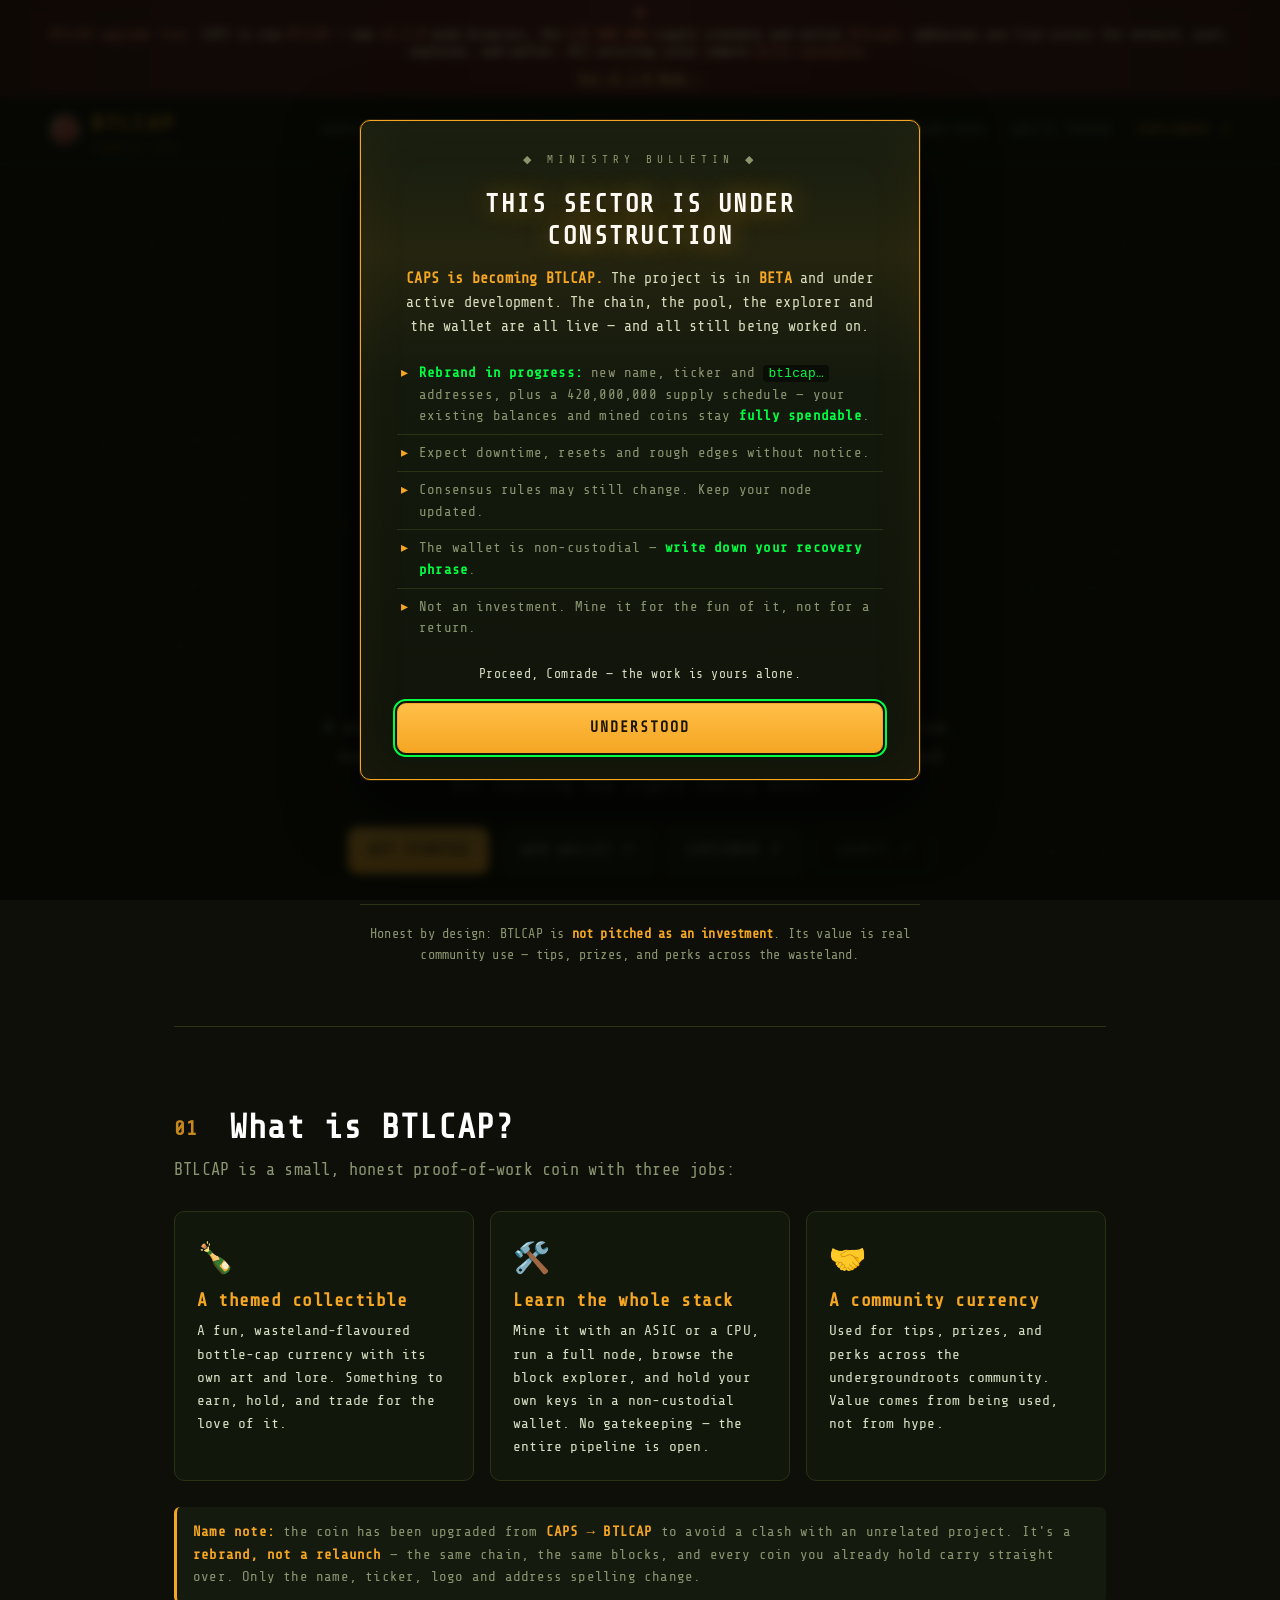
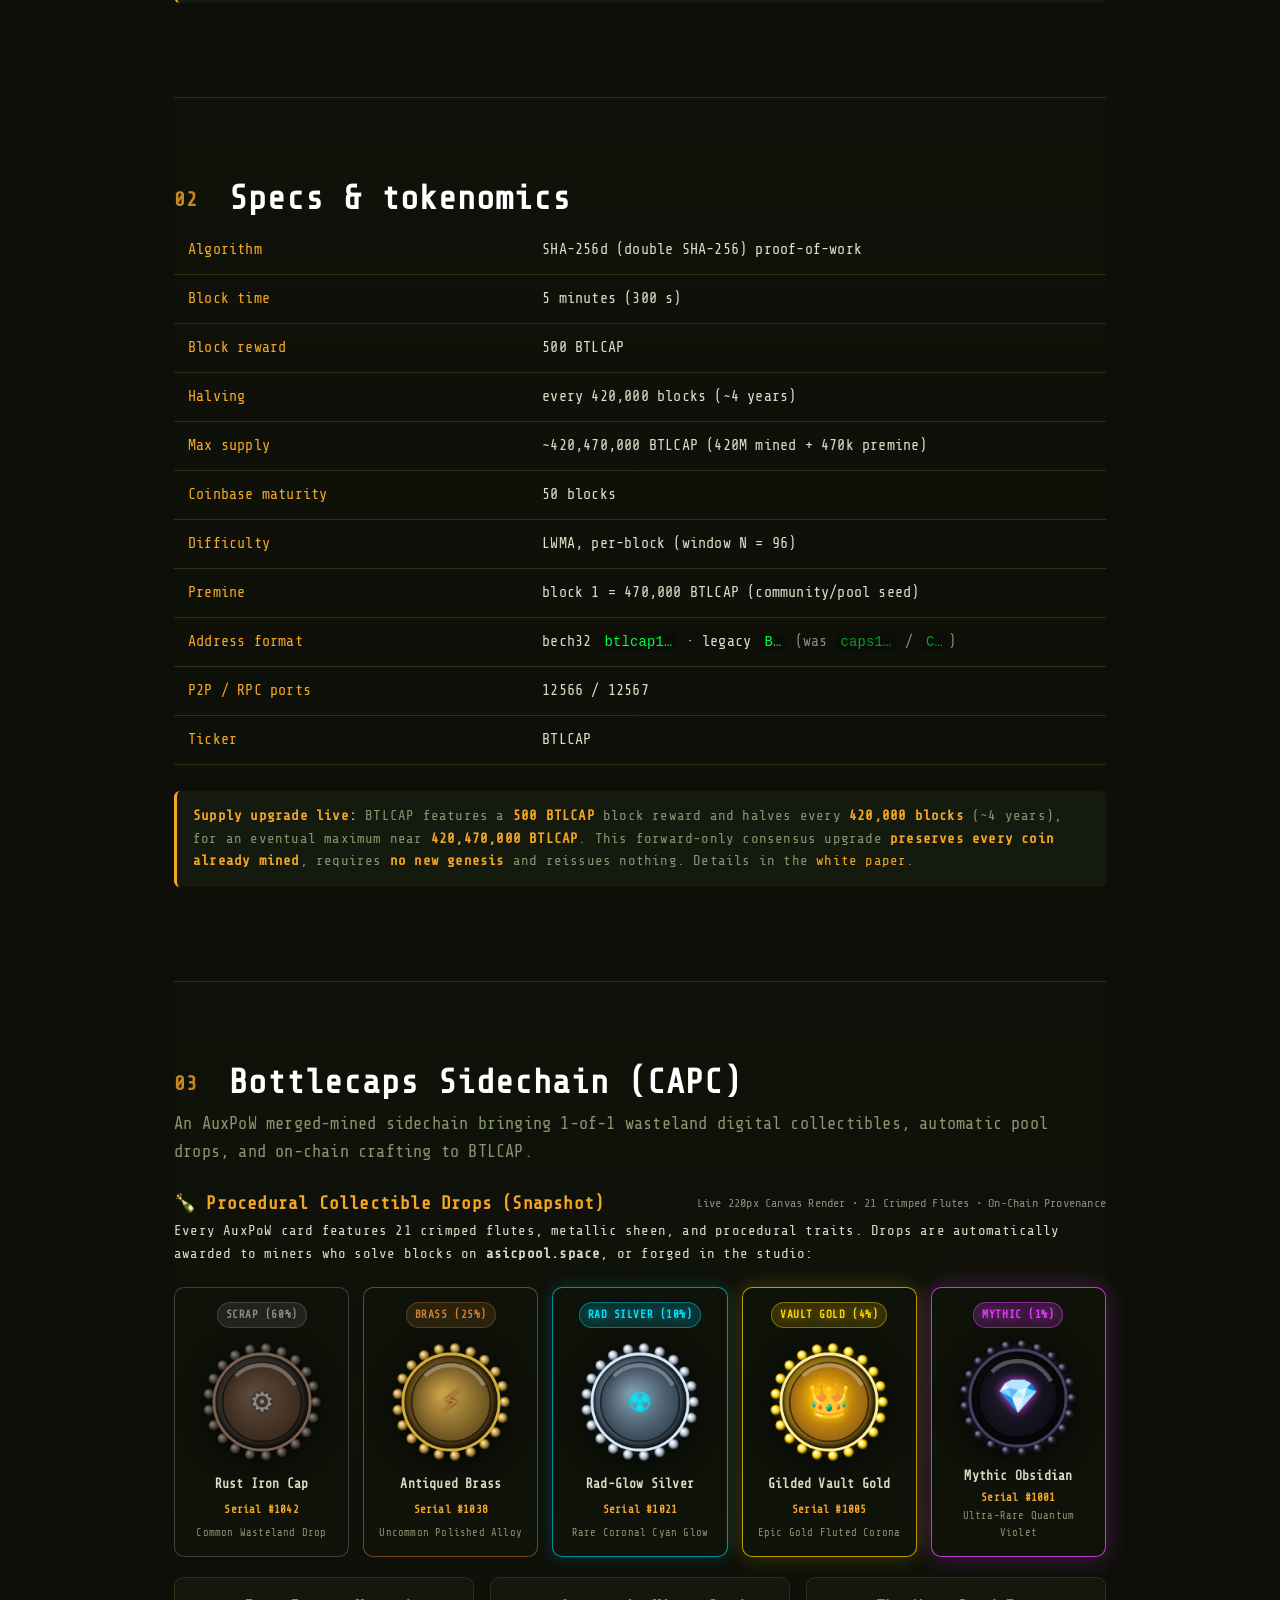
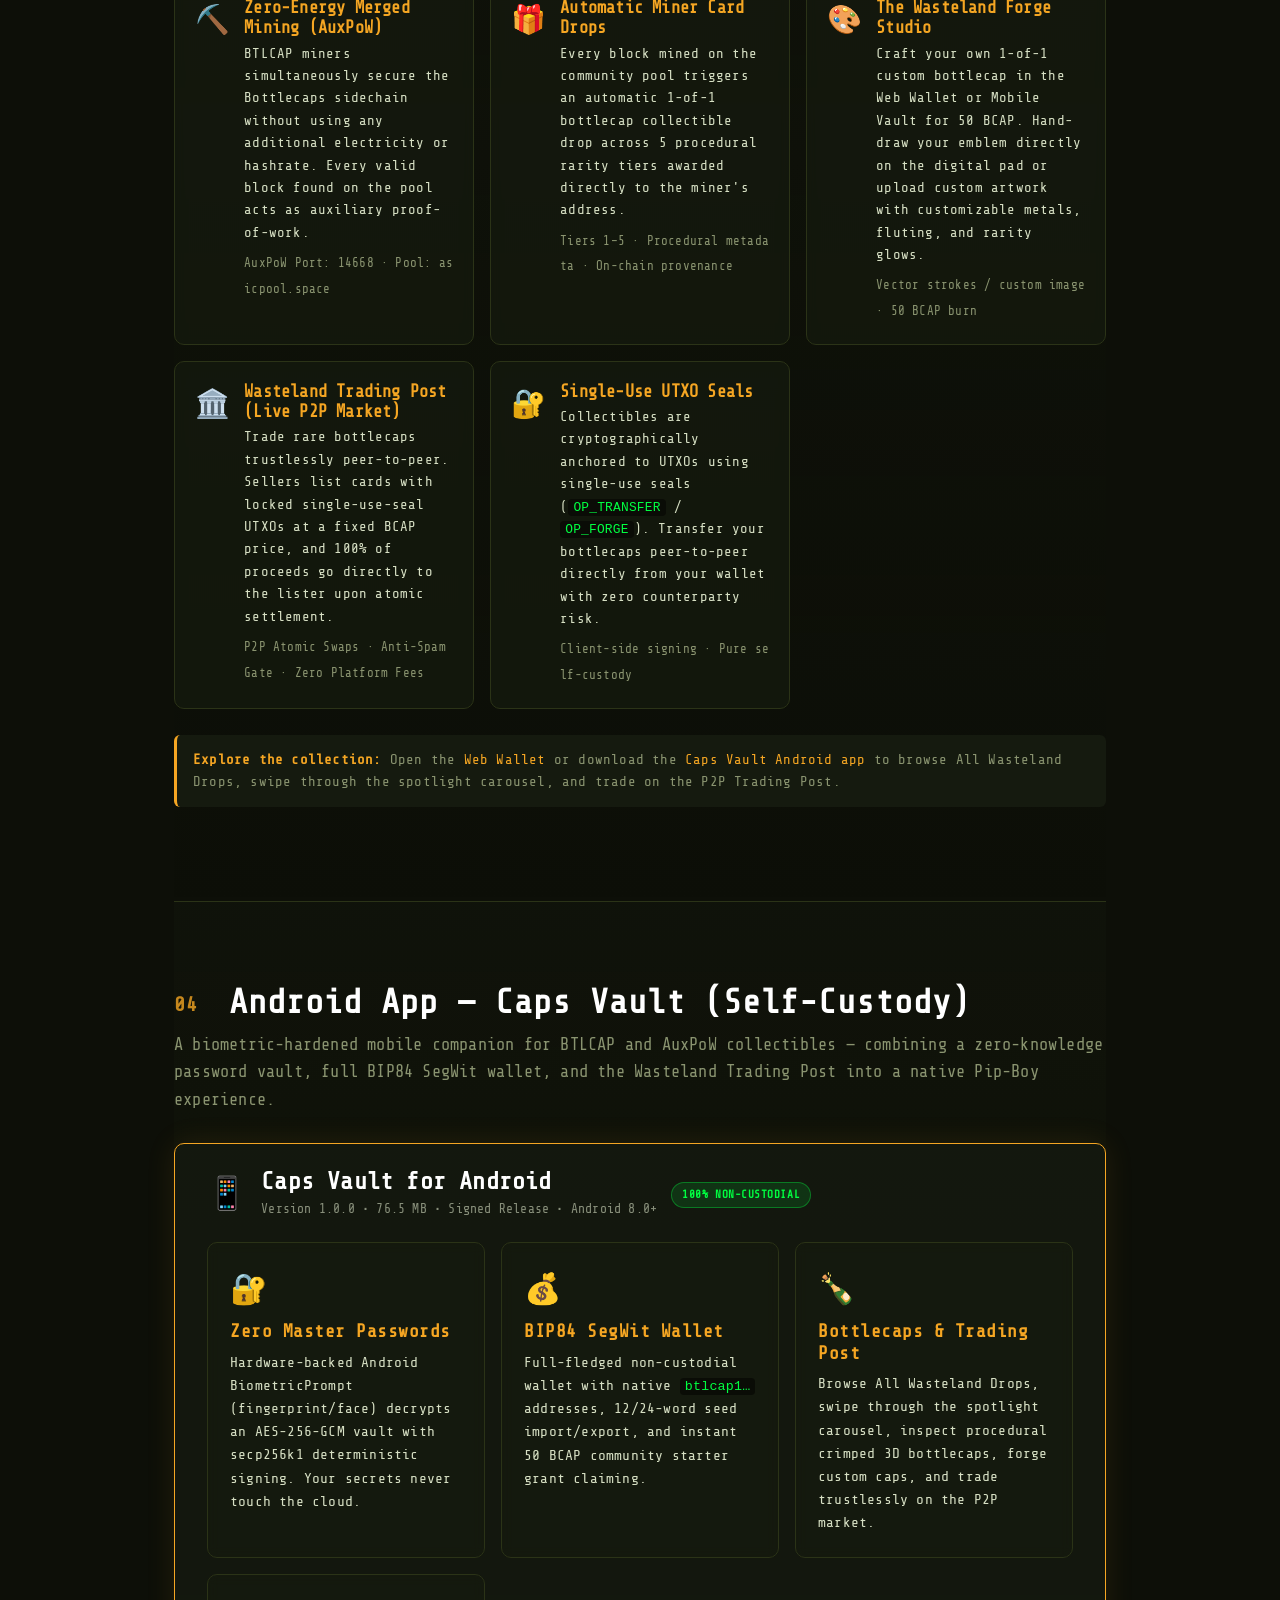
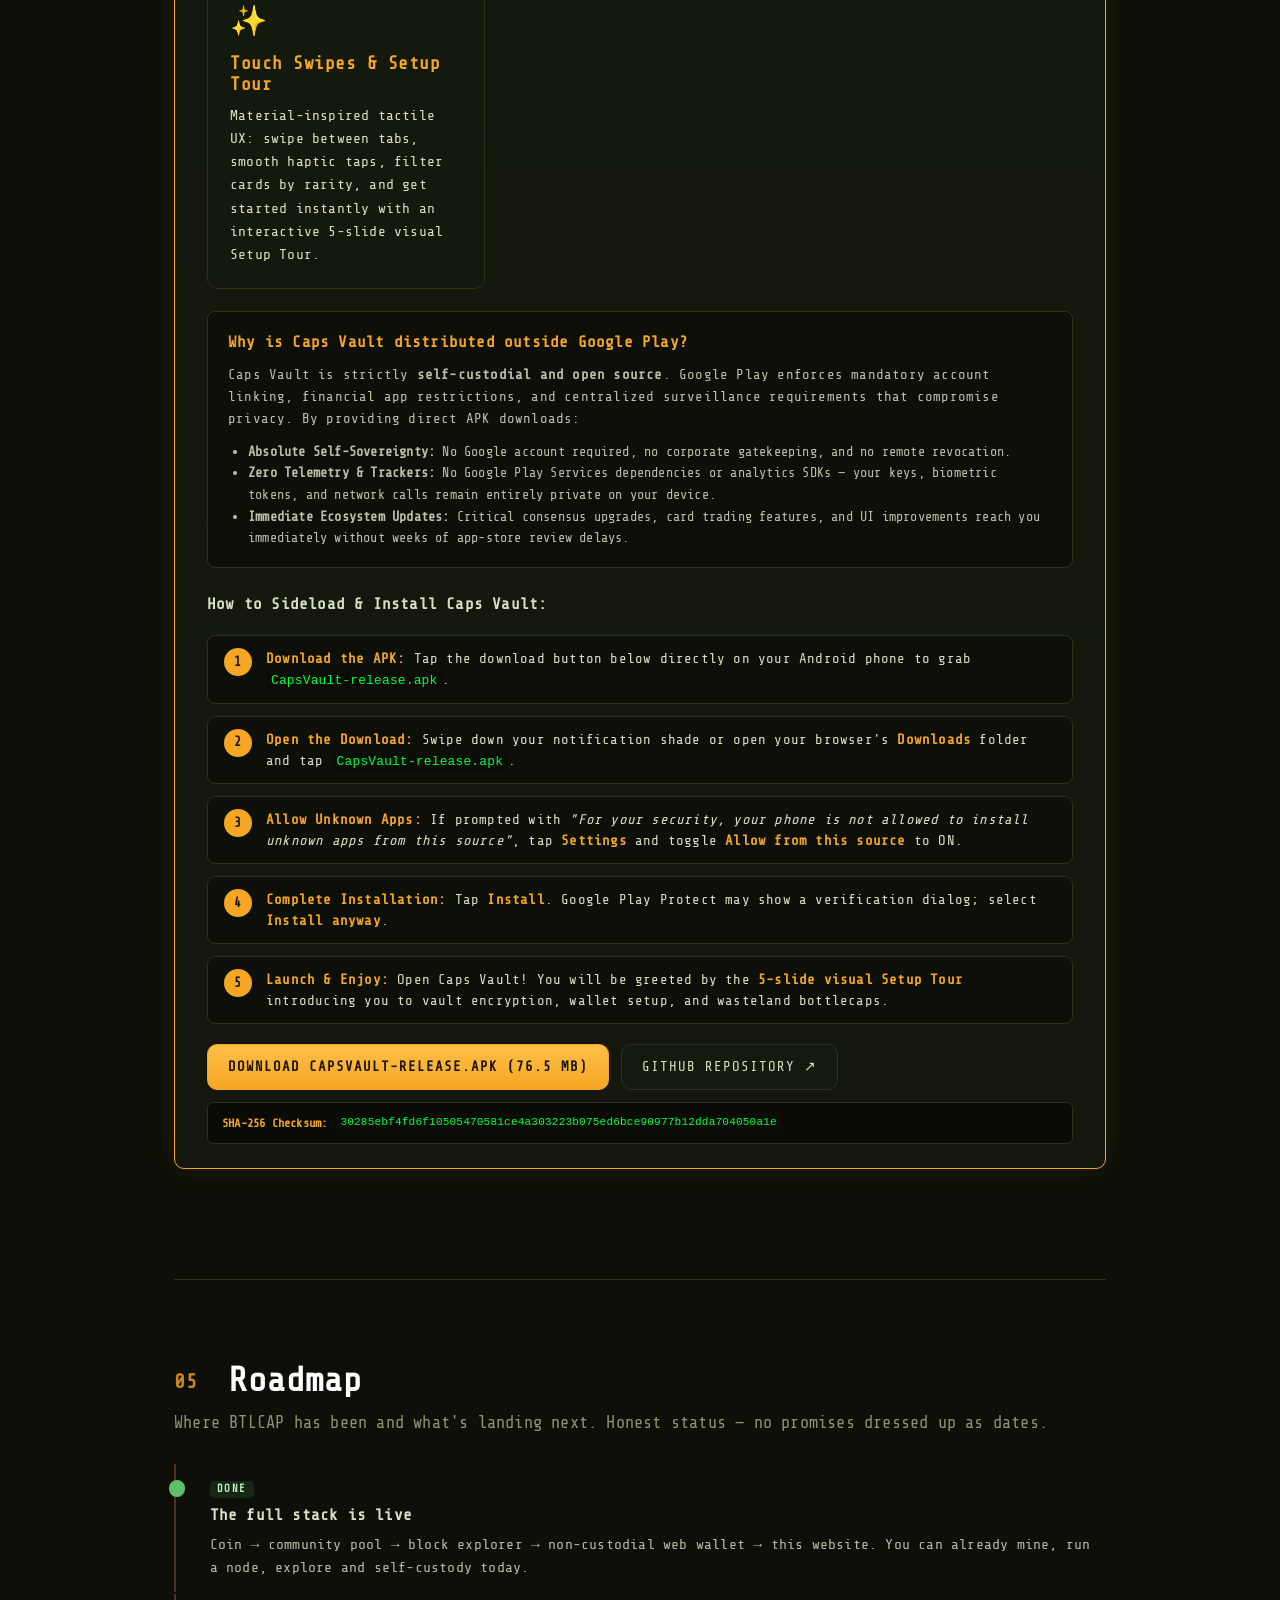
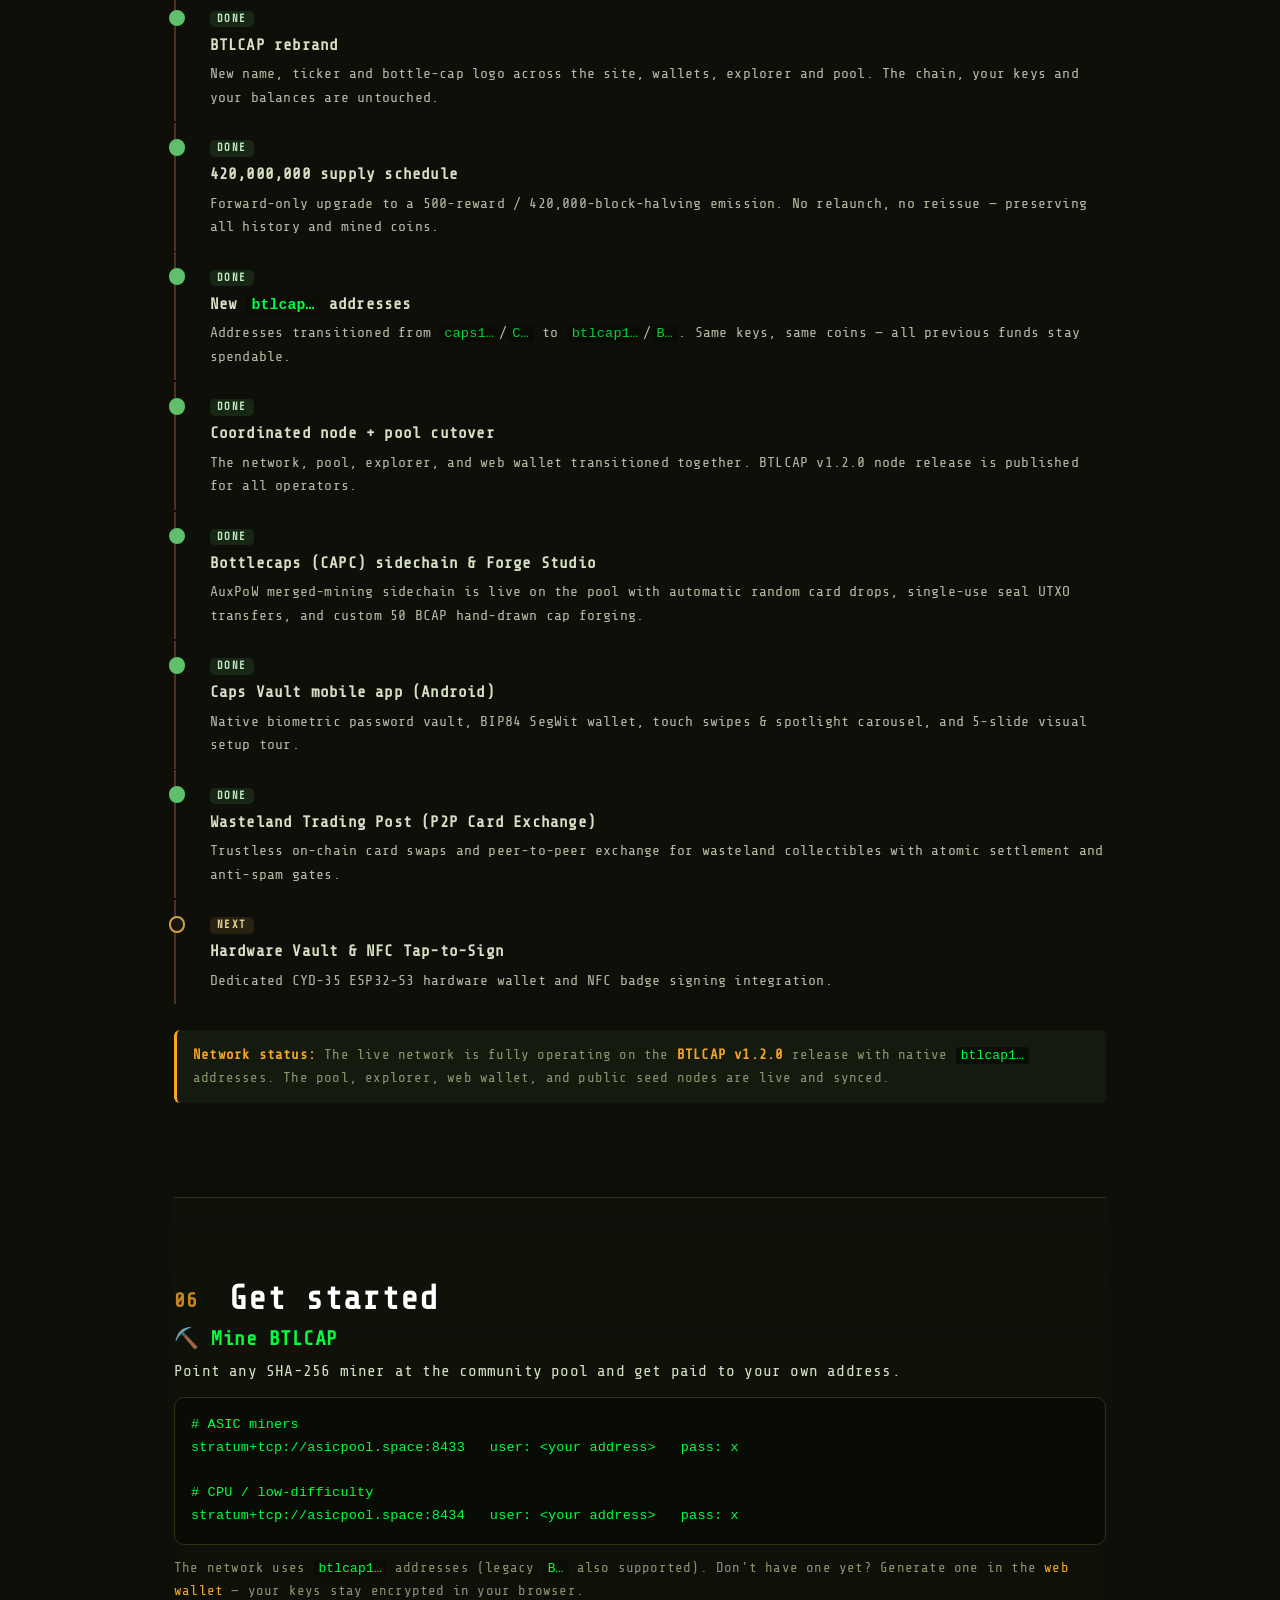
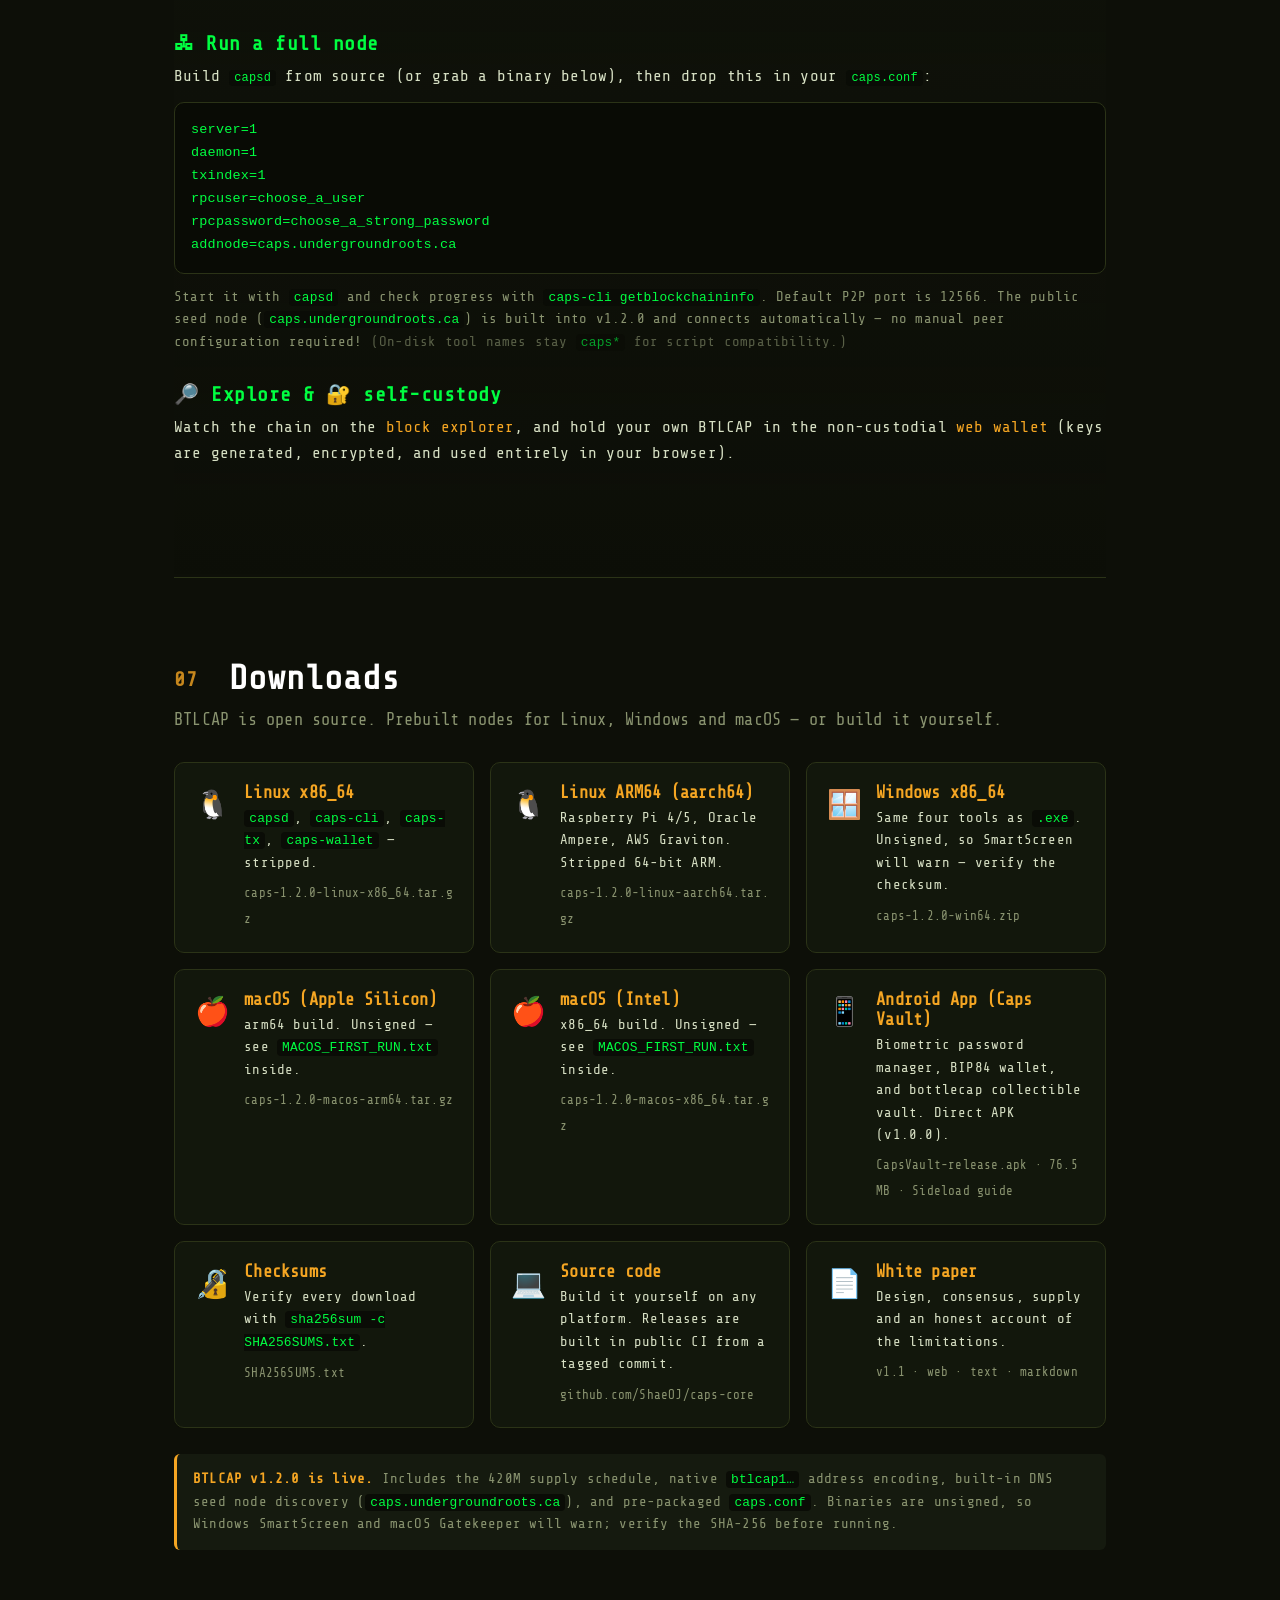
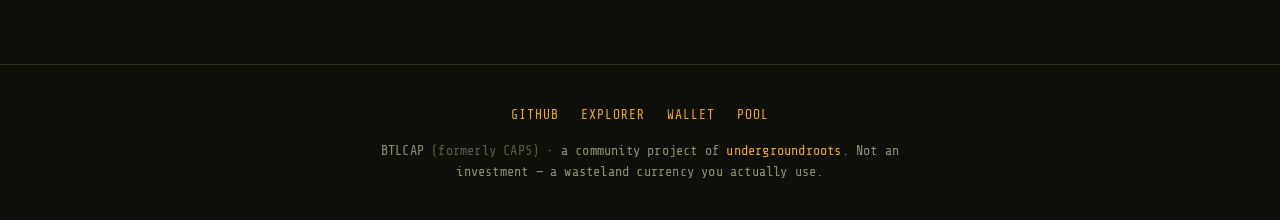
==== commit e050d43c: "Add Linux ARM64 (aarch64) node download" ====
--- a/index.html
+++ b/index.html
@@ -389,6 +389,10 @@
         <div class="dl-ico">🐧</div>
         <div><h3>Linux x86_64</h3><p><code>capsd</code>, <code>caps-cli</code>, <code>caps-tx</code>, <code>caps-wallet</code> — stripped.</p><span class="dl-meta">caps-1.2.0-linux-x86_64.tar.gz</span></div>
       </a>
+      <a class="dl" href="https://github.com/ShaeOJ/caps-core/releases/download/v1.2.0/caps-1.2.0-linux-aarch64.tar.gz">
+        <div class="dl-ico">🐧</div>
+        <div><h3>Linux ARM64 (aarch64)</h3><p>Raspberry Pi 4/5, Oracle Ampere, AWS Graviton. Stripped 64-bit ARM.</p><span class="dl-meta">caps-1.2.0-linux-aarch64.tar.gz</span></div>
+      </a>
       <a class="dl" href="https://github.com/ShaeOJ/caps-core/releases/download/v1.2.0/caps-1.2.0-win64.zip">
         <div class="dl-ico">🪟</div>
         <div><h3>Windows x86_64</h3><p>Same four tools as <code>.exe</code>. Unsigned, so SmartScreen will warn — verify the checksum.</p><span class="dl-meta">caps-1.2.0-win64.zip</span></div>
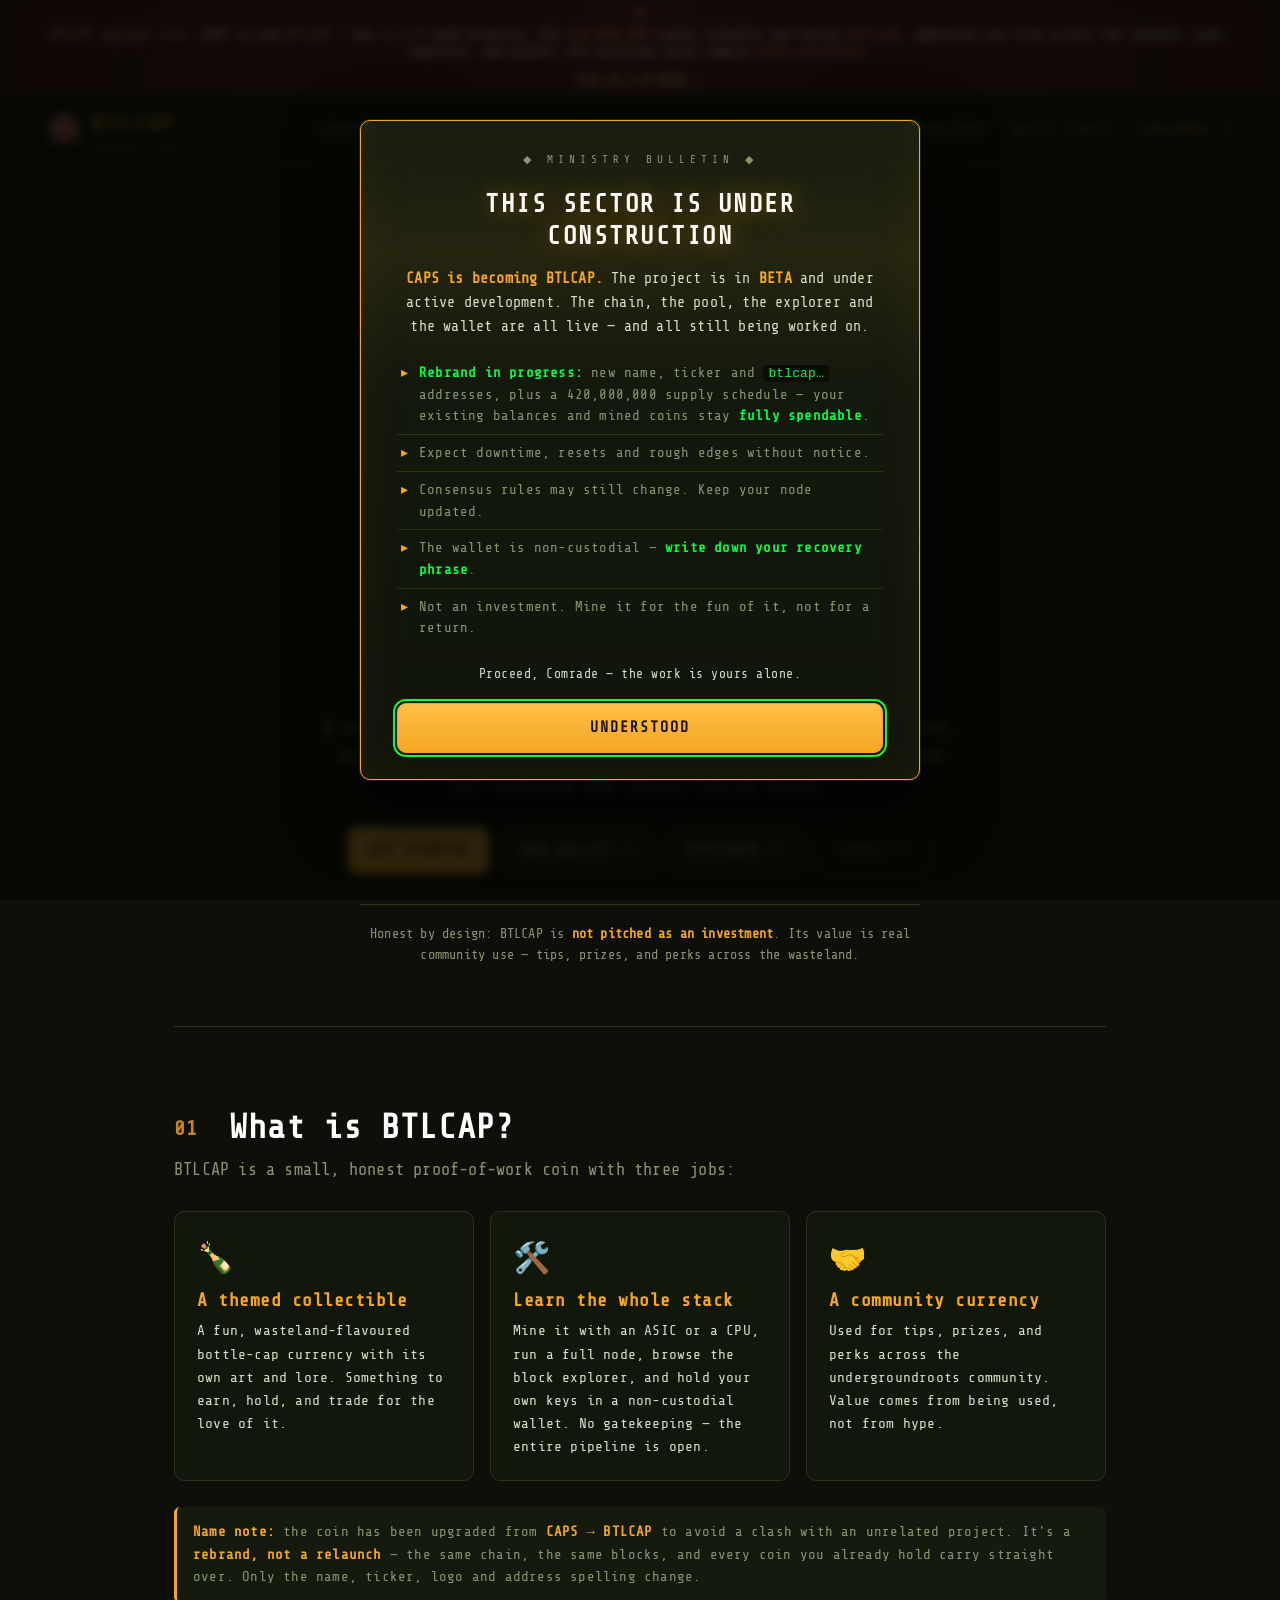
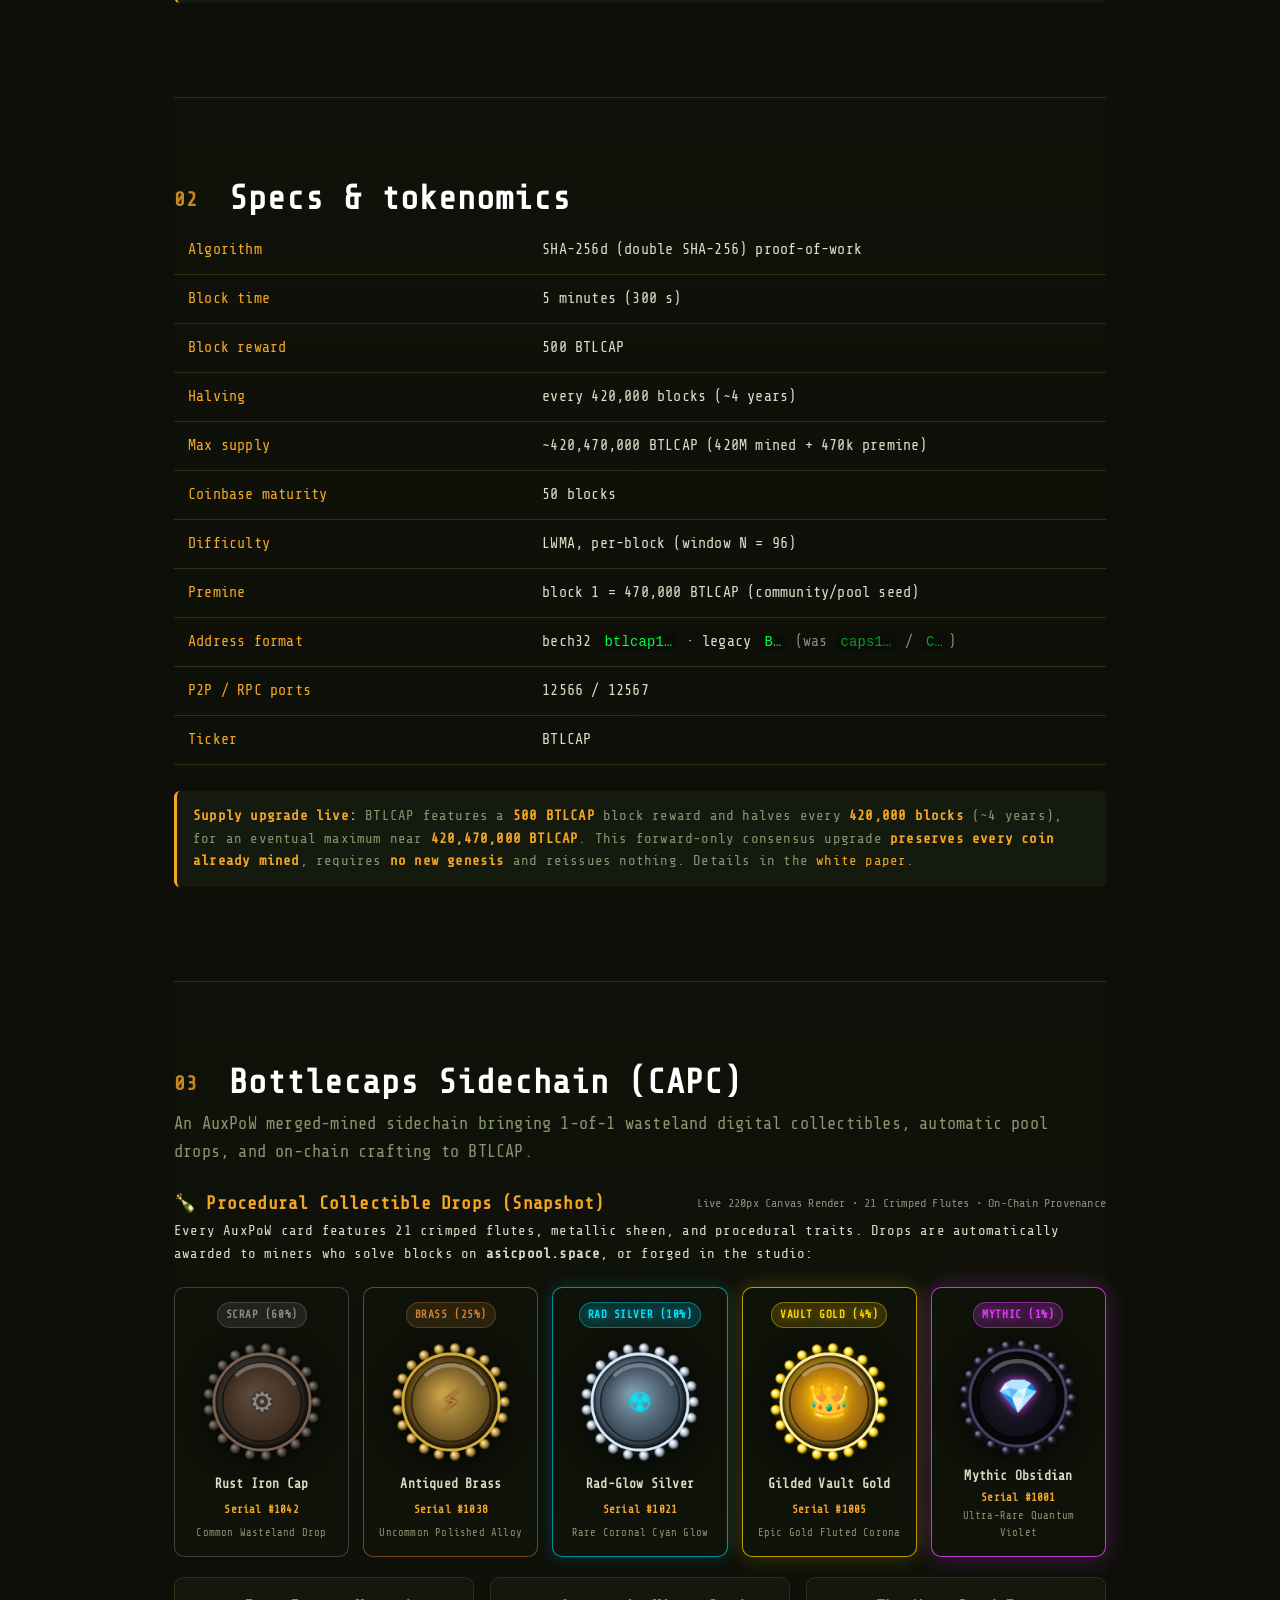
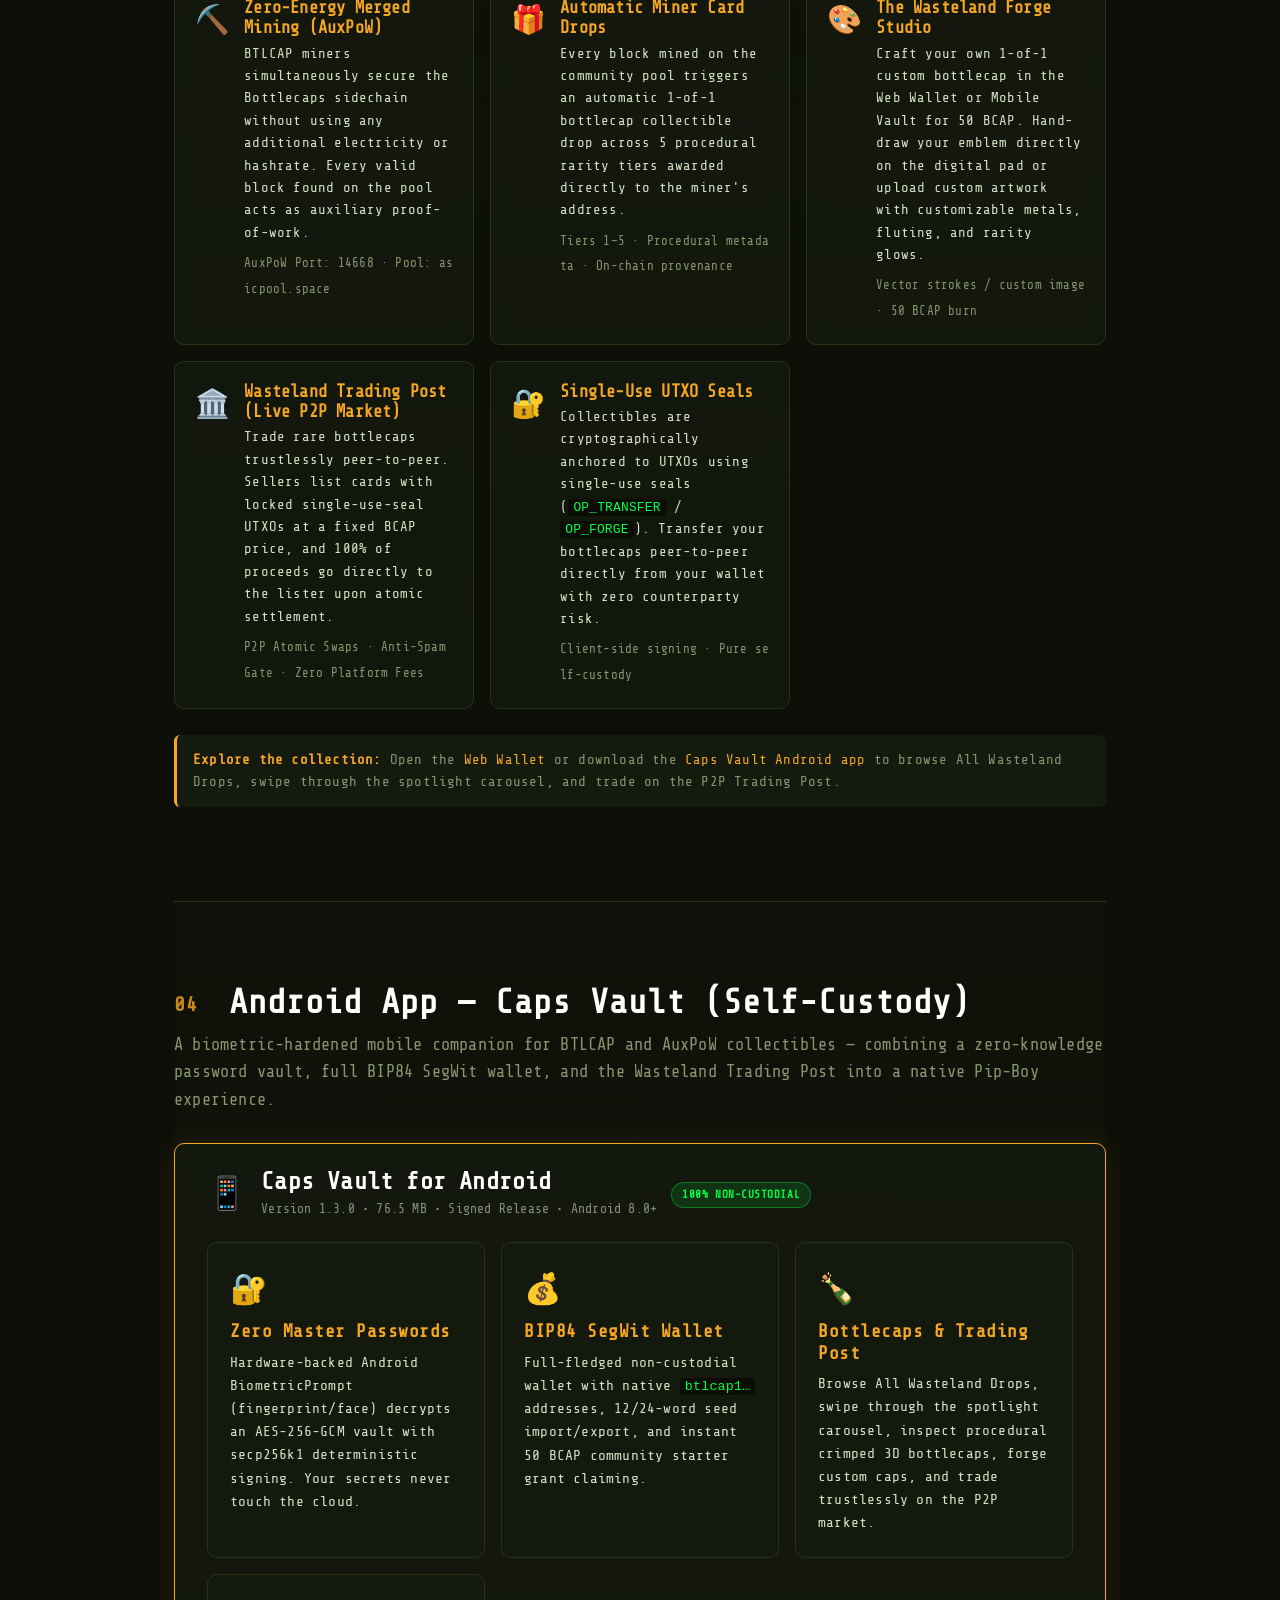
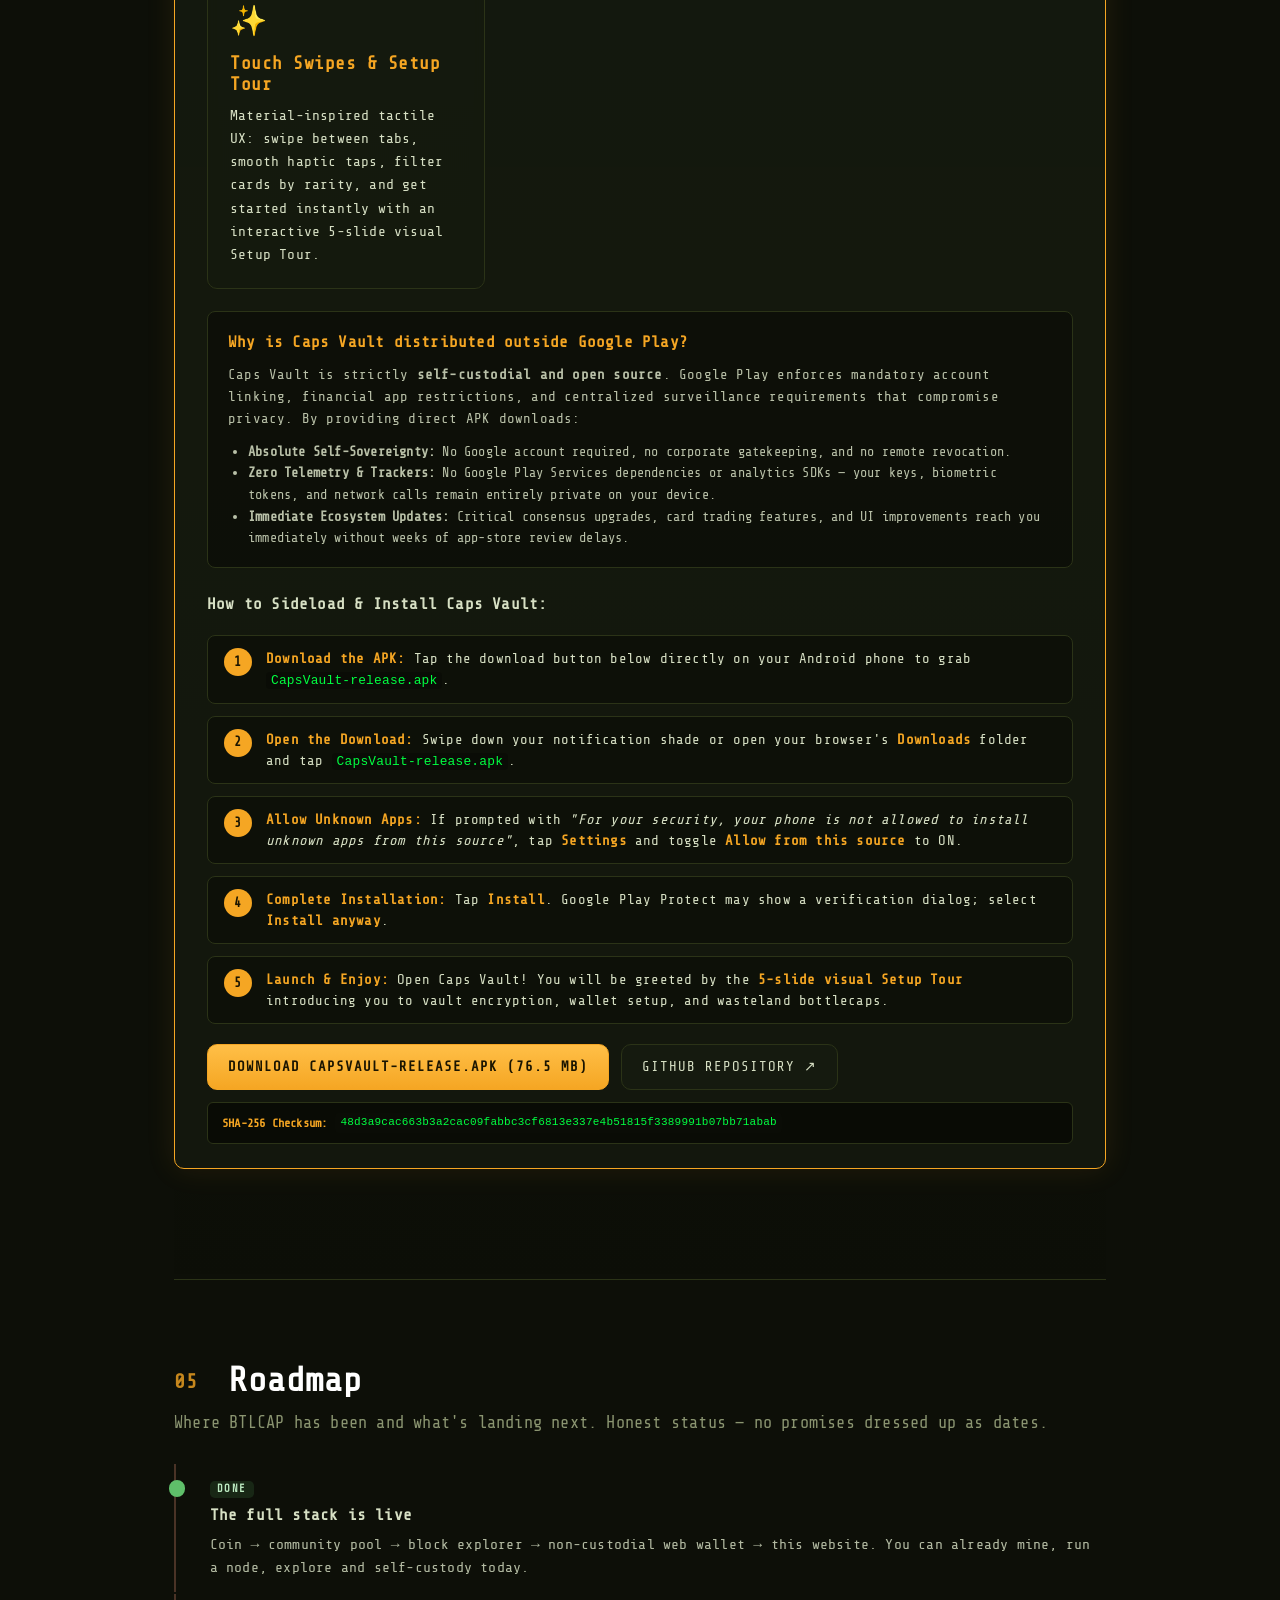
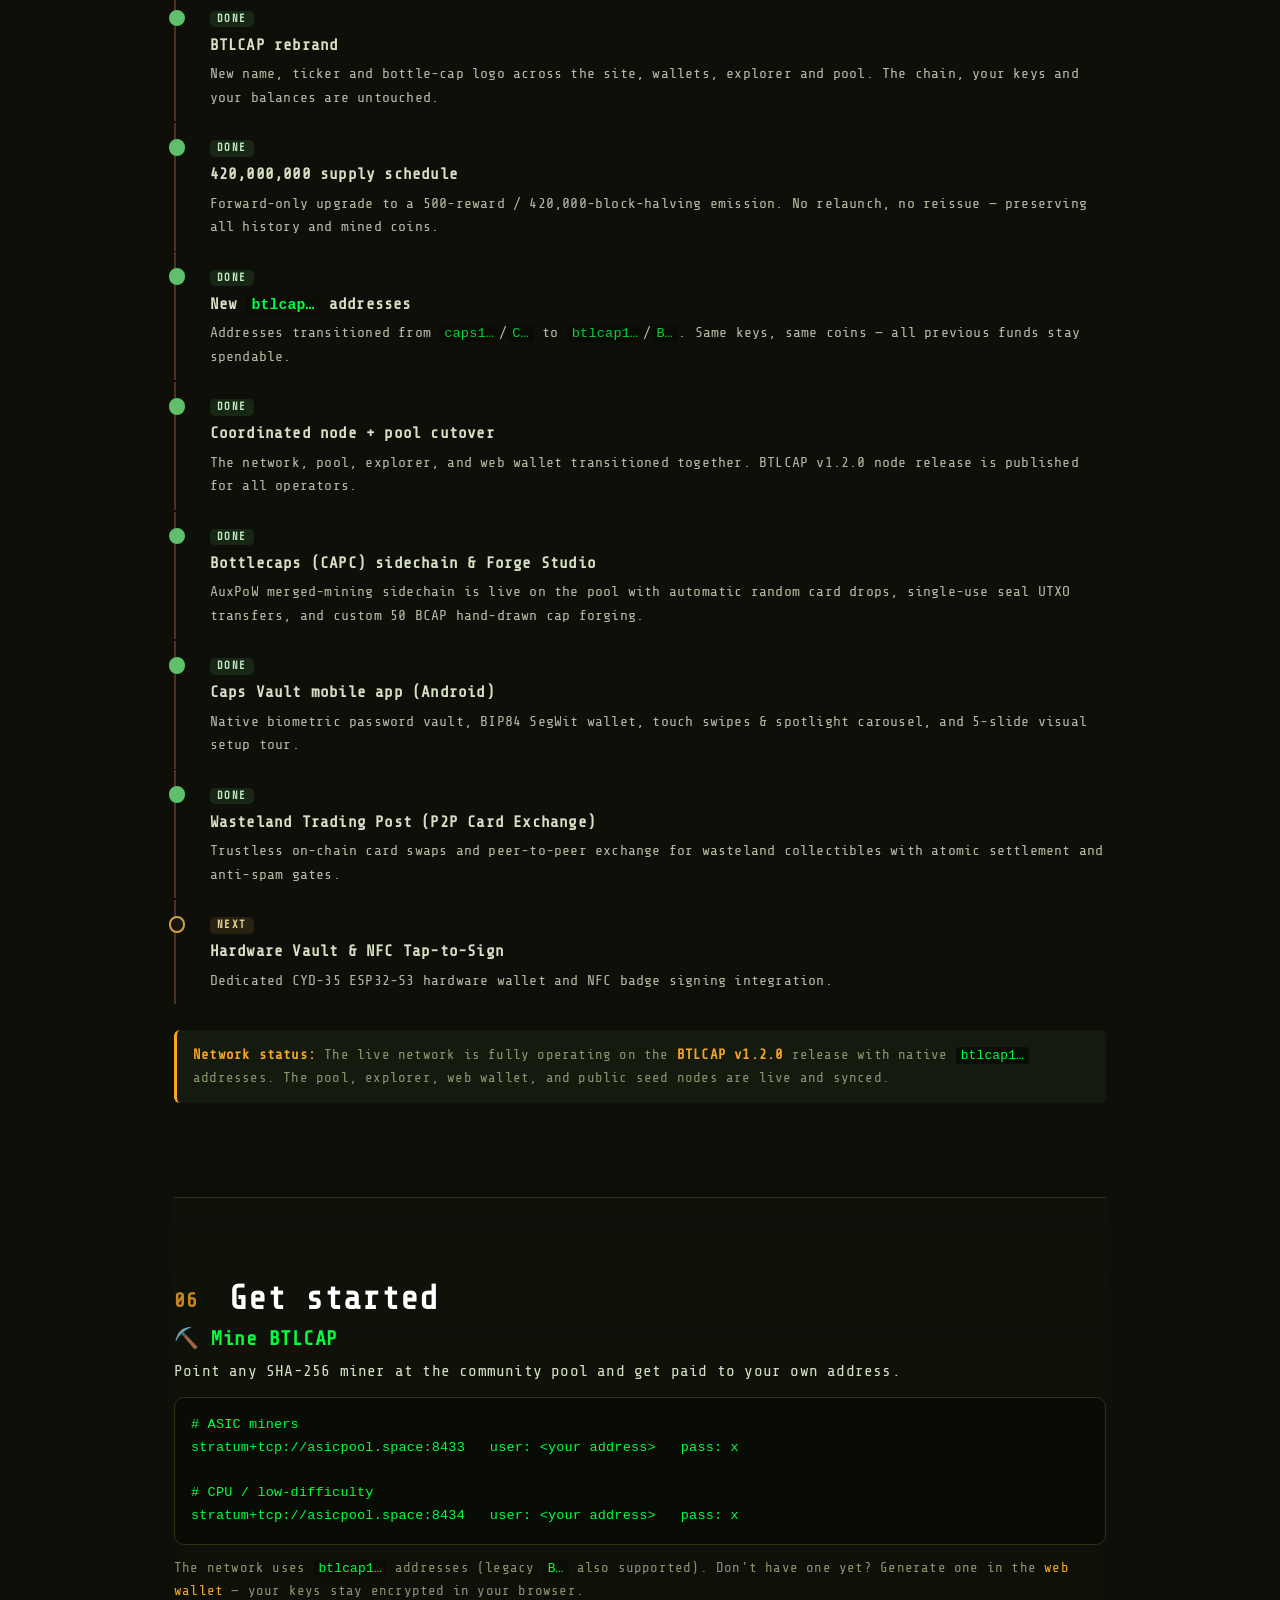
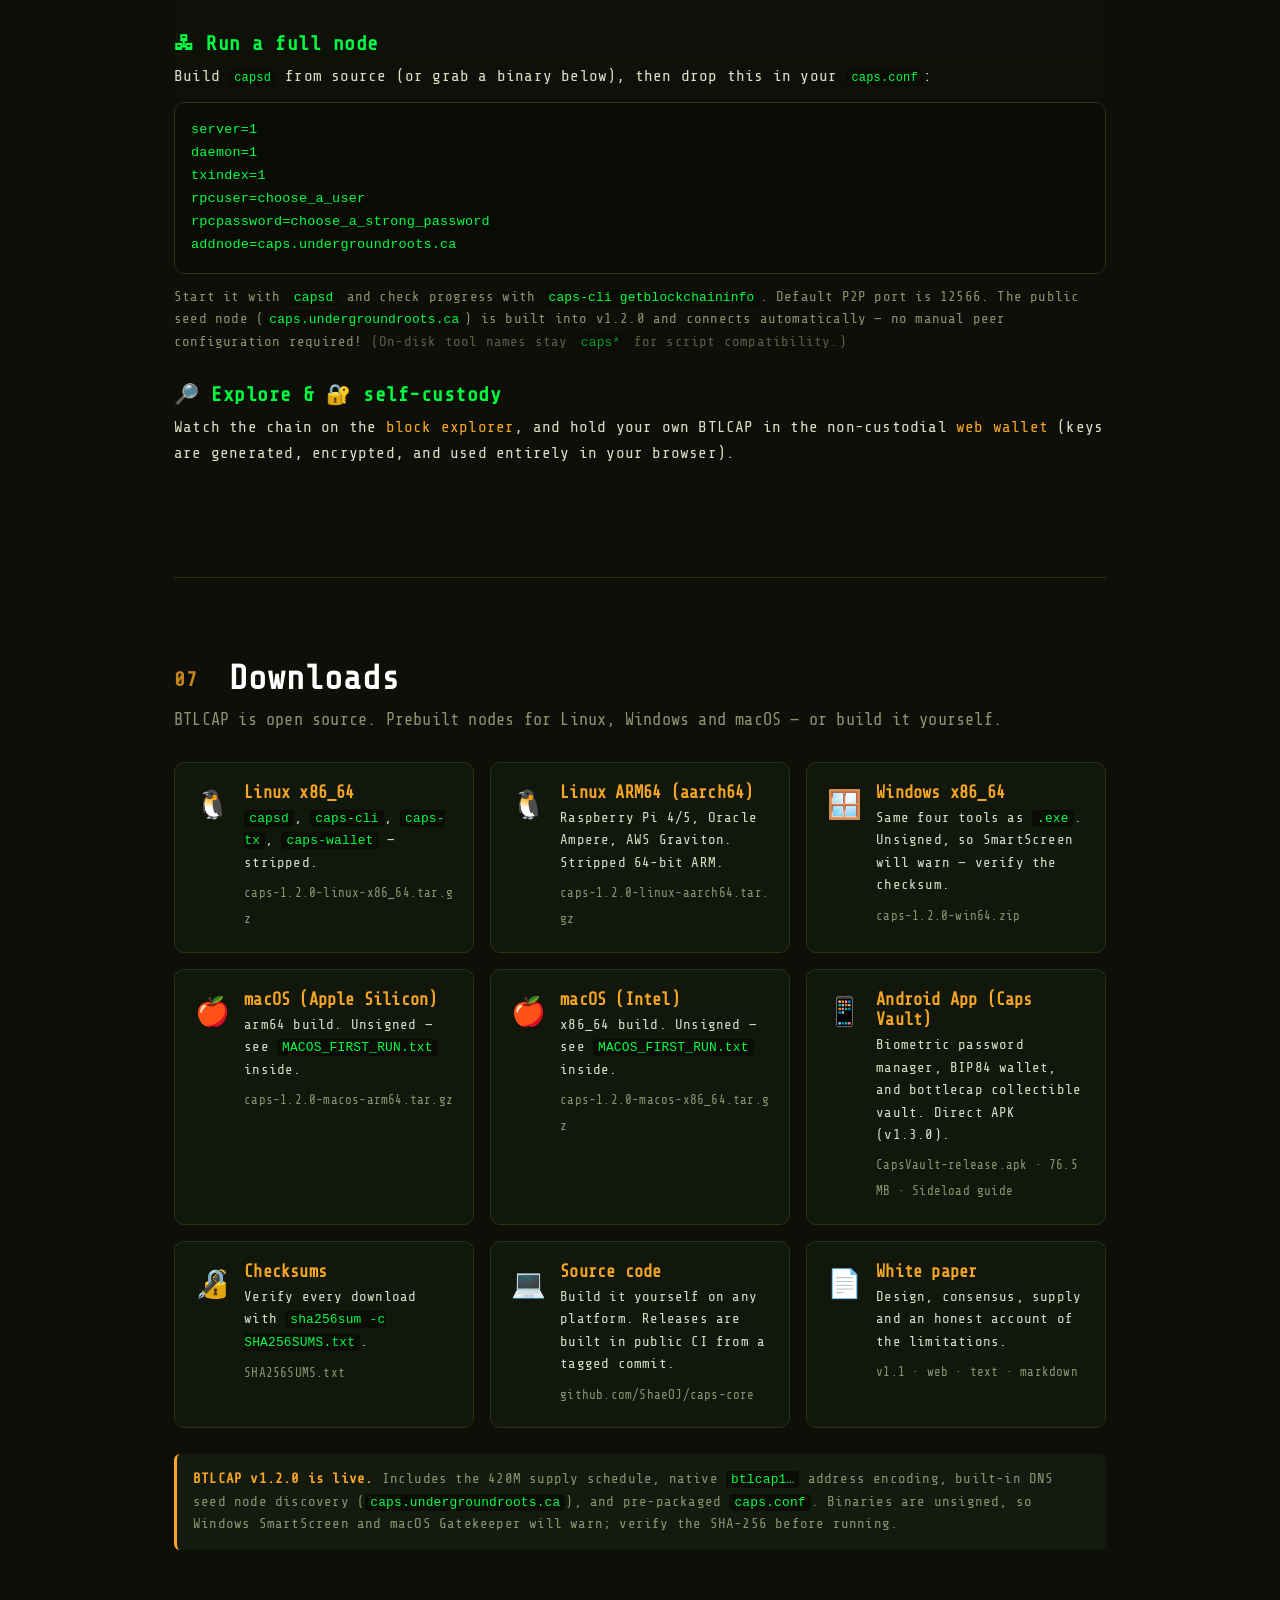
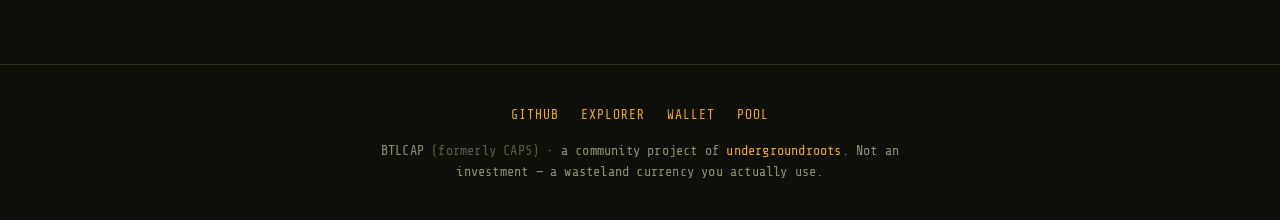
==== commit 763963a2: "update(android): bump Caps Vault release to v1.3.0 and update SHA-256" ====
--- a/index.html
+++ b/index.html
@@ -245,7 +245,7 @@
         <span style="font-size:32px;">📱</span>
         <div>
           <h3>Caps Vault for Android</h3>
-          <span class="muted" style="font-size:13px;">Version 1.0.0 &bull; 76.5 MB &bull; Signed Release &bull; Android 8.0+</span>
+          <span class="muted" style="font-size:13px;">Version 1.3.0 &bull; 76.5 MB &bull; Signed Release &bull; Android 8.0+</span>
         </div>
         <span class="android-tag">100% NON-CUSTODIAL</span>
       </div>
@@ -326,7 +326,7 @@
 
       <div class="sha-box">
         <span style="color:var(--amber); font-weight:700;">SHA-256 Checksum:</span>
-        <code>30285ebf4fd6f10505470581ce4a303223b075ed6bce90977b12dda704050a1e</code>
+        <code>48d3a9cac663b3a2cac09fabbc3cf6813e337e4b51815f3389991b07bb71abab</code>
       </div>
     </div>
   </section>
@@ -407,7 +407,7 @@
       </a>
       <a class="dl" href="/downloads/CapsVault-release.apk">
         <div class="dl-ico">📱</div>
-        <div><h3>Android App (Caps Vault)</h3><p>Biometric password manager, BIP84 wallet, and bottlecap collectible vault. Direct APK (v1.0.0).</p><span class="dl-meta">CapsVault-release.apk · 76.5 MB · Sideload guide</span></div>
+        <div><h3>Android App (Caps Vault)</h3><p>Biometric password manager, BIP84 wallet, and bottlecap collectible vault. Direct APK (v1.3.0).</p><span class="dl-meta">CapsVault-release.apk · 76.5 MB · Sideload guide</span></div>
       </a>
       <a class="dl" href="https://github.com/ShaeOJ/caps-core/releases/download/v1.2.0/SHA256SUMS.txt">
         <div class="dl-ico">🔏</div>
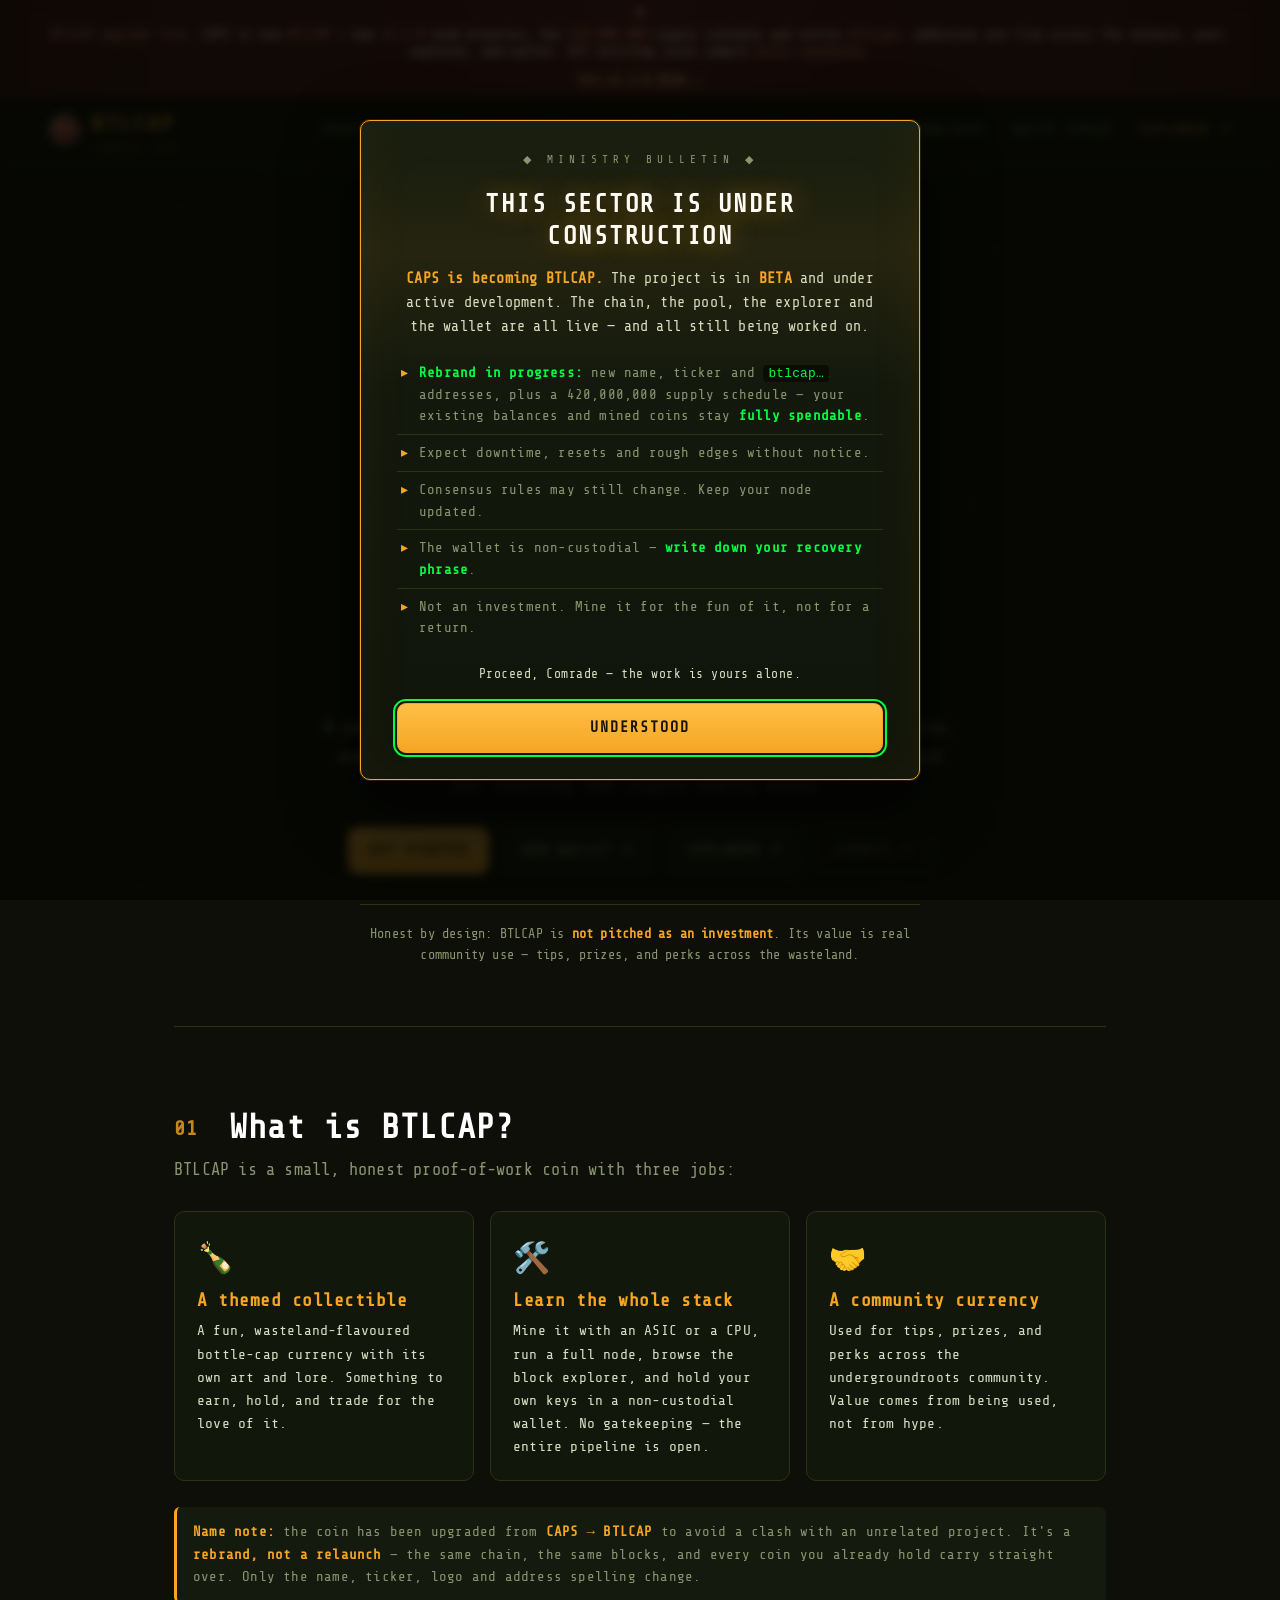
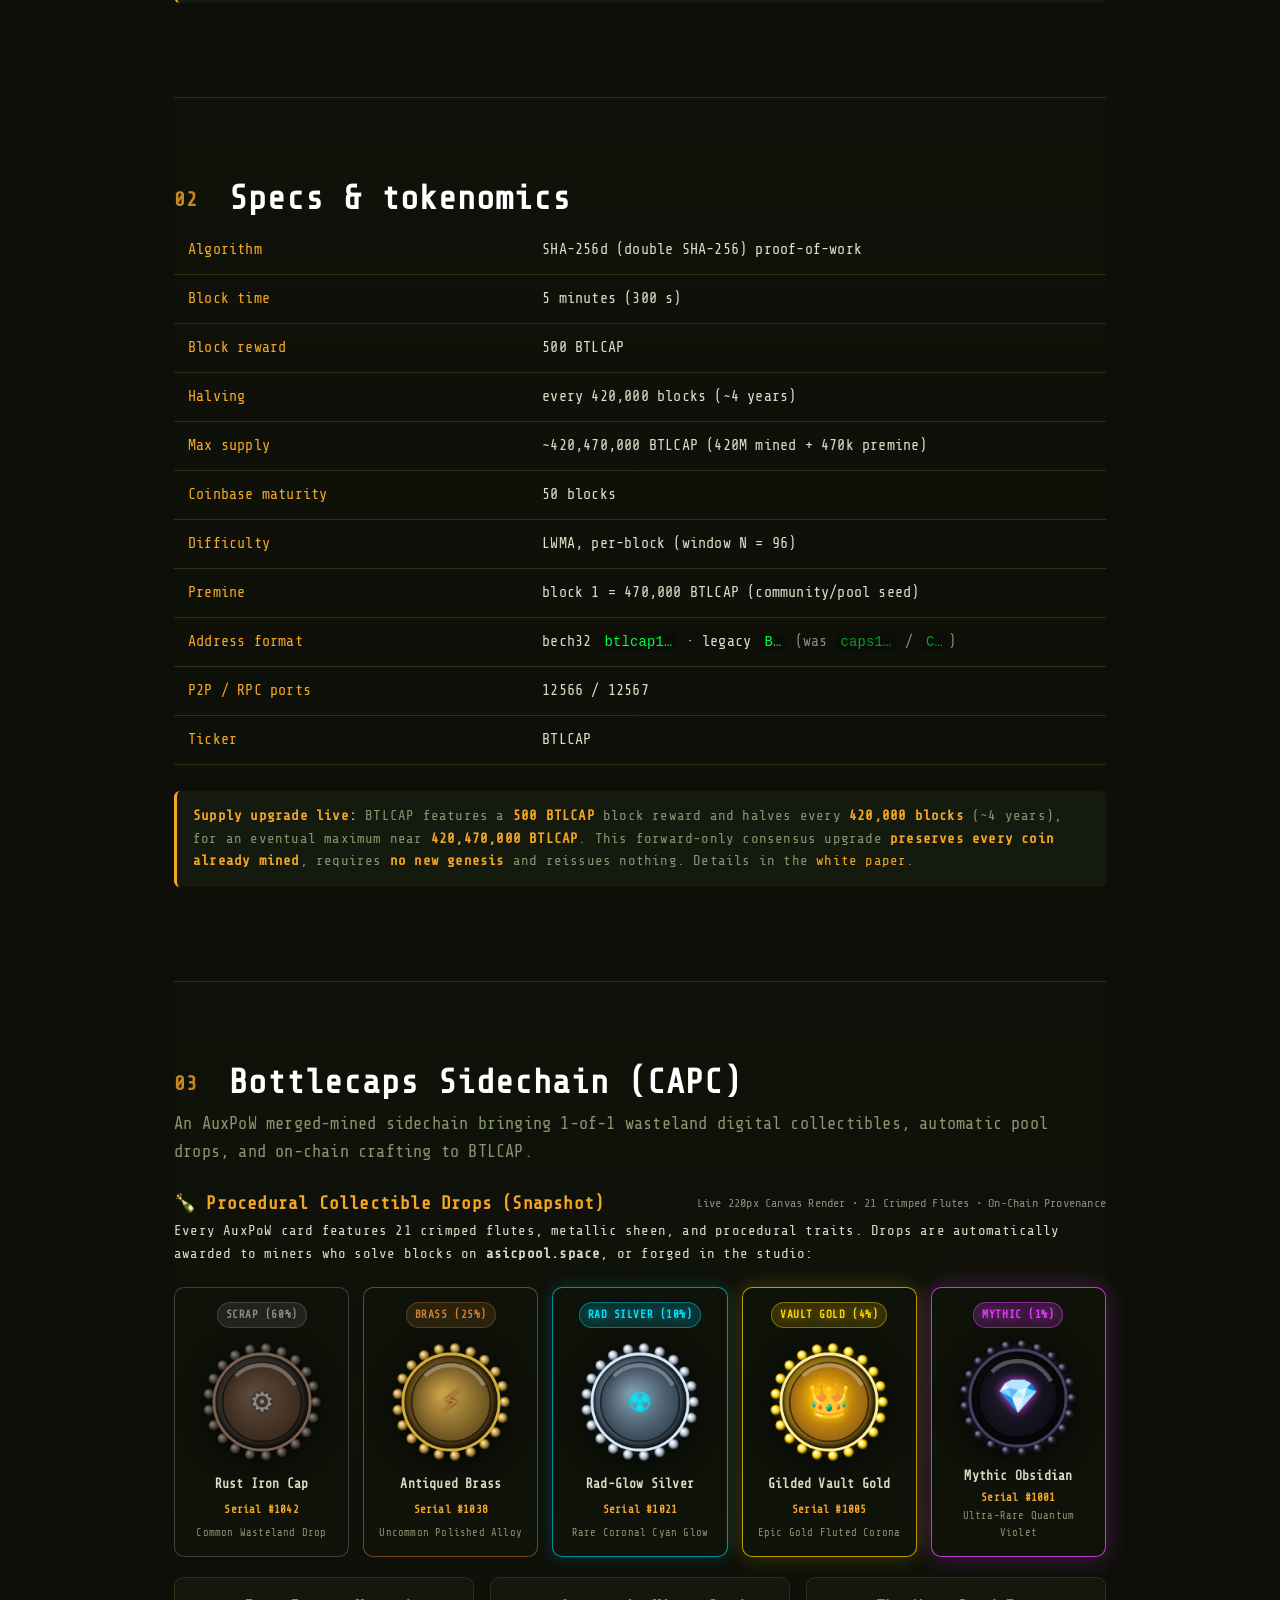
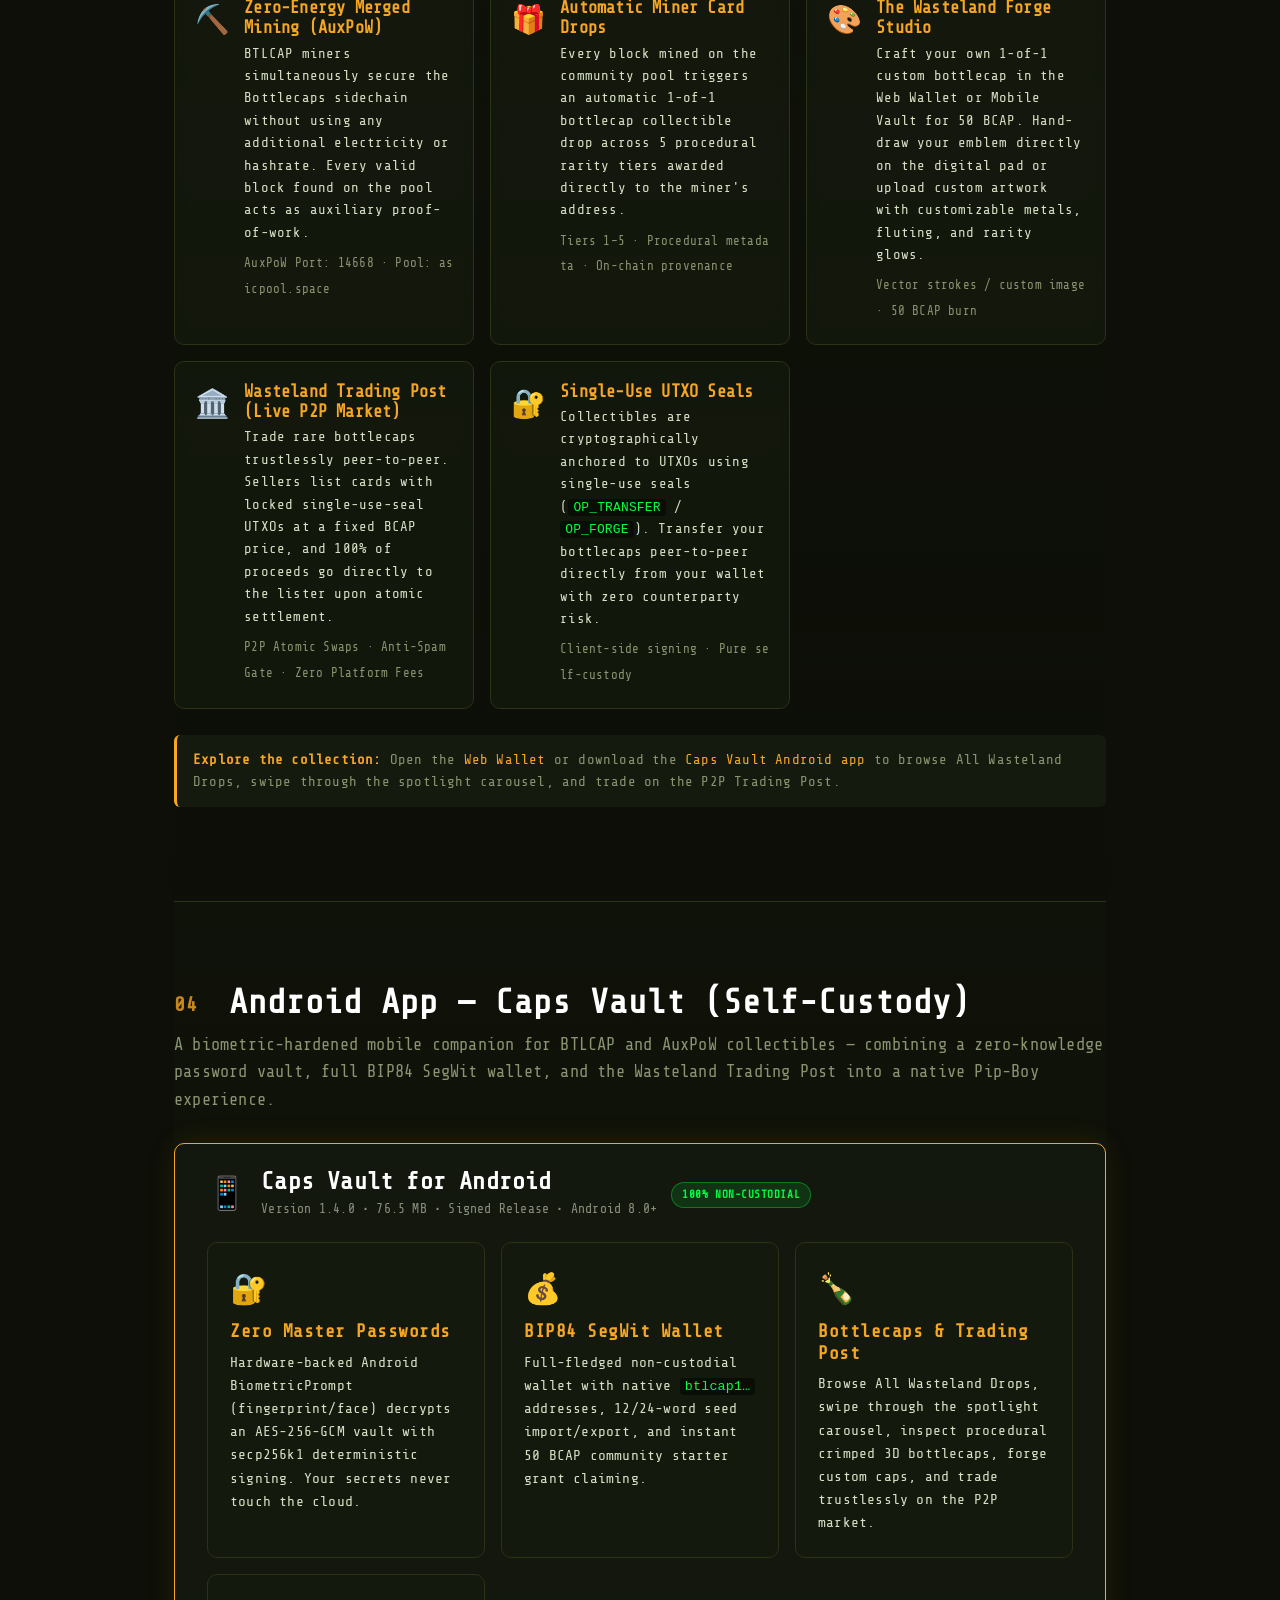
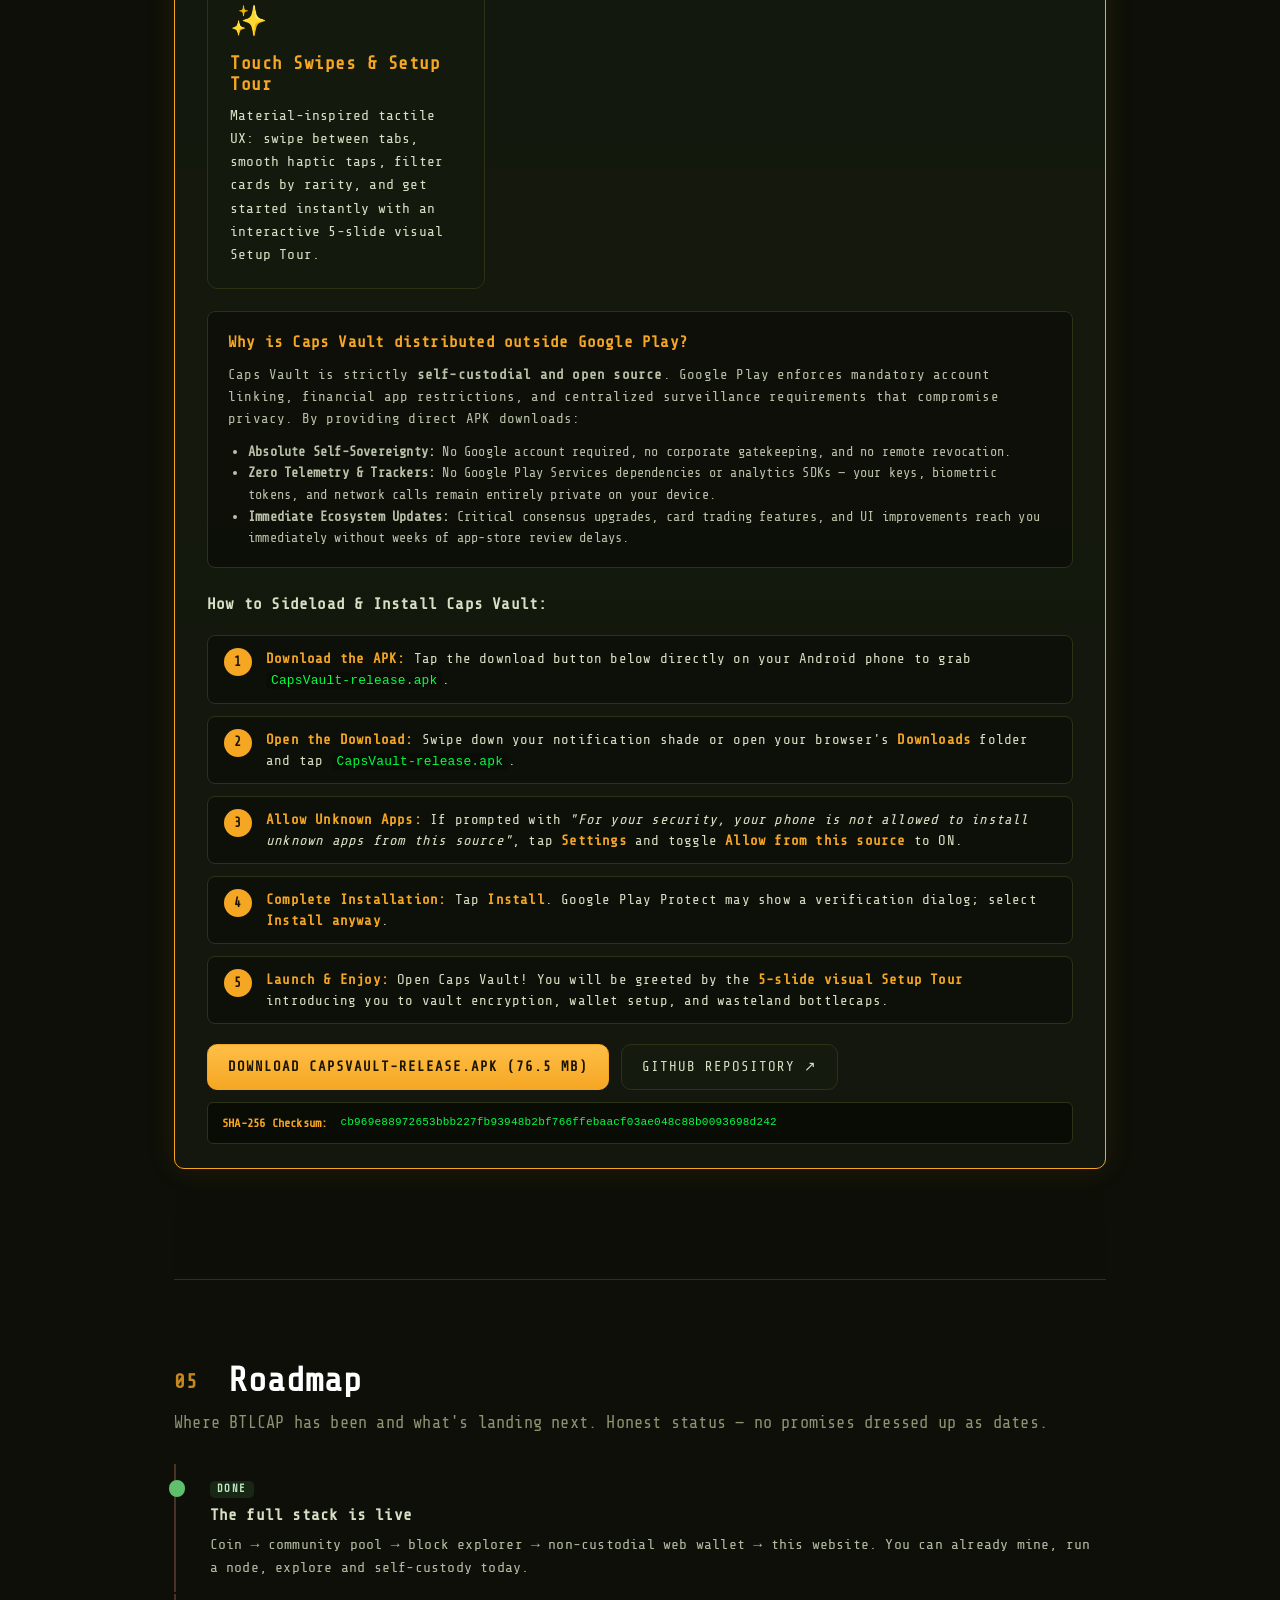
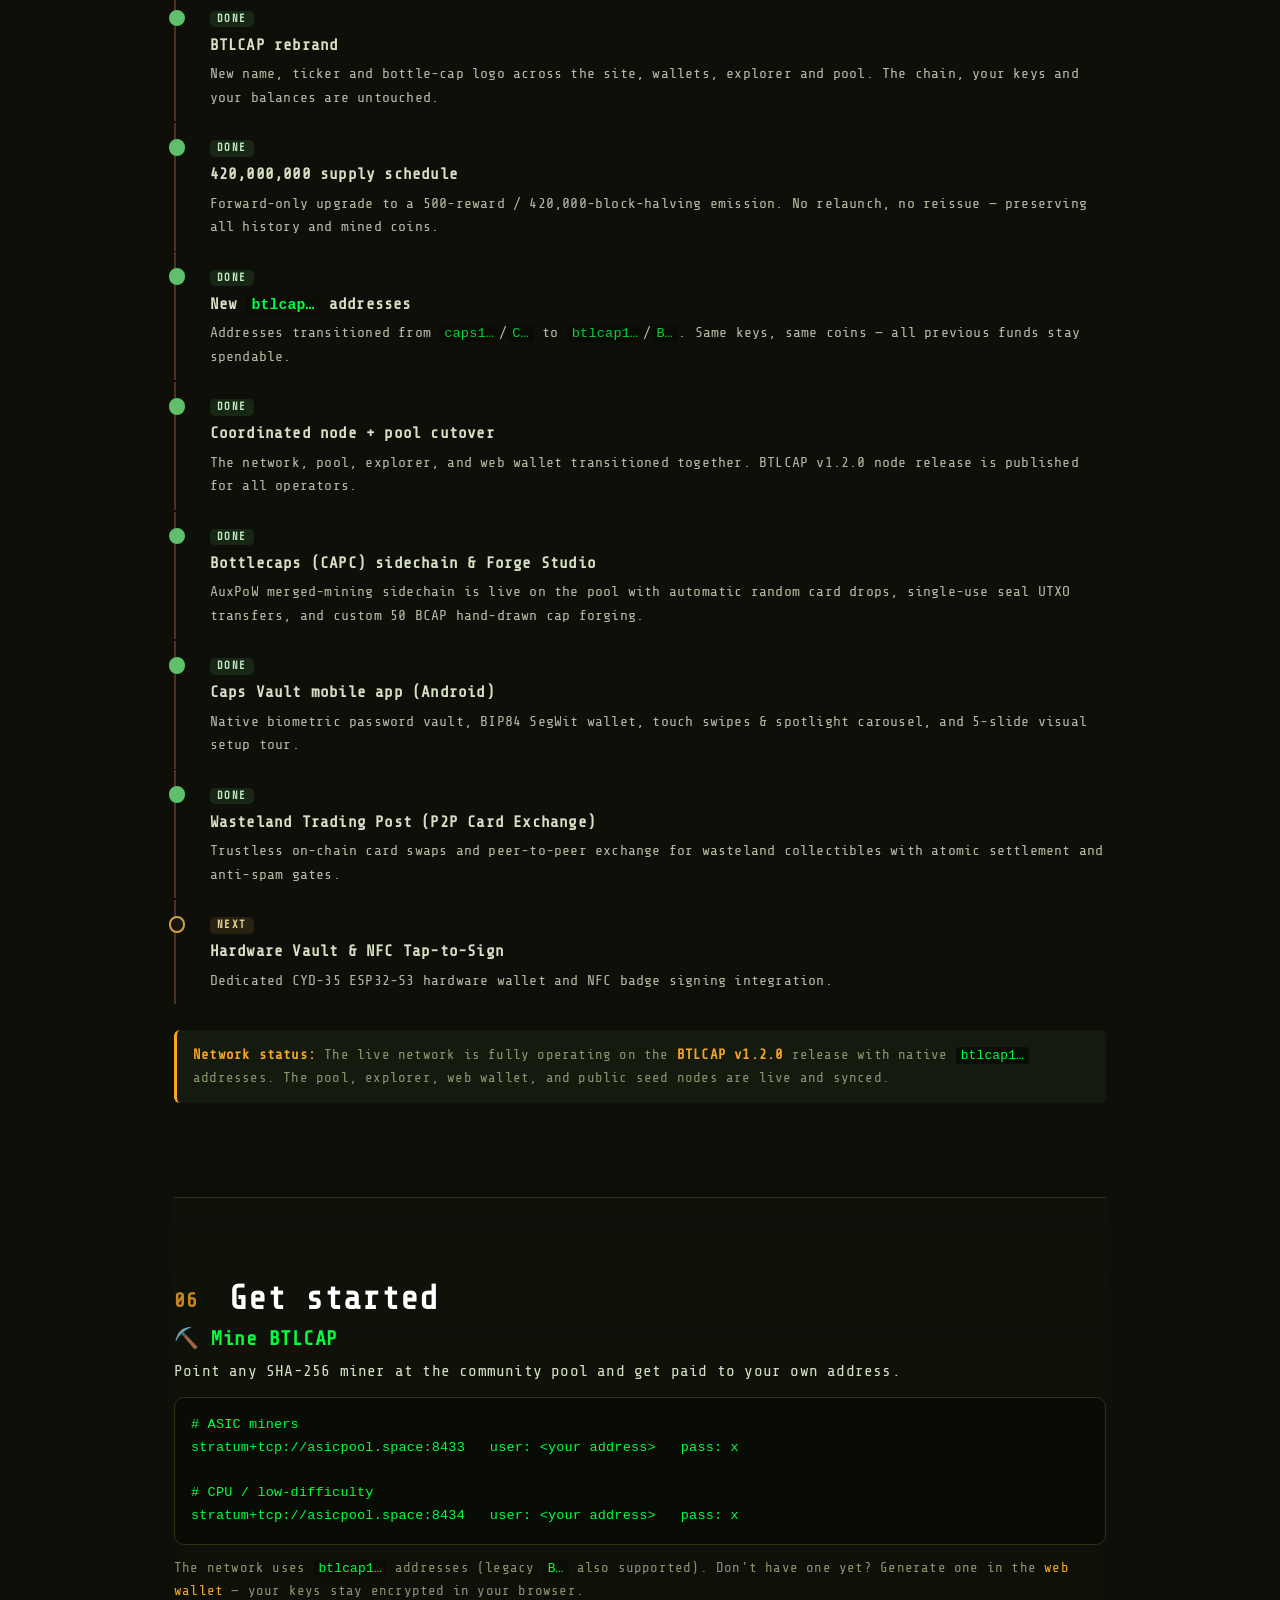
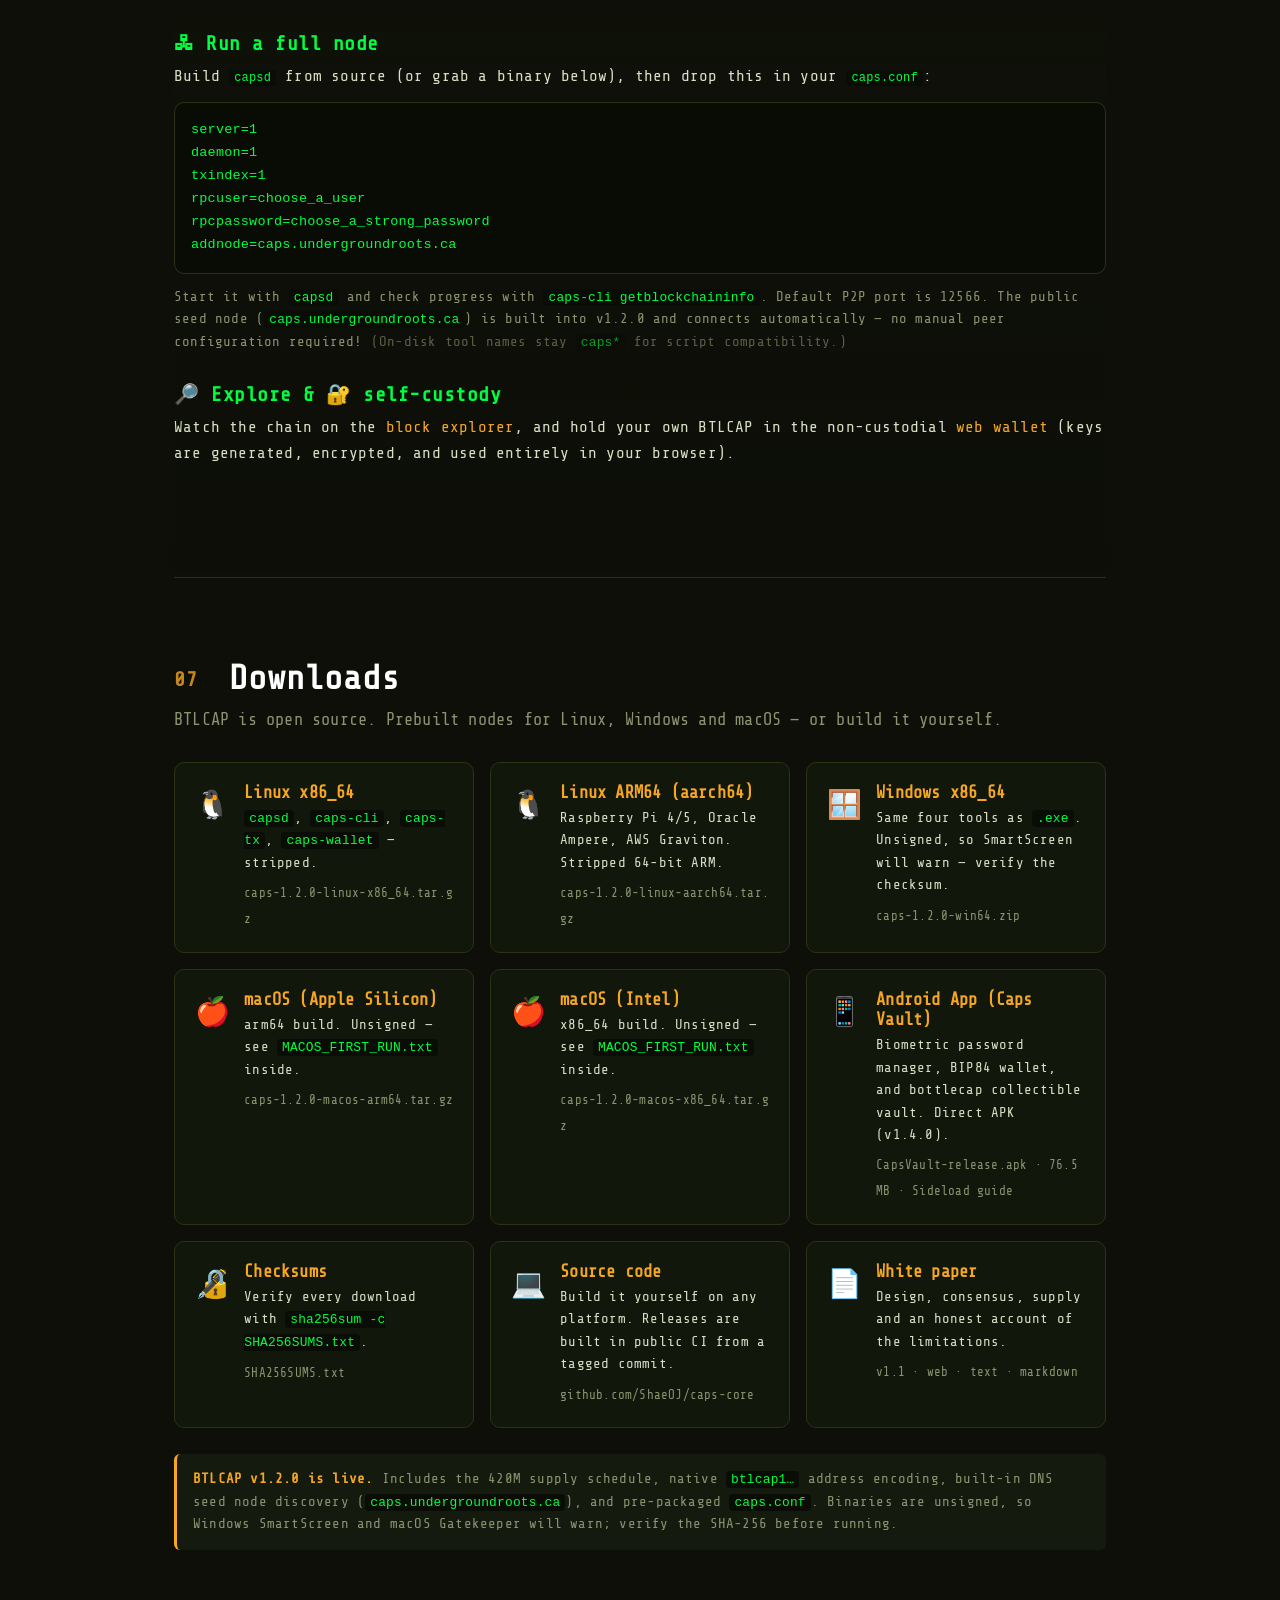
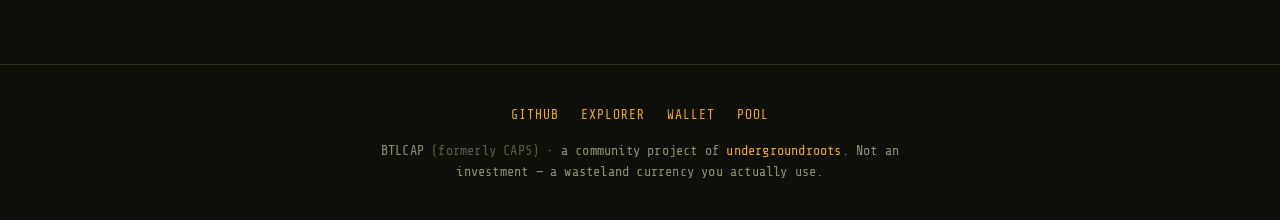
==== commit 0729a12a: "update(android): bump release to v1.4.0" ====
--- a/index.html
+++ b/index.html
@@ -245,7 +245,7 @@
         <span style="font-size:32px;">📱</span>
         <div>
           <h3>Caps Vault for Android</h3>
-          <span class="muted" style="font-size:13px;">Version 1.3.0 &bull; 76.5 MB &bull; Signed Release &bull; Android 8.0+</span>
+          <span class="muted" style="font-size:13px;">Version 1.4.0 &bull; 76.5 MB &bull; Signed Release &bull; Android 8.0+</span>
         </div>
         <span class="android-tag">100% NON-CUSTODIAL</span>
       </div>
@@ -326,7 +326,7 @@
 
       <div class="sha-box">
         <span style="color:var(--amber); font-weight:700;">SHA-256 Checksum:</span>
-        <code>48d3a9cac663b3a2cac09fabbc3cf6813e337e4b51815f3389991b07bb71abab</code>
+        <code>cb969e88972653bbb227fb93948b2bf766ffebaacf03ae048c88b0093698d242</code>
       </div>
     </div>
   </section>
@@ -407,7 +407,7 @@
       </a>
       <a class="dl" href="/downloads/CapsVault-release.apk">
         <div class="dl-ico">📱</div>
-        <div><h3>Android App (Caps Vault)</h3><p>Biometric password manager, BIP84 wallet, and bottlecap collectible vault. Direct APK (v1.3.0).</p><span class="dl-meta">CapsVault-release.apk · 76.5 MB · Sideload guide</span></div>
+        <div><h3>Android App (Caps Vault)</h3><p>Biometric password manager, BIP84 wallet, and bottlecap collectible vault. Direct APK (v1.4.0).</p><span class="dl-meta">CapsVault-release.apk · 76.5 MB · Sideload guide</span></div>
       </a>
       <a class="dl" href="https://github.com/ShaeOJ/caps-core/releases/download/v1.2.0/SHA256SUMS.txt">
         <div class="dl-ico">🔏</div>
